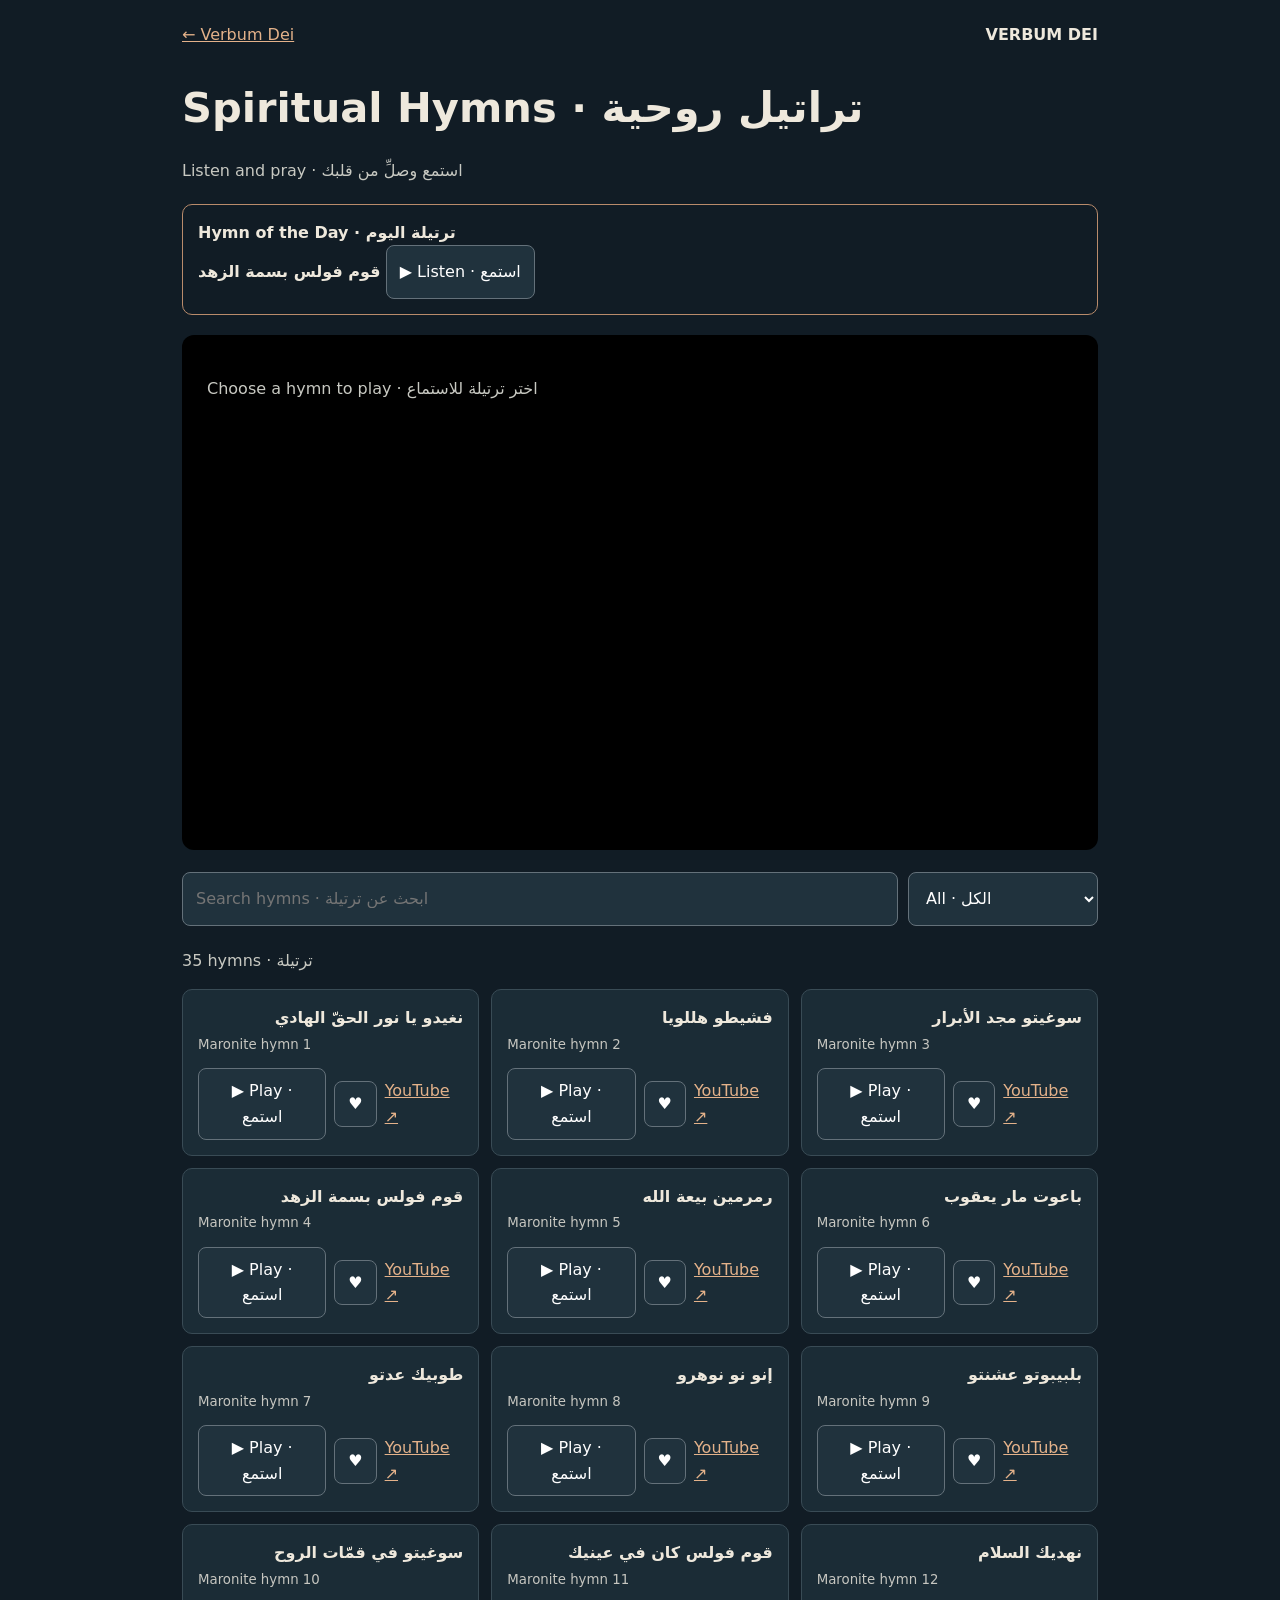
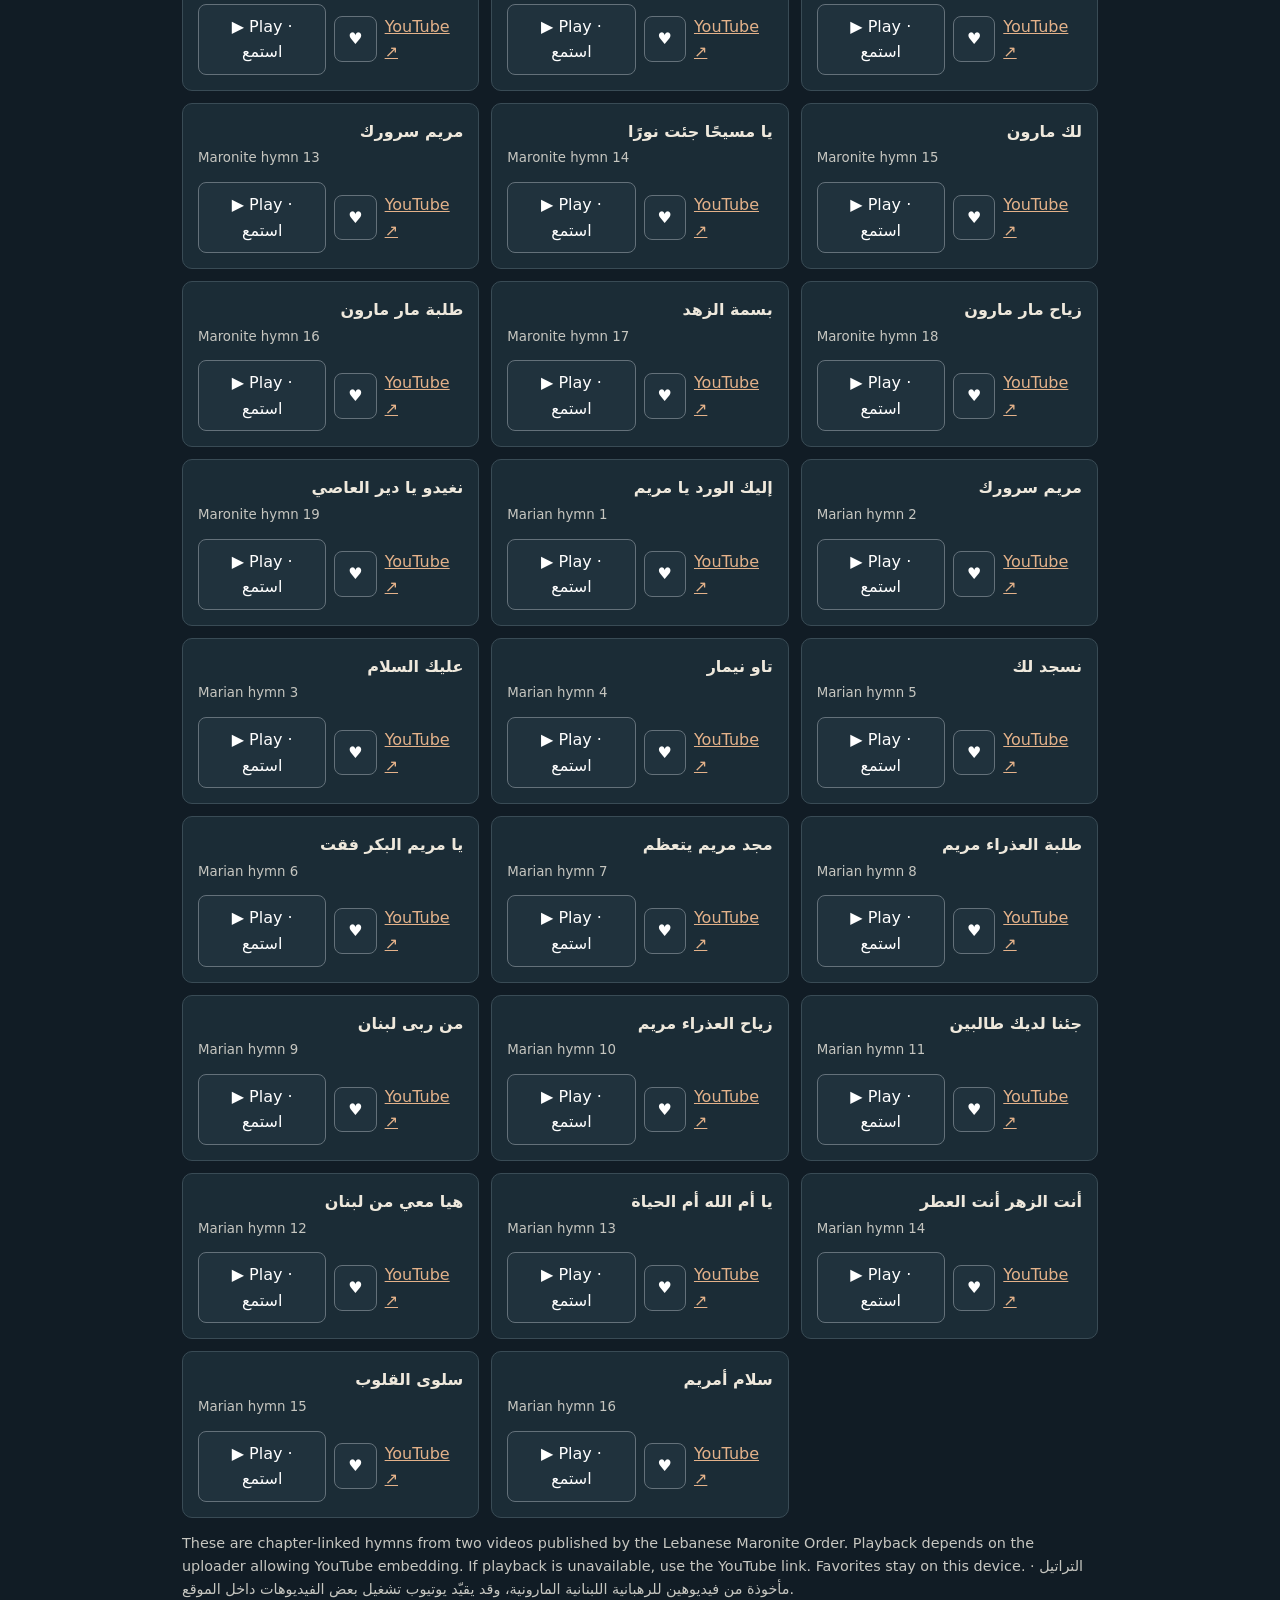
==== hymns.html @ fbdca7ef "Add accessible bilingual YouTube hymn library with chapter playback, search, favorites and daily hym" ====
<!doctype html><html lang="en"><head><meta charset="utf-8"><meta name="viewport" content="width=device-width,initial-scale=1"><title>Spiritual Hymns · تراتيل روحية — Verbum Dei</title><style>
:root{color-scheme:dark}*{box-sizing:border-box}body{margin:0;background:#111c25;color:#eee8dc;font:16px system-ui,Arial,sans-serif;line-height:1.6}main{max-width:960px;margin:auto;padding:22px}a{color:#e4b28a}h1{font-size:clamp(1.7rem,4vw,2.6rem);margin-bottom:5px}p{color:#c8c9c2}.top{display:flex;justify-content:space-between;gap:12px;flex-wrap:wrap;align-items:center}.controls{display:flex;gap:10px;flex-wrap:wrap;margin:22px 0}input,select,button{background:#20323d;color:#fff;border:1px solid #64717a;border-radius:8px;padding:13px;font:inherit}input{flex:1;min-width:210px}button{cursor:pointer}button:focus-visible,a:focus-visible{outline:3px solid #e4b28a}#list{display:grid;grid-template-columns:repeat(auto-fit,minmax(260px,1fr));gap:12px}.item{background:#1b2c36;border:1px solid #394b55;padding:15px;border-radius:10px}.item strong{display:block}.item small{color:#c6c6c0}.actions{display:flex;gap:8px;margin-top:12px;align-items:center}.actions button{padding:9px 13px}.player{position:relative;aspect-ratio:16/9;background:#000;border-radius:12px;overflow:hidden;margin:16px 0}.player iframe{width:100%;height:100%;border:0}.muted{font-size:.9rem;color:#c6c6c0}.daily{border:1px solid #b98b6b;padding:15px;border-radius:10px;margin:20px 0}.fav[aria-pressed=true]{color:#ffd49c;border-color:#ffd49c}#now{font-weight:bold}
</style></head><body><main><div class="top"><a href="./">← Verbum Dei</a><strong>VERBUM DEI</strong></div><h1>Spiritual Hymns · تراتيل روحية</h1><p>Listen and pray · استمع وصلِّ من قلبك</p><section class="daily"><strong>Hymn of the Day · ترتيلة اليوم</strong><div id="daily"></div></section><div class="player" id="player"><p style="padding:25px">Choose a hymn to play · اختر ترتيلة للاستماع</p></div><div id="now" aria-live="polite"></div><div class="controls"><input id="search" aria-label="Search hymns" placeholder="Search hymns · ابحث عن ترتيلة"><select id="category" aria-label="Category"><option value="all">All · الكل</option><option value="maronite">Maronite · مارونية</option><option value="marian">Mary · العذراء</option><option value="favorites">Favorites · المفضّلة</option></select></div><p id="count" aria-live="polite"></p><div id="list"></div><p class="muted">These are chapter-linked hymns from two videos published by the Lebanese Maronite Order. Playback depends on the uploader allowing YouTube embedding. If playback is unavailable, use the YouTube link. Favorites stay on this device. · التراتيل مأخوذة من فيديوهين للرهبانية اللبنانية المارونية، وقد يقيّد يوتيوب تشغيل بعض الفيديوهات داخل الموقع.</p></main><script>
"use strict";
const hymns=[{"id":"m0","ar":"نغيدو يا نور الحقّ الهادي","en":"Maronite hymn 1","cat":"maronite","video":"EzjDvMjQswc","start":0},{"id":"m1","ar":"فشيطو هللويا","en":"Maronite hymn 2","cat":"maronite","video":"EzjDvMjQswc","start":98},{"id":"m2","ar":"سوغيتو مجد الأبرار","en":"Maronite hymn 3","cat":"maronite","video":"EzjDvMjQswc","start":249},{"id":"m3","ar":"قوم فولس بسمة الزهد","en":"Maronite hymn 4","cat":"maronite","video":"EzjDvMjQswc","start":410},{"id":"m4","ar":"رمرمين بيعة الله","en":"Maronite hymn 5","cat":"maronite","video":"EzjDvMjQswc","start":527},{"id":"m5","ar":"باعوت مار يعقوب","en":"Maronite hymn 6","cat":"maronite","video":"EzjDvMjQswc","start":604},{"id":"m6","ar":"طوبيك عدتو","en":"Maronite hymn 7","cat":"maronite","video":"EzjDvMjQswc","start":770},{"id":"m7","ar":"إنو نو نوهرو","en":"Maronite hymn 8","cat":"maronite","video":"EzjDvMjQswc","start":896},{"id":"m8","ar":"بلبيبوتو عشنتو","en":"Maronite hymn 9","cat":"maronite","video":"EzjDvMjQswc","start":1018},{"id":"m9","ar":"سوغيتو في قمّات الروح","en":"Maronite hymn 10","cat":"maronite","video":"EzjDvMjQswc","start":1131},{"id":"m10","ar":"قوم فولس كان في عينيك","en":"Maronite hymn 11","cat":"maronite","video":"EzjDvMjQswc","start":1284},{"id":"m11","ar":"نهديك السلام","en":"Maronite hymn 12","cat":"maronite","video":"EzjDvMjQswc","start":1396},{"id":"m12","ar":"مريم سرورك","en":"Maronite hymn 13","cat":"maronite","video":"EzjDvMjQswc","start":1604},{"id":"m13","ar":"يا مسيحًا جئت نورًا","en":"Maronite hymn 14","cat":"maronite","video":"EzjDvMjQswc","start":1846},{"id":"m14","ar":"لك مارون","en":"Maronite hymn 15","cat":"maronite","video":"EzjDvMjQswc","start":2024},{"id":"m15","ar":"طلبة مار مارون","en":"Maronite hymn 16","cat":"maronite","video":"EzjDvMjQswc","start":2292},{"id":"m16","ar":"بسمة الزهد","en":"Maronite hymn 17","cat":"maronite","video":"EzjDvMjQswc","start":2587},{"id":"m17","ar":"زياح مار مارون","en":"Maronite hymn 18","cat":"maronite","video":"EzjDvMjQswc","start":2680},{"id":"m18","ar":"نغيدو يا دير العاصي","en":"Maronite hymn 19","cat":"maronite","video":"EzjDvMjQswc","start":2948},{"id":"a0","ar":"إليك الورد يا مريم","en":"Marian hymn 1","cat":"marian","video":"bHW9u524EyU","start":0},{"id":"a1","ar":"مريم سرورك","en":"Marian hymn 2","cat":"marian","video":"bHW9u524EyU","start":282},{"id":"a2","ar":"عليك السلام","en":"Marian hymn 3","cat":"marian","video":"bHW9u524EyU","start":632},{"id":"a3","ar":"تاو نيمار","en":"Marian hymn 4","cat":"marian","video":"bHW9u524EyU","start":888},{"id":"a4","ar":"نسجد لك","en":"Marian hymn 5","cat":"marian","video":"bHW9u524EyU","start":987},{"id":"a5","ar":"يا مريم البكر فقت","en":"Marian hymn 6","cat":"marian","video":"bHW9u524EyU","start":1133},{"id":"a6","ar":"مجد مريم يتعظم","en":"Marian hymn 7","cat":"marian","video":"bHW9u524EyU","start":1527},{"id":"a7","ar":"طلبة العذراء مريم","en":"Marian hymn 8","cat":"marian","video":"bHW9u524EyU","start":1762},{"id":"a8","ar":"من ربى لبنان","en":"Marian hymn 9","cat":"marian","video":"bHW9u524EyU","start":1997},{"id":"a9","ar":"زياح العذراء مريم","en":"Marian hymn 10","cat":"marian","video":"bHW9u524EyU","start":2100},{"id":"a10","ar":"جئنا لديك طالبين","en":"Marian hymn 11","cat":"marian","video":"bHW9u524EyU","start":2366},{"id":"a11","ar":"هيا معي من لبنان","en":"Marian hymn 12","cat":"marian","video":"bHW9u524EyU","start":2670},{"id":"a12","ar":"يا أم الله أم الحياة","en":"Marian hymn 13","cat":"marian","video":"bHW9u524EyU","start":2796},{"id":"a13","ar":"أنت الزهر أنت العطر","en":"Marian hymn 14","cat":"marian","video":"bHW9u524EyU","start":2942},{"id":"a14","ar":"سلوى القلوب","en":"Marian hymn 15","cat":"marian","video":"bHW9u524EyU","start":3054},{"id":"a15","ar":"سلام أمريم","en":"Marian hymn 16","cat":"marian","video":"bHW9u524EyU","start":3176}];
const $=s=>document.querySelector(s);
let favorites=[];try{favorites=JSON.parse(localStorage.getItem("verbum-hymn-favorites")||"[]");if(!Array.isArray(favorites))favorites=[]}catch{}
const esc=s=>String(s).replace(/[&<>"']/g,c=>({"&":"&amp;","<":"&lt;",">":"&gt;",'"':"&quot;","'":"&#39;"}[c]));
const link=h=>"https://www.youtube.com/watch?v="+h.video+"&t="+h.start+"s";
function play(id){const h=hymns.find(x=>x.id===id);if(!h)return;$("#player").replaceChildren();const f=document.createElement("iframe");f.title=h.ar;f.loading="lazy";f.referrerPolicy="strict-origin-when-cross-origin";f.allow="accelerometer;autoplay;clipboard-write;encrypted-media;gyroscope;picture-in-picture;web-share";f.allowFullscreen=true;f.src="https://www.youtube-nocookie.com/embed/"+h.video+"?start="+h.start;$("#player").append(f);$("#now").textContent=h.ar+" · "+h.en;$("#player").scrollIntoView({behavior:"smooth",block:"center"})}
function toggle(id){favorites=favorites.includes(id)?favorites.filter(x=>x!==id):[...favorites,id];try{localStorage.setItem("verbum-hymn-favorites",JSON.stringify(favorites))}catch{}render()}
function render(){const q=$("#search").value.trim().toLocaleLowerCase();const cat=$("#category").value;const filtered=hymns.filter(h=>(cat==="all"||cat==="favorites"&&favorites.includes(h.id)||h.cat===cat)&&(h.ar+" "+h.en).toLocaleLowerCase().includes(q));$("#count").textContent=filtered.length+" hymns · ترتيلة";$("#list").innerHTML=filtered.map(h=>'<article class="item"><strong lang="ar" dir="rtl">'+esc(h.ar)+'</strong><small>'+esc(h.en)+'</small><div class="actions"><button data-play="'+h.id+'">▶ Play · استمع</button><button class="fav" data-fav="'+h.id+'" aria-pressed="'+favorites.includes(h.id)+'" aria-label="Favorite">♥</button><a target="_blank" rel="noopener noreferrer" href="'+link(h)+'">YouTube ↗</a></div></article>').join("")||"<p>No matching hymns · لا توجد نتائج</p>"}
const day=new Intl.DateTimeFormat("en-CA",{timeZone:"Asia/Beirut",year:"numeric",month:"2-digit",day:"2-digit"}).format(new Date());const daily=hymns[Math.floor(Date.parse(day+"T00:00:00Z")/86400000)%hymns.length];$("#daily").innerHTML='<strong lang="ar">'+esc(daily.ar)+'</strong> <button data-play="'+daily.id+'">▶ Listen · استمع</button>';
document.addEventListener("click",e=>{const p=e.target.closest("[data-play]");if(p)play(p.dataset.play);const f=e.target.closest("[data-fav]");if(f)toggle(f.dataset.fav)});$("#search").addEventListener("input",render);$("#category").addEventListener("change",render);render();
</script></body></html>
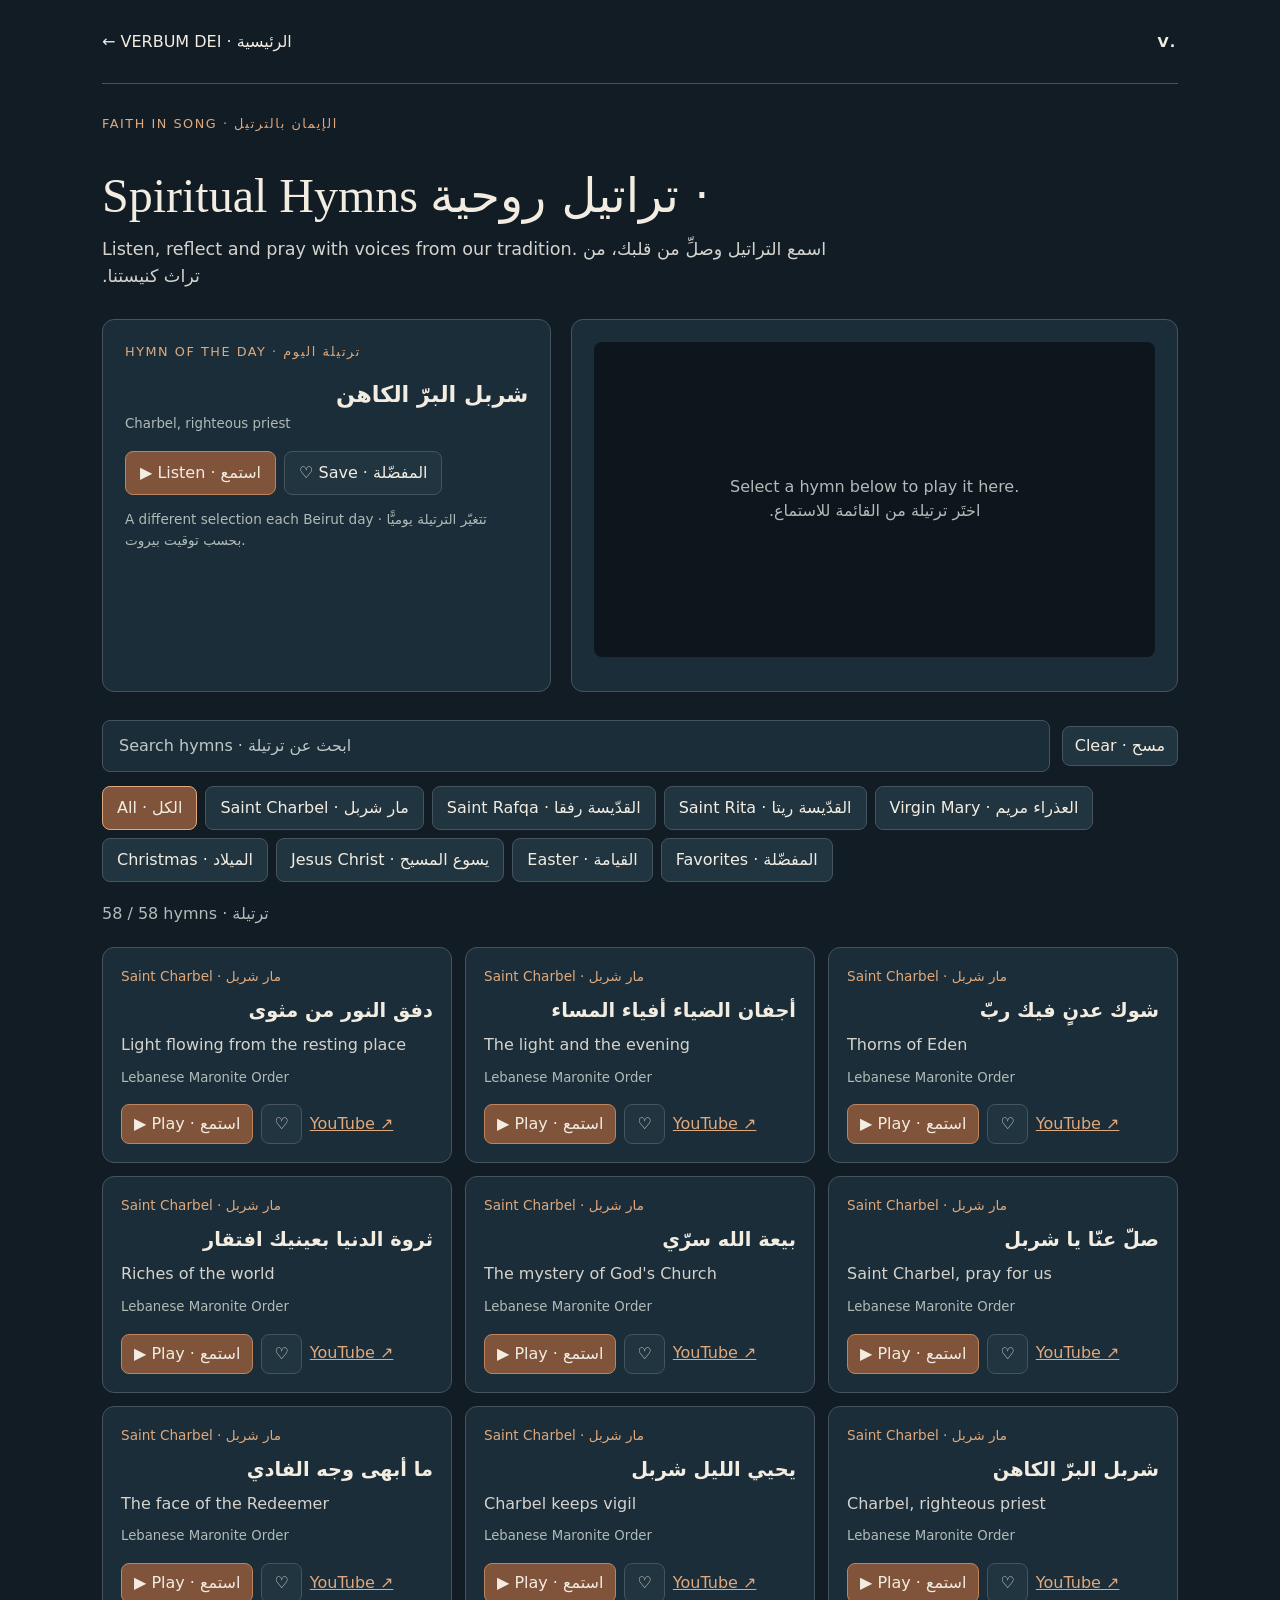
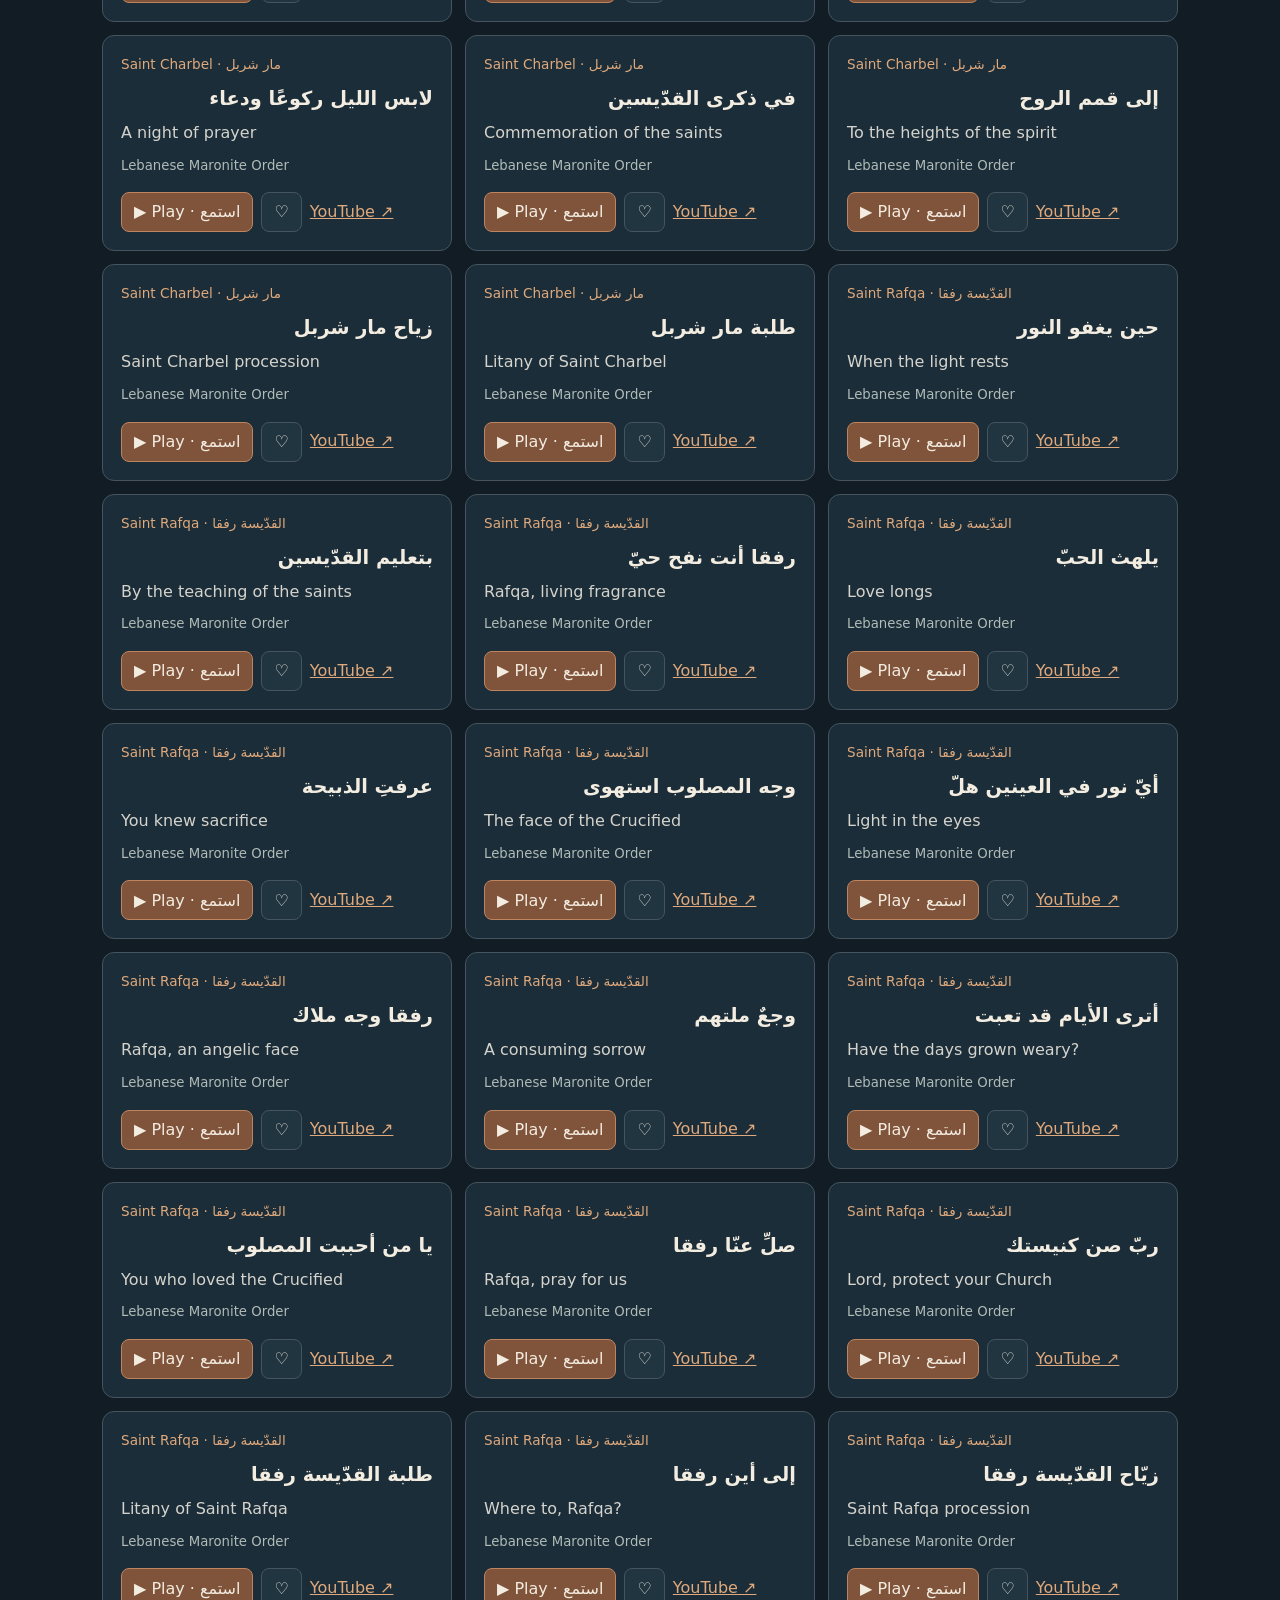
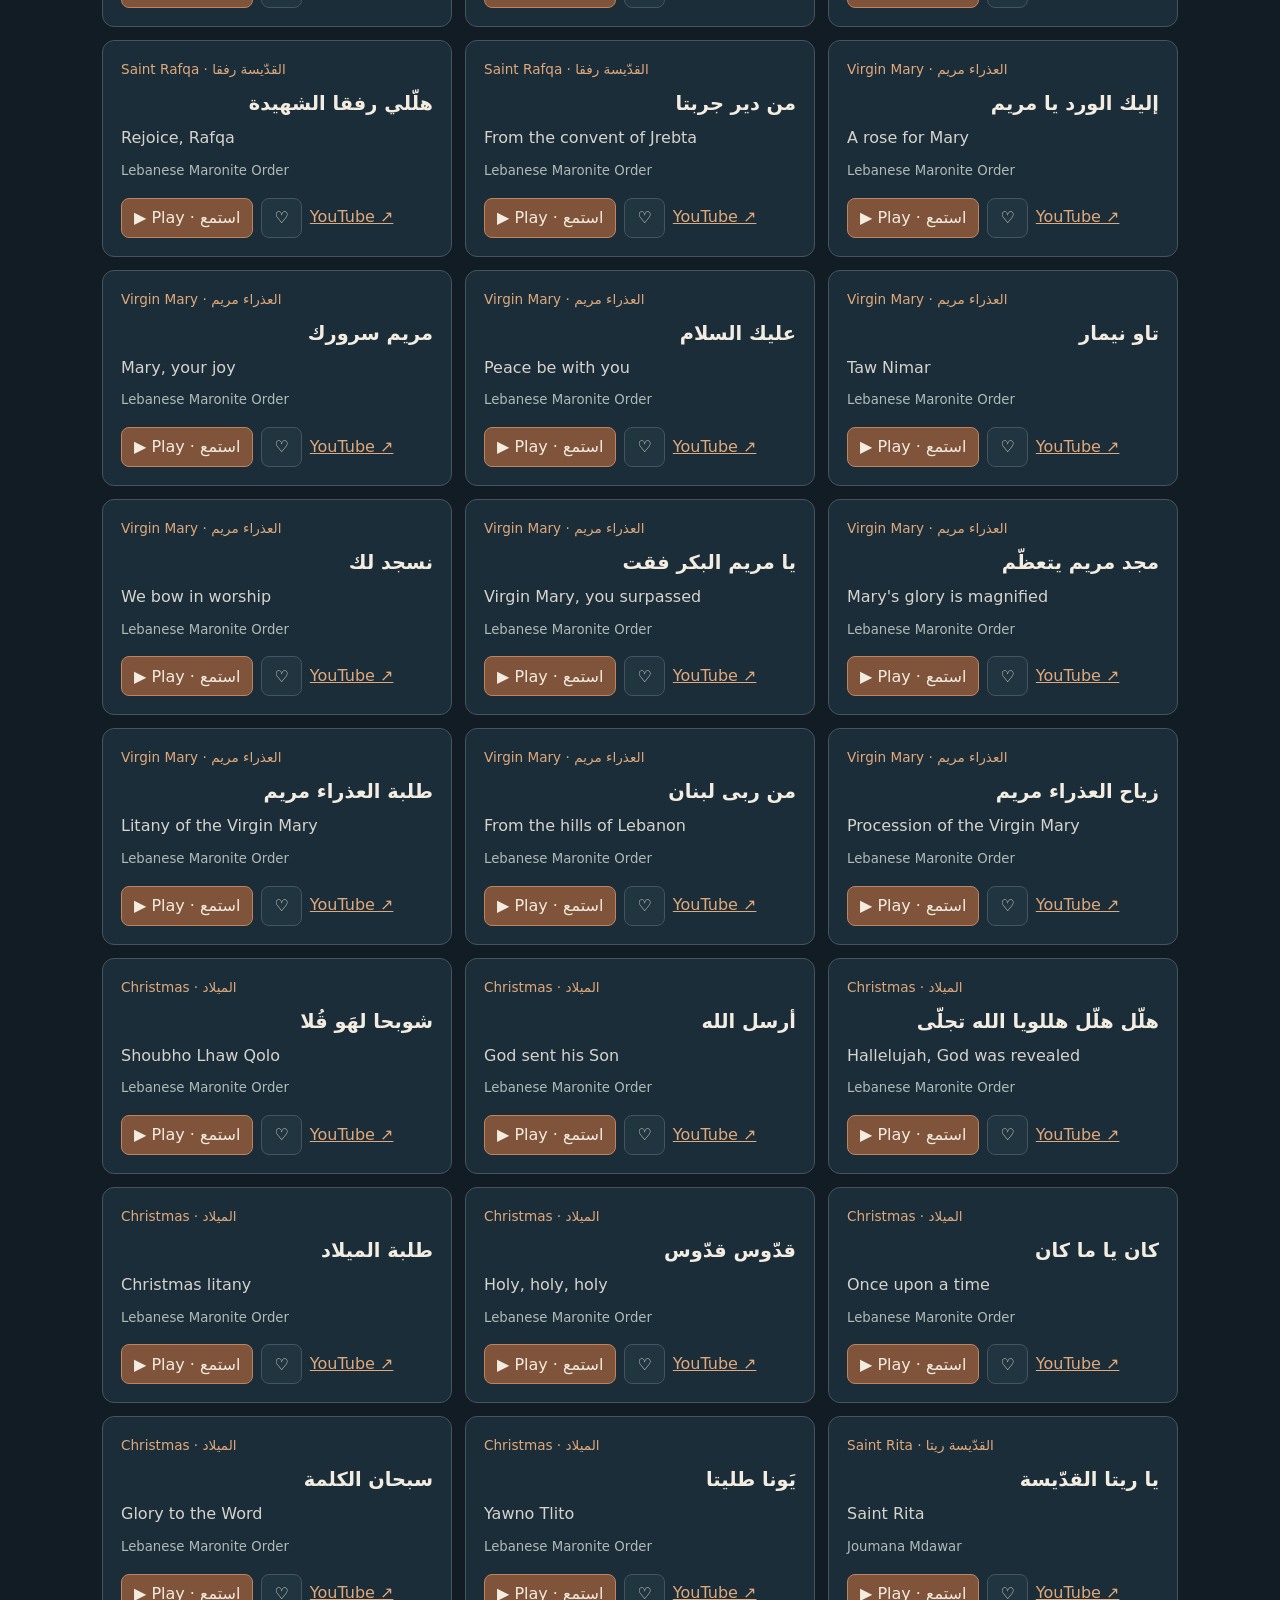
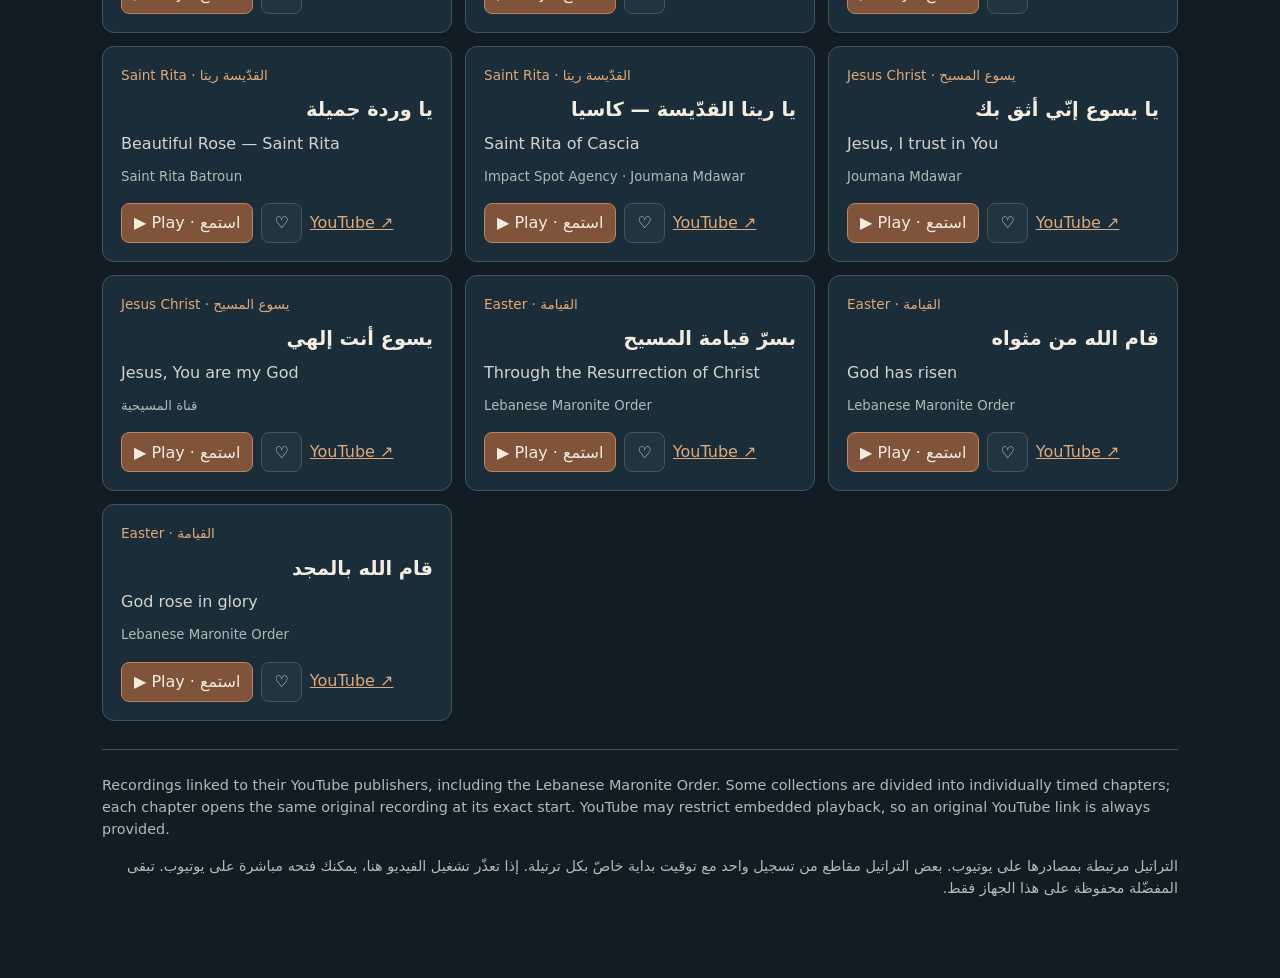
==== commit 9fd65d3b: "Curate seven-category bilingual spiritual hymns with verified chapter metadata and accessible YouTub" ====
--- a/hymns.html
+++ b/hymns.html
@@ -1,15 +1,101 @@
-<!doctype html><html lang="en"><head><meta charset="utf-8"><meta name="viewport" content="width=device-width,initial-scale=1"><title>Spiritual Hymns · تراتيل روحية — Verbum Dei</title><style>
-:root{color-scheme:dark}*{box-sizing:border-box}body{margin:0;background:#111c25;color:#eee8dc;font:16px system-ui,Arial,sans-serif;line-height:1.6}main{max-width:960px;margin:auto;padding:22px}a{color:#e4b28a}h1{font-size:clamp(1.7rem,4vw,2.6rem);margin-bottom:5px}p{color:#c8c9c2}.top{display:flex;justify-content:space-between;gap:12px;flex-wrap:wrap;align-items:center}.controls{display:flex;gap:10px;flex-wrap:wrap;margin:22px 0}input,select,button{background:#20323d;color:#fff;border:1px solid #64717a;border-radius:8px;padding:13px;font:inherit}input{flex:1;min-width:210px}button{cursor:pointer}button:focus-visible,a:focus-visible{outline:3px solid #e4b28a}#list{display:grid;grid-template-columns:repeat(auto-fit,minmax(260px,1fr));gap:12px}.item{background:#1b2c36;border:1px solid #394b55;padding:15px;border-radius:10px}.item strong{display:block}.item small{color:#c6c6c0}.actions{display:flex;gap:8px;margin-top:12px;align-items:center}.actions button{padding:9px 13px}.player{position:relative;aspect-ratio:16/9;background:#000;border-radius:12px;overflow:hidden;margin:16px 0}.player iframe{width:100%;height:100%;border:0}.muted{font-size:.9rem;color:#c6c6c0}.daily{border:1px solid #b98b6b;padding:15px;border-radius:10px;margin:20px 0}.fav[aria-pressed=true]{color:#ffd49c;border-color:#ffd49c}#now{font-weight:bold}
-</style></head><body><main><div class="top"><a href="./">← Verbum Dei</a><strong>VERBUM DEI</strong></div><h1>Spiritual Hymns · تراتيل روحية</h1><p>Listen and pray · استمع وصلِّ من قلبك</p><section class="daily"><strong>Hymn of the Day · ترتيلة اليوم</strong><div id="daily"></div></section><div class="player" id="player"><p style="padding:25px">Choose a hymn to play · اختر ترتيلة للاستماع</p></div><div id="now" aria-live="polite"></div><div class="controls"><input id="search" aria-label="Search hymns" placeholder="Search hymns · ابحث عن ترتيلة"><select id="category" aria-label="Category"><option value="all">All · الكل</option><option value="maronite">Maronite · مارونية</option><option value="marian">Mary · العذراء</option><option value="favorites">Favorites · المفضّلة</option></select></div><p id="count" aria-live="polite"></p><div id="list"></div><p class="muted">These are chapter-linked hymns from two videos published by the Lebanese Maronite Order. Playback depends on the uploader allowing YouTube embedding. If playback is unavailable, use the YouTube link. Favorites stay on this device. · التراتيل مأخوذة من فيديوهين للرهبانية اللبنانية المارونية، وقد يقيّد يوتيوب تشغيل بعض الفيديوهات داخل الموقع.</p></main><script>
+<!doctype html>
+<html lang="en"><head><meta charset="utf-8"><meta name="viewport" content="width=device-width, initial-scale=1">
+<meta name="theme-color" content="#111c25"><meta name="description" content="Spiritual hymns for prayer: Saint Charbel, Saint Rafqa, Saint Rita, Mary, Christmas, Jesus and Easter.">
+<title>Spiritual Hymns · تراتيل روحية — Verbum Dei</title>
+<style>
+:root{color-scheme:dark;--bg:#111c25;--panel:#1b2d38;--panel2:#213540;--ink:#f3ece1;--soft:#d5d3cd;--muted:#b1bbb7;--gold:#dfa97d;--line:#45545e}
+*{box-sizing:border-box}
+body{margin:0;background:var(--bg);color:var(--ink);font:16px/1.55 "DM Sans",system-ui,-apple-system,Arial,sans-serif}
+main{width:min(1120px,100%);margin:0 auto;padding:20px 22px 64px}
+a{color:var(--gold)}button,input,select{font:inherit}button,a{touch-action:manipulation}button{cursor:pointer}button:focus-visible,a:focus-visible,input:focus-visible,select:focus-visible{outline:3px solid var(--gold);outline-offset:3px}
+header{display:flex;justify-content:space-between;align-items:center;gap:12px;padding:10px 0 28px;border-bottom:1px solid var(--line)}
+header a{color:var(--ink);text-decoration:none}header strong{font-size:.9rem;letter-spacing:.2em}
+h1{font:500 clamp(2rem,5vw,3rem)/1.2 Georgia,serif;margin:33px 0 12px}h2{font:500 1.6rem/1.3 Georgia,serif;margin:0 0 14px}
+.lede{font-size:1.1rem;color:var(--soft);max-width:750px;margin:0 0 18px}
+.eyebrow{color:var(--gold);letter-spacing:.12em;font-size:.8rem;text-transform:uppercase;margin:0}
+.content{display:grid;grid-template-columns:1fr 1.35fr;gap:20px;margin:28px 0}
+.highlight,.playerbox{border:1px solid var(--line);background:var(--panel);border-radius:12px;padding:22px;min-width:0}
+.highlight strong{font-size:1.4rem;display:block;margin:15px 0 3px}
+.highlight small{color:var(--muted);display:block}.player{width:100%;aspect-ratio:16/9;background:#0d161c;border-radius:8px;overflow:hidden;display:flex;align-items:center;justify-content:center;text-align:center;color:var(--muted);padding:12px}
+.player iframe{width:100%;height:100%;border:0}.playing{font-weight:600;margin:12px 0 4px}.linkline{font-size:.94rem;margin:8px 0 0}.linkline a{display:inline-block;padding:6px 0}
+.actions{display:flex;align-items:center;flex-wrap:wrap;gap:8px;margin-top:16px}
+.btn{background:var(--panel2);color:var(--ink);border:1px solid var(--line);border-radius:8px;min-height:44px;padding:9px 14px;line-height:1.35}.btn:hover{border-color:var(--gold)}.btn.primary{background:#80543b;border-color:#be845e}.btn.small{min-height:40px;padding:7px 12px}
+.filters{display:flex;flex-wrap:wrap;gap:8px;margin:10px 0 20px}.filters .btn[aria-pressed=true]{background:#80543b;border-color:var(--gold)}
+.searchrow{display:flex;flex-wrap:wrap;gap:12px;align-items:center;margin:26px 0 14px}
+.searchrow input{flex:1;min-width:230px;min-height:52px;background:var(--panel);color:var(--ink);border:1px solid var(--line);border-radius:8px;padding:12px 16px}
+.searchrow input::placeholder{color:#bfc8c8}.count{color:var(--muted);margin:5px 0 20px}
+.cards{display:grid;grid-template-columns:repeat(auto-fill,minmax(290px,1fr));gap:13px}
+.card{border:1px solid var(--line);background:var(--panel);border-radius:12px;padding:18px;display:flex;flex-direction:column;min-width:0}
+.card .category{font-size:.85rem;color:var(--gold);margin-bottom:9px}
+.card h3{font:600 1.21rem/1.5 system-ui,sans-serif;margin:0 0 4px;min-height:1.7em}
+.card .translation{color:var(--soft);margin:0}.credit{color:var(--muted);font-size:.83rem;margin:10px 0 0}
+.card .actions{margin-top:auto;padding-top:16px}.star[aria-pressed=true]{color:#ffd5aa;border-color:var(--gold)}
+.empty{grid-column:1/-1;padding:26px;background:var(--panel);border-radius:10px}
+footer{border-top:1px solid var(--line);padding-top:24px;color:var(--muted);font-size:.9rem;margin-top:28px}
+.arabic,[lang=ar]{font-family:system-ui,Tahoma,Arial,sans-serif}
+@media(max-width:720px){main{padding:14px 16px 48px}.content{grid-template-columns:1fr}.highlight,.playerbox{padding:17px}.filters .btn{flex:1 1 130px}.cards{grid-template-columns:1fr}}
+@media(prefers-reduced-motion:reduce){*{scroll-behavior:auto!important}}
+</style></head>
+<body><main>
+<header><a href="./" aria-label="Return to Verbum Dei home">← VERBUM DEI · الرئيسية</a><strong>V.</strong></header>
+<p class="eyebrow" style="margin-top:30px">Faith in song · الإيمان بالترتيل</p>
+<h1>Spiritual Hymns <span lang="ar" dir="rtl">· تراتيل روحية</span></h1>
+<p class="lede">Listen, reflect and pray with voices from our tradition. <span lang="ar" dir="rtl">اسمع التراتيل وصلِّ من قلبك، من تراث كنيستنا.</span></p>
+<div class="content">
+<section class="highlight" aria-label="Hymn of the Day"><p class="eyebrow">Hymn of the Day · ترتيلة اليوم</p><strong id="dailyName" lang="ar" dir="rtl"></strong><small id="dailyEnglish"></small><div class="actions"><button class="btn primary" id="dailyPlay">▶ Listen · استمع</button><button class="btn" id="dailyFav" aria-pressed="false" aria-label="Save daily hymn as favorite">♡ Save · المفضّلة</button></div><p style="color:var(--muted);font-size:.85rem">A different selection each Beirut day · تتغيّر الترتيلة يوميًّا بحسب توقيت بيروت.</p></section>
+<section class="playerbox" aria-label="YouTube hymn player"><div id="player" class="player"><span>Select a hymn below to play it here.<br><span lang="ar" dir="rtl">اختَر ترتيلة من القائمة للاستماع.</span></span></div><p id="nowTitle" class="playing" aria-live="polite"></p><p id="ytLink" class="linkline"></p></section>
+</div>
+<div class="searchrow"><input type="search" id="search" aria-label="Search hymn titles in Arabic or English" placeholder="Search hymns · ابحث عن ترتيلة" autocomplete="off"><button class="btn small" id="clear">Clear · مسح</button></div>
+<div id="filters" class="filters" role="group" aria-label="Filter hymns by category"></div>
+<p id="count" class="count" role="status" aria-live="polite"></p>
+<div class="cards" id="list"></div>
+<footer>Recordings linked to their YouTube publishers, including the Lebanese Maronite Order. Some collections are divided into individually timed chapters; each chapter opens the same original recording at its exact start. YouTube may restrict embedded playback, so an original YouTube link is always provided.
+<p lang="ar" dir="rtl">التراتيل مرتبطة بمصادرها على يوتيوب. بعض التراتيل مقاطع من تسجيل واحد مع توقيت بداية خاصّ بكل ترتيلة. إذا تعذّر تشغيل الفيديو هنا، يمكنك فتحه مباشرة على يوتيوب. تبقى المفضّلة محفوظة على هذا الجهاز فقط.</p>
+</footer></main>
+<script>
 "use strict";
-const hymns=[{"id":"m0","ar":"نغيدو يا نور الحقّ الهادي","en":"Maronite hymn 1","cat":"maronite","video":"EzjDvMjQswc","start":0},{"id":"m1","ar":"فشيطو هللويا","en":"Maronite hymn 2","cat":"maronite","video":"EzjDvMjQswc","start":98},{"id":"m2","ar":"سوغيتو مجد الأبرار","en":"Maronite hymn 3","cat":"maronite","video":"EzjDvMjQswc","start":249},{"id":"m3","ar":"قوم فولس بسمة الزهد","en":"Maronite hymn 4","cat":"maronite","video":"EzjDvMjQswc","start":410},{"id":"m4","ar":"رمرمين بيعة الله","en":"Maronite hymn 5","cat":"maronite","video":"EzjDvMjQswc","start":527},{"id":"m5","ar":"باعوت مار يعقوب","en":"Maronite hymn 6","cat":"maronite","video":"EzjDvMjQswc","start":604},{"id":"m6","ar":"طوبيك عدتو","en":"Maronite hymn 7","cat":"maronite","video":"EzjDvMjQswc","start":770},{"id":"m7","ar":"إنو نو نوهرو","en":"Maronite hymn 8","cat":"maronite","video":"EzjDvMjQswc","start":896},{"id":"m8","ar":"بلبيبوتو عشنتو","en":"Maronite hymn 9","cat":"maronite","video":"EzjDvMjQswc","start":1018},{"id":"m9","ar":"سوغيتو في قمّات الروح","en":"Maronite hymn 10","cat":"maronite","video":"EzjDvMjQswc","start":1131},{"id":"m10","ar":"قوم فولس كان في عينيك","en":"Maronite hymn 11","cat":"maronite","video":"EzjDvMjQswc","start":1284},{"id":"m11","ar":"نهديك السلام","en":"Maronite hymn 12","cat":"maronite","video":"EzjDvMjQswc","start":1396},{"id":"m12","ar":"مريم سرورك","en":"Maronite hymn 13","cat":"maronite","video":"EzjDvMjQswc","start":1604},{"id":"m13","ar":"يا مسيحًا جئت نورًا","en":"Maronite hymn 14","cat":"maronite","video":"EzjDvMjQswc","start":1846},{"id":"m14","ar":"لك مارون","en":"Maronite hymn 15","cat":"maronite","video":"EzjDvMjQswc","start":2024},{"id":"m15","ar":"طلبة مار مارون","en":"Maronite hymn 16","cat":"maronite","video":"EzjDvMjQswc","start":2292},{"id":"m16","ar":"بسمة الزهد","en":"Maronite hymn 17","cat":"maronite","video":"EzjDvMjQswc","start":2587},{"id":"m17","ar":"زياح مار مارون","en":"Maronite hymn 18","cat":"maronite","video":"EzjDvMjQswc","start":2680},{"id":"m18","ar":"نغيدو يا دير العاصي","en":"Maronite hymn 19","cat":"maronite","video":"EzjDvMjQswc","start":2948},{"id":"a0","ar":"إليك الورد يا مريم","en":"Marian hymn 1","cat":"marian","video":"bHW9u524EyU","start":0},{"id":"a1","ar":"مريم سرورك","en":"Marian hymn 2","cat":"marian","video":"bHW9u524EyU","start":282},{"id":"a2","ar":"عليك السلام","en":"Marian hymn 3","cat":"marian","video":"bHW9u524EyU","start":632},{"id":"a3","ar":"تاو نيمار","en":"Marian hymn 4","cat":"marian","video":"bHW9u524EyU","start":888},{"id":"a4","ar":"نسجد لك","en":"Marian hymn 5","cat":"marian","video":"bHW9u524EyU","start":987},{"id":"a5","ar":"يا مريم البكر فقت","en":"Marian hymn 6","cat":"marian","video":"bHW9u524EyU","start":1133},{"id":"a6","ar":"مجد مريم يتعظم","en":"Marian hymn 7","cat":"marian","video":"bHW9u524EyU","start":1527},{"id":"a7","ar":"طلبة العذراء مريم","en":"Marian hymn 8","cat":"marian","video":"bHW9u524EyU","start":1762},{"id":"a8","ar":"من ربى لبنان","en":"Marian hymn 9","cat":"marian","video":"bHW9u524EyU","start":1997},{"id":"a9","ar":"زياح العذراء مريم","en":"Marian hymn 10","cat":"marian","video":"bHW9u524EyU","start":2100},{"id":"a10","ar":"جئنا لديك طالبين","en":"Marian hymn 11","cat":"marian","video":"bHW9u524EyU","start":2366},{"id":"a11","ar":"هيا معي من لبنان","en":"Marian hymn 12","cat":"marian","video":"bHW9u524EyU","start":2670},{"id":"a12","ar":"يا أم الله أم الحياة","en":"Marian hymn 13","cat":"marian","video":"bHW9u524EyU","start":2796},{"id":"a13","ar":"أنت الزهر أنت العطر","en":"Marian hymn 14","cat":"marian","video":"bHW9u524EyU","start":2942},{"id":"a14","ar":"سلوى القلوب","en":"Marian hymn 15","cat":"marian","video":"bHW9u524EyU","start":3054},{"id":"a15","ar":"سلام أمريم","en":"Marian hymn 16","cat":"marian","video":"bHW9u524EyU","start":3176}];
+const hymns=[{"id":"h1","cat":"charbel","ar":"دفق النور من مثوى","en":"Light flowing from the resting place","video":"vWUvwNutTTw","artist":"Lebanese Maronite Order","start":0,"end":173},{"id":"h2","cat":"charbel","ar":"أجفان الضياء أفياء المساء","en":"The light and the evening","video":"vWUvwNutTTw","artist":"Lebanese Maronite Order","start":173,"end":282},{"id":"h3","cat":"charbel","ar":"شوك عدنٍ فيك ربّ","en":"Thorns of Eden","video":"vWUvwNutTTw","artist":"Lebanese Maronite Order","start":282,"end":445},{"id":"h4","cat":"charbel","ar":"ثروة الدنيا بعينيك افتقار","en":"Riches of the world","video":"vWUvwNutTTw","artist":"Lebanese Maronite Order","start":445,"end":566},{"id":"h5","cat":"charbel","ar":"بيعة الله سرّي","en":"The mystery of God's Church","video":"vWUvwNutTTw","artist":"Lebanese Maronite Order","start":566,"end":646},{"id":"h6","cat":"charbel","ar":"صلّ عنّا يا شربل","en":"Saint Charbel, pray for us","video":"vWUvwNutTTw","artist":"Lebanese Maronite Order","start":646,"end":824},{"id":"h7","cat":"charbel","ar":"ما أبهى وجه الفادي","en":"The face of the Redeemer","video":"vWUvwNutTTw","artist":"Lebanese Maronite Order","start":824,"end":986},{"id":"h8","cat":"charbel","ar":"يحيي الليل شربل","en":"Charbel keeps vigil","video":"vWUvwNutTTw","artist":"Lebanese Maronite Order","start":986,"end":1107},{"id":"h9","cat":"charbel","ar":"شربل البرّ الكاهن","en":"Charbel, righteous priest","video":"vWUvwNutTTw","artist":"Lebanese Maronite Order","start":1107,"end":1324},{"id":"h10","cat":"charbel","ar":"لابس الليل ركوعًا ودعاء","en":"A night of prayer","video":"vWUvwNutTTw","artist":"Lebanese Maronite Order","start":1324,"end":1429},{"id":"h11","cat":"charbel","ar":"في ذكرى القدّيسين","en":"Commemoration of the saints","video":"vWUvwNutTTw","artist":"Lebanese Maronite Order","start":1429,"end":1635},{"id":"h12","cat":"charbel","ar":"إلى قمم الروح","en":"To the heights of the spirit","video":"vWUvwNutTTw","artist":"Lebanese Maronite Order","start":1635,"end":1897},{"id":"h13","cat":"charbel","ar":"زياح مار شربل","en":"Saint Charbel procession","video":"vWUvwNutTTw","artist":"Lebanese Maronite Order","start":1897,"end":2168},{"id":"h14","cat":"charbel","ar":"طلبة مار شربل","en":"Litany of Saint Charbel","video":"vWUvwNutTTw","artist":"Lebanese Maronite Order","start":2168},{"id":"h15","cat":"rafqa","ar":"حين يغفو النور","en":"When the light rests","video":"PfjKf7nsKwo","artist":"Lebanese Maronite Order","start":0,"end":115},{"id":"h16","cat":"rafqa","ar":"بتعليم القدّيسين","en":"By the teaching of the saints","video":"PfjKf7nsKwo","artist":"Lebanese Maronite Order","start":115,"end":223},{"id":"h17","cat":"rafqa","ar":"رفقا أنت نفح حيّ","en":"Rafqa, living fragrance","video":"PfjKf7nsKwo","artist":"Lebanese Maronite Order","start":223,"end":389},{"id":"h18","cat":"rafqa","ar":"يلهث الحبّ","en":"Love longs","video":"PfjKf7nsKwo","artist":"Lebanese Maronite Order","start":389,"end":520},{"id":"h19","cat":"rafqa","ar":"عرفتِ الذبيحة","en":"You knew sacrifice","video":"PfjKf7nsKwo","artist":"Lebanese Maronite Order","start":520,"end":683},{"id":"h20","cat":"rafqa","ar":"وجه المصلوب استهوى","en":"The face of the Crucified","video":"PfjKf7nsKwo","artist":"Lebanese Maronite Order","start":683,"end":846},{"id":"h21","cat":"rafqa","ar":"أيّ نور في العينين هلّ","en":"Light in the eyes","video":"PfjKf7nsKwo","artist":"Lebanese Maronite Order","start":846,"end":976},{"id":"h22","cat":"rafqa","ar":"رفقا وجه ملاك","en":"Rafqa, an angelic face","video":"PfjKf7nsKwo","artist":"Lebanese Maronite Order","start":976,"end":1260},{"id":"h23","cat":"rafqa","ar":"وجعٌ ملتهم","en":"A consuming sorrow","video":"PfjKf7nsKwo","artist":"Lebanese Maronite Order","start":1260,"end":1367},{"id":"h24","cat":"rafqa","ar":"أترى الأيام قد تعبت","en":"Have the days grown weary?","video":"PfjKf7nsKwo","artist":"Lebanese Maronite Order","start":1367,"end":1582},{"id":"h25","cat":"rafqa","ar":"يا من أحببت المصلوب","en":"You who loved the Crucified","video":"PfjKf7nsKwo","artist":"Lebanese Maronite Order","start":1582,"end":1653},{"id":"h26","cat":"rafqa","ar":"صلِّ عنّا رفقا","en":"Rafqa, pray for us","video":"PfjKf7nsKwo","artist":"Lebanese Maronite Order","start":1653,"end":1829},{"id":"h27","cat":"rafqa","ar":"ربّ صن كنيستك","en":"Lord, protect your Church","video":"PfjKf7nsKwo","artist":"Lebanese Maronite Order","start":1829,"end":2061},{"id":"h28","cat":"rafqa","ar":"طلبة القدّيسة رفقا","en":"Litany of Saint Rafqa","video":"PfjKf7nsKwo","artist":"Lebanese Maronite Order","start":2061,"end":2274},{"id":"h29","cat":"rafqa","ar":"إلى أين رفقا","en":"Where to, Rafqa?","video":"PfjKf7nsKwo","artist":"Lebanese Maronite Order","start":2274,"end":2425},{"id":"h30","cat":"rafqa","ar":"زيّاح القدّيسة رفقا","en":"Saint Rafqa procession","video":"PfjKf7nsKwo","artist":"Lebanese Maronite Order","start":2425,"end":2713},{"id":"h31","cat":"rafqa","ar":"هلّلي رفقا الشهيدة","en":"Rejoice, Rafqa","video":"PfjKf7nsKwo","artist":"Lebanese Maronite Order","start":2713,"end":2850},{"id":"h32","cat":"rafqa","ar":"من دير جربتا","en":"From the convent of Jrebta","video":"PfjKf7nsKwo","artist":"Lebanese Maronite Order","start":2850},{"id":"h33","cat":"mary","ar":"إليك الورد يا مريم","en":"A rose for Mary","video":"bHW9u524EyU","artist":"Lebanese Maronite Order","start":0,"end":282},{"id":"h34","cat":"mary","ar":"مريم سرورك","en":"Mary, your joy","video":"bHW9u524EyU","artist":"Lebanese Maronite Order","start":282,"end":632},{"id":"h35","cat":"mary","ar":"عليك السلام","en":"Peace be with you","video":"bHW9u524EyU","artist":"Lebanese Maronite Order","start":632,"end":888},{"id":"h36","cat":"mary","ar":"تاو نيمار","en":"Taw Nimar","video":"bHW9u524EyU","artist":"Lebanese Maronite Order","start":888,"end":987},{"id":"h37","cat":"mary","ar":"نسجد لك","en":"We bow in worship","video":"bHW9u524EyU","artist":"Lebanese Maronite Order","start":987,"end":1133},{"id":"h38","cat":"mary","ar":"يا مريم البكر فقت","en":"Virgin Mary, you surpassed","video":"bHW9u524EyU","artist":"Lebanese Maronite Order","start":1133,"end":1527},{"id":"h39","cat":"mary","ar":"مجد مريم يتعظّم","en":"Mary's glory is magnified","video":"bHW9u524EyU","artist":"Lebanese Maronite Order","start":1527,"end":1762},{"id":"h40","cat":"mary","ar":"طلبة العذراء مريم","en":"Litany of the Virgin Mary","video":"bHW9u524EyU","artist":"Lebanese Maronite Order","start":1762,"end":1997},{"id":"h41","cat":"mary","ar":"من ربى لبنان","en":"From the hills of Lebanon","video":"bHW9u524EyU","artist":"Lebanese Maronite Order","start":1997,"end":2100},{"id":"h42","cat":"mary","ar":"زياح العذراء مريم","en":"Procession of the Virgin Mary","video":"bHW9u524EyU","artist":"Lebanese Maronite Order","start":2100},{"id":"h43","cat":"christmas","ar":"شوبحا لهَو قُلا","en":"Shoubho Lhaw Qolo","video":"31zl6yxTddc","artist":"Lebanese Maronite Order","start":0,"end":162},{"id":"h44","cat":"christmas","ar":"أرسل الله","en":"God sent his Son","video":"31zl6yxTddc","artist":"Lebanese Maronite Order","start":162,"end":408},{"id":"h45","cat":"christmas","ar":"هلّل هلّل هللويا الله تجلّى","en":"Hallelujah, God was revealed","video":"31zl6yxTddc","artist":"Lebanese Maronite Order","start":408,"end":657},{"id":"h46","cat":"christmas","ar":"طلبة الميلاد","en":"Christmas litany","video":"31zl6yxTddc","artist":"Lebanese Maronite Order","start":657,"end":916},{"id":"h47","cat":"christmas","ar":"قدّوس قدّوس","en":"Holy, holy, holy","video":"31zl6yxTddc","artist":"Lebanese Maronite Order","start":916,"end":1150},{"id":"h48","cat":"christmas","ar":"كان يا ما كان","en":"Once upon a time","video":"31zl6yxTddc","artist":"Lebanese Maronite Order","start":1150,"end":1326},{"id":"h49","cat":"christmas","ar":"سبحان الكلمة","en":"Glory to the Word","video":"31zl6yxTddc","artist":"Lebanese Maronite Order","start":1326,"end":1563},{"id":"h50","cat":"christmas","ar":"يَونا طليتا","en":"Yawno Tlito","video":"31zl6yxTddc","artist":"Lebanese Maronite Order","start":1563},{"id":"h51","cat":"rita","ar":"يا ريتا القدّيسة","en":"Saint Rita","video":"Ezog_eMSdN4","artist":"Joumana Mdawar","start":0},{"id":"h52","cat":"rita","ar":"يا وردة جميلة","en":"Beautiful Rose — Saint Rita","video":"qutrSD5MGaY","artist":"Saint Rita Batroun","start":0},{"id":"h53","cat":"rita","ar":"يا ريتا القدّيسة — كاسيا","en":"Saint Rita of Cascia","video":"CDnQEfJzsjk","artist":"Impact Spot Agency · Joumana Mdawar","start":0},{"id":"h54","cat":"jesus","ar":"يا يسوع إنّي أثق بك","en":"Jesus, I trust in You","video":"52l-hQBuIm0","artist":"Joumana Mdawar","start":0},{"id":"h55","cat":"jesus","ar":"يسوع أنت إلهي","en":"Jesus, You are my God","video":"ee1G5Kdp3pE","artist":"قناة المسيحية","start":0},{"id":"h56","cat":"easter","ar":"بسرّ قيامة المسيح","en":"Through the Resurrection of Christ","video":"3mWB1u4rQgc","artist":"Lebanese Maronite Order","start":0},{"id":"h57","cat":"easter","ar":"قام الله من مثواه","en":"God has risen","video":"PJGrAQORriA","artist":"Lebanese Maronite Order","start":0},{"id":"h58","cat":"easter","ar":"قام الله بالمجد","en":"God rose in glory","video":"Hss3wOTjrIY","artist":"Lebanese Maronite Order","start":0}];
+const categories={"charbel":{"ar":"مار شربل","en":"Saint Charbel"},"rafqa":{"ar":"القدّيسة رفقا","en":"Saint Rafqa"},"rita":{"ar":"القدّيسة ريتا","en":"Saint Rita"},"mary":{"ar":"العذراء مريم","en":"Virgin Mary"},"christmas":{"ar":"الميلاد","en":"Christmas"},"jesus":{"ar":"يسوع المسيح","en":"Jesus Christ"},"easter":{"ar":"القيامة","en":"Easter"}};
 const $=s=>document.querySelector(s);
-let favorites=[];try{favorites=JSON.parse(localStorage.getItem("verbum-hymn-favorites")||"[]");if(!Array.isArray(favorites))favorites=[]}catch{}
-const esc=s=>String(s).replace(/[&<>"']/g,c=>({"&":"&amp;","<":"&lt;",">":"&gt;",'"':"&quot;","'":"&#39;"}[c]));
-const link=h=>"https://www.youtube.com/watch?v="+h.video+"&t="+h.start+"s";
-function play(id){const h=hymns.find(x=>x.id===id);if(!h)return;$("#player").replaceChildren();const f=document.createElement("iframe");f.title=h.ar;f.loading="lazy";f.referrerPolicy="strict-origin-when-cross-origin";f.allow="accelerometer;autoplay;clipboard-write;encrypted-media;gyroscope;picture-in-picture;web-share";f.allowFullscreen=true;f.src="https://www.youtube-nocookie.com/embed/"+h.video+"?start="+h.start;$("#player").append(f);$("#now").textContent=h.ar+" · "+h.en;$("#player").scrollIntoView({behavior:"smooth",block:"center"})}
-function toggle(id){favorites=favorites.includes(id)?favorites.filter(x=>x!==id):[...favorites,id];try{localStorage.setItem("verbum-hymn-favorites",JSON.stringify(favorites))}catch{}render()}
-function render(){const q=$("#search").value.trim().toLocaleLowerCase();const cat=$("#category").value;const filtered=hymns.filter(h=>(cat==="all"||cat==="favorites"&&favorites.includes(h.id)||h.cat===cat)&&(h.ar+" "+h.en).toLocaleLowerCase().includes(q));$("#count").textContent=filtered.length+" hymns · ترتيلة";$("#list").innerHTML=filtered.map(h=>'<article class="item"><strong lang="ar" dir="rtl">'+esc(h.ar)+'</strong><small>'+esc(h.en)+'</small><div class="actions"><button data-play="'+h.id+'">▶ Play · استمع</button><button class="fav" data-fav="'+h.id+'" aria-pressed="'+favorites.includes(h.id)+'" aria-label="Favorite">♥</button><a target="_blank" rel="noopener noreferrer" href="'+link(h)+'">YouTube ↗</a></div></article>').join("")||"<p>No matching hymns · لا توجد نتائج</p>"}
-const day=new Intl.DateTimeFormat("en-CA",{timeZone:"Asia/Beirut",year:"numeric",month:"2-digit",day:"2-digit"}).format(new Date());const daily=hymns[Math.floor(Date.parse(day+"T00:00:00Z")/86400000)%hymns.length];$("#daily").innerHTML='<strong lang="ar">'+esc(daily.ar)+'</strong> <button data-play="'+daily.id+'">▶ Listen · استمع</button>';
-document.addEventListener("click",e=>{const p=e.target.closest("[data-play]");if(p)play(p.dataset.play);const f=e.target.closest("[data-fav]");if(f)toggle(f.dataset.fav)});$("#search").addEventListener("input",render);$("#category").addEventListener("change",render);render();
+const safe=s=>String(s).replace(/[&<>"']/g,c=>({"&":"&amp;","<":"&lt;",">":"&gt;",'"':"&quot;","'":"&#39;"}[c]));
+const normalize=s=>String(s).normalize("NFKD").replace(/[\u064B-\u065F\u0670]/g,"").replace(/[أإآٱ]/g,"ا").replace(/ى/g,"ي").replace(/ة/g,"ه").toLowerCase();
+const allowed=new Set(hymns.map(h=>h.id));
+let favorites=[];
+try{const loaded=JSON.parse(localStorage.getItem("verbum-hymn-favorites")||"[]");if(Array.isArray(loaded))favorites=loaded.filter(id=>allowed.has(id))}catch{}
+let selectedCat="all";
+function stored(){try{localStorage.setItem("verbum-hymn-favorites",JSON.stringify(favorites))}catch{}}
+function fav(id){if(!allowed.has(id))return;favorites=favorites.includes(id)?favorites.filter(x=>x!==id):[...favorites,id];stored();render()}
+function url(h){return "https://www.youtube.com/watch?v="+h.video+"&t="+h.start+"s"}
+function play(id){const h=hymns.find(x=>x.id===id);if(!h)return;
+  const frame=document.createElement("iframe");
+  frame.src="https://www.youtube-nocookie.com/embed/"+h.video+"?playsinline=1&rel=0&autoplay=1&start="+h.start+(h.end?"&end="+h.end:"");
+  frame.title="YouTube — "+h.en+" / "+h.ar;
+  frame.allow="accelerometer;autoplay;encrypted-media;gyroscope;picture-in-picture;web-share";
+  frame.referrerPolicy="strict-origin-when-cross-origin";
+  frame.allowFullscreen=true;
+  $("#player").replaceChildren(frame);
+  $("#nowTitle").textContent=h.ar+" · "+h.en;
+  const a=document.createElement("a");a.href=url(h);a.target="_blank";a.rel="noopener noreferrer";a.textContent="Open on YouTube · افتح على يوتيوب ↗";
+  $("#ytLink").replaceChildren(a);
+  $("#player").scrollIntoView({behavior:window.matchMedia("(prefers-reduced-motion: reduce)").matches?"auto":"smooth",block:"center"});
+}
+function render(){
+  $("#filters").innerHTML=[{key:"all",en:"All",ar:"الكل"},...Object.entries(categories).map(([key,c])=>({key,...c})),{key:"favorites",en:"Favorites",ar:"المفضّلة"}].map(c=>'<button class="btn" type="button" data-cat="'+c.key+'" aria-pressed="'+(selectedCat===c.key)+'">'+safe(c.en)+' · <span lang="ar" dir="rtl">'+safe(c.ar)+'</span></button>').join("");
+  const term=normalize($("#search").value.trim());
+  const filtered=hymns.filter(h=>(selectedCat==="all"||selectedCat==="favorites"&&favorites.includes(h.id)||h.cat===selectedCat)&&normalize(h.ar+" "+h.en+" "+categories[h.cat].en+" "+categories[h.cat].ar+" "+h.artist).includes(term));
+  $("#count").textContent=filtered.length+" / "+hymns.length+" hymns · ترتيلة";
+  $("#list").innerHTML=filtered.map(h=>'<article class="card"><div class="category">'+safe(categories[h.cat].en)+' · <span lang="ar" dir="rtl">'+safe(categories[h.cat].ar)+'</span></div><h3 lang="ar" dir="rtl">'+safe(h.ar)+'</h3><p class="translation">'+safe(h.en)+'</p><p class="credit">'+safe(h.artist)+'</p><div class="actions"><button class="btn primary small" type="button" data-play="'+h.id+'">▶ Play · استمع</button><button class="btn small star" type="button" data-fav="'+h.id+'" aria-pressed="'+favorites.includes(h.id)+'" aria-label="Toggle favorite for '+safe(h.en)+'">♡</button><a href="'+url(h)+'" target="_blank" rel="noopener noreferrer">YouTube ↗</a></div></article>').join("")||'<p class="empty">No matching hymns · <span lang="ar" dir="rtl">لا توجد تراتيل مطابقة.</span></p>';
+  $("#dailyFav").setAttribute("aria-pressed",String(favorites.includes(daily.id)));
+  $("#dailyFav").textContent=favorites.includes(daily.id)?"♥ Saved · محفوظة":"♡ Save · المفضّلة";
+}
+const localDate=new Intl.DateTimeFormat("en-CA",{timeZone:"Asia/Beirut",year:"numeric",month:"2-digit",day:"2-digit"}).format(new Date());
+const dayNumber=Number(localDate.replace(/\D/g,""));
+const daily=hymns[dayNumber%hymns.length];
+$("#dailyName").textContent=daily.ar;$("#dailyEnglish").textContent=daily.en;
+$("#dailyPlay").addEventListener("click",()=>play(daily.id));
+$("#dailyFav").addEventListener("click",()=>fav(daily.id));
+$("#clear").addEventListener("click",()=>{$("#search").value="";selectedCat="all";render();$("#search").focus()});
+$("#search").addEventListener("input",render);
+document.addEventListener("click",e=>{const filter=e.target.closest("[data-cat]");if(filter){selectedCat=filter.dataset.cat;render();return}const p=e.target.closest("[data-play]");if(p){play(p.dataset.play);return}const f=e.target.closest("[data-fav]");if(f)fav(f.dataset.fav)});
+render();
 </script></body></html>
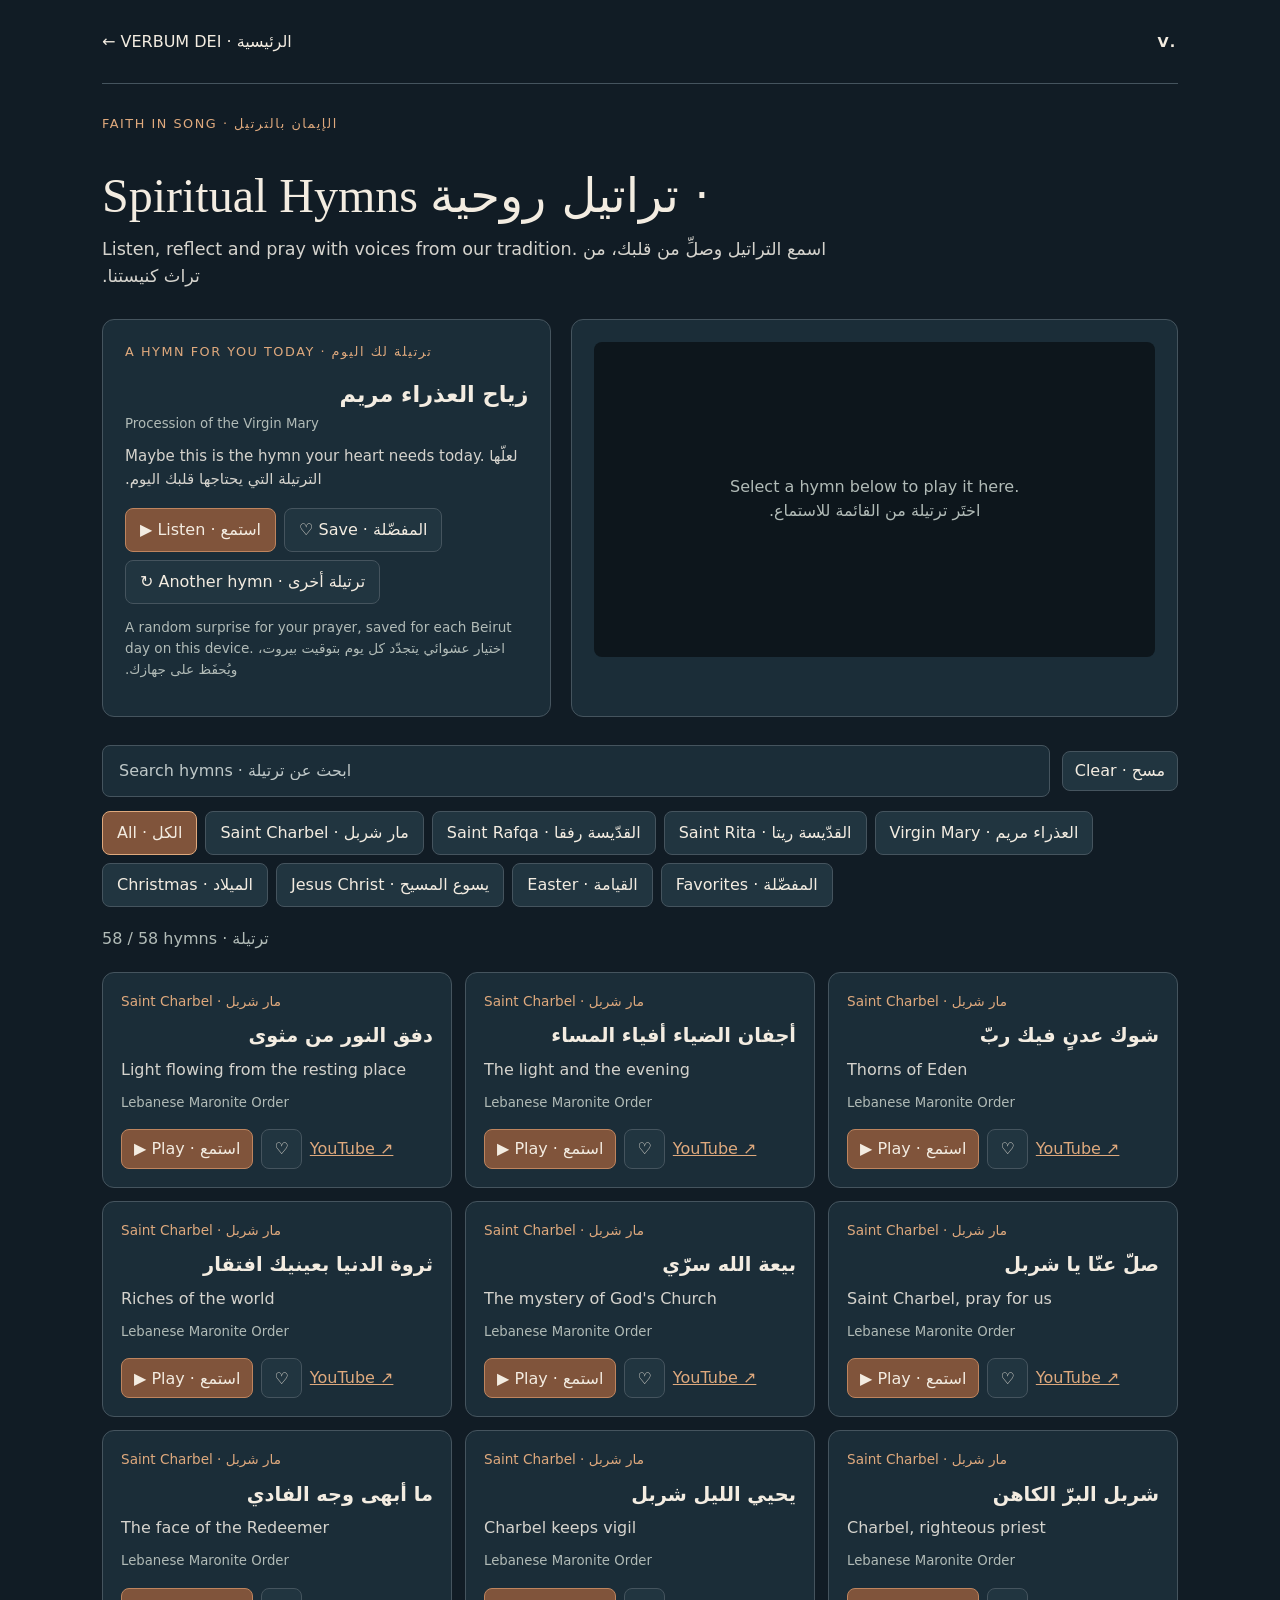
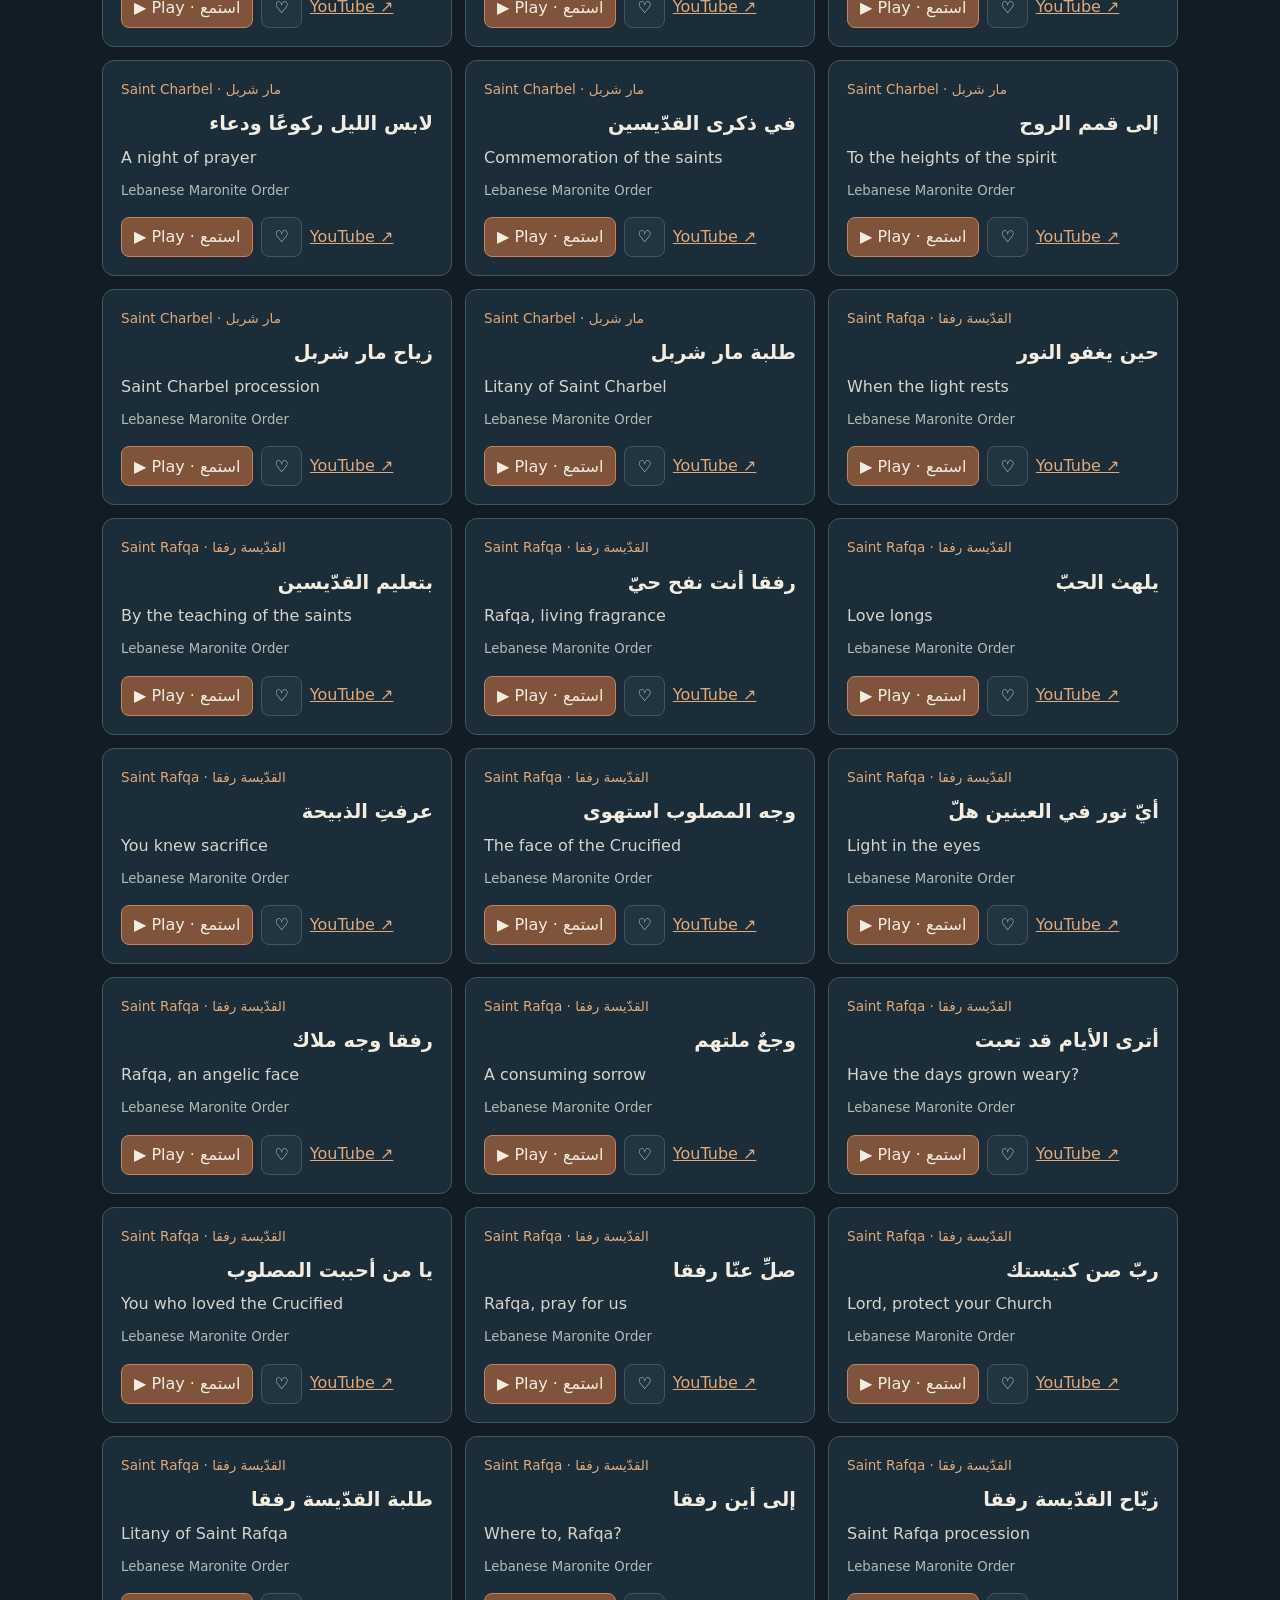
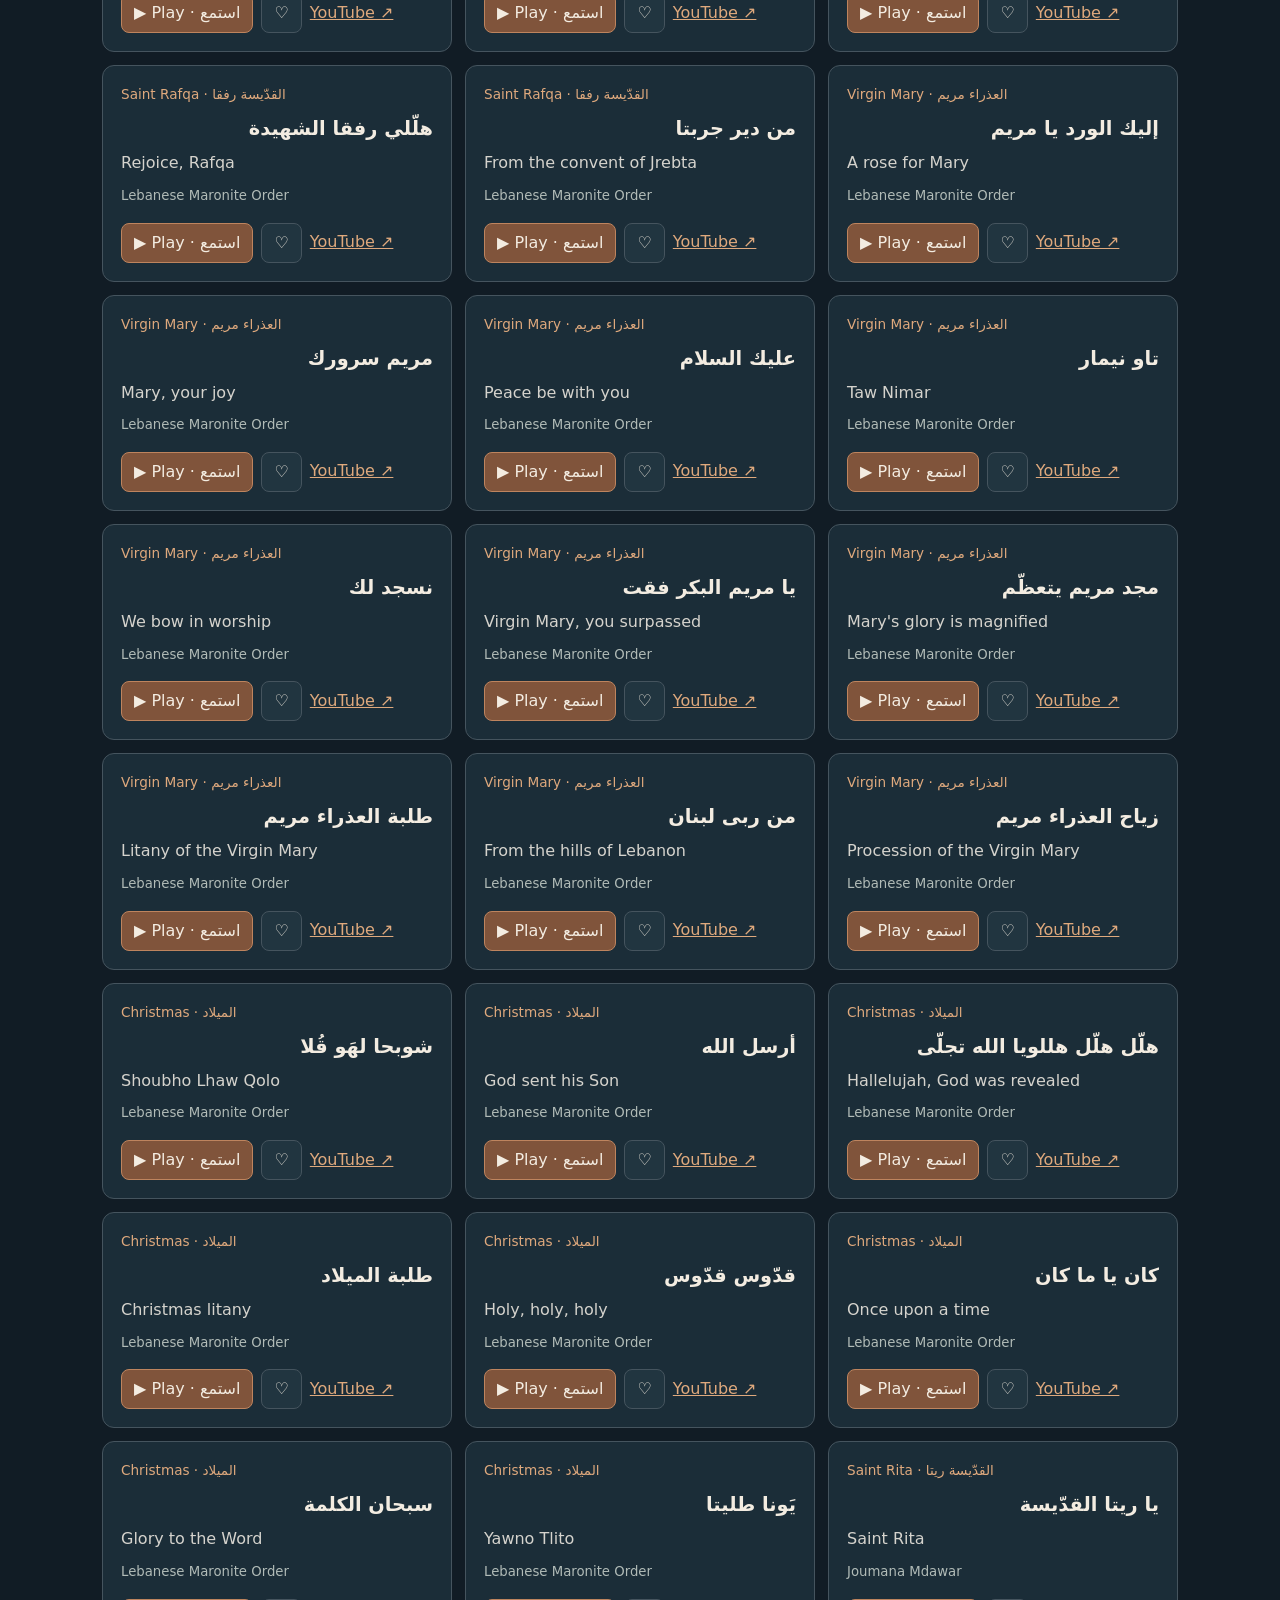
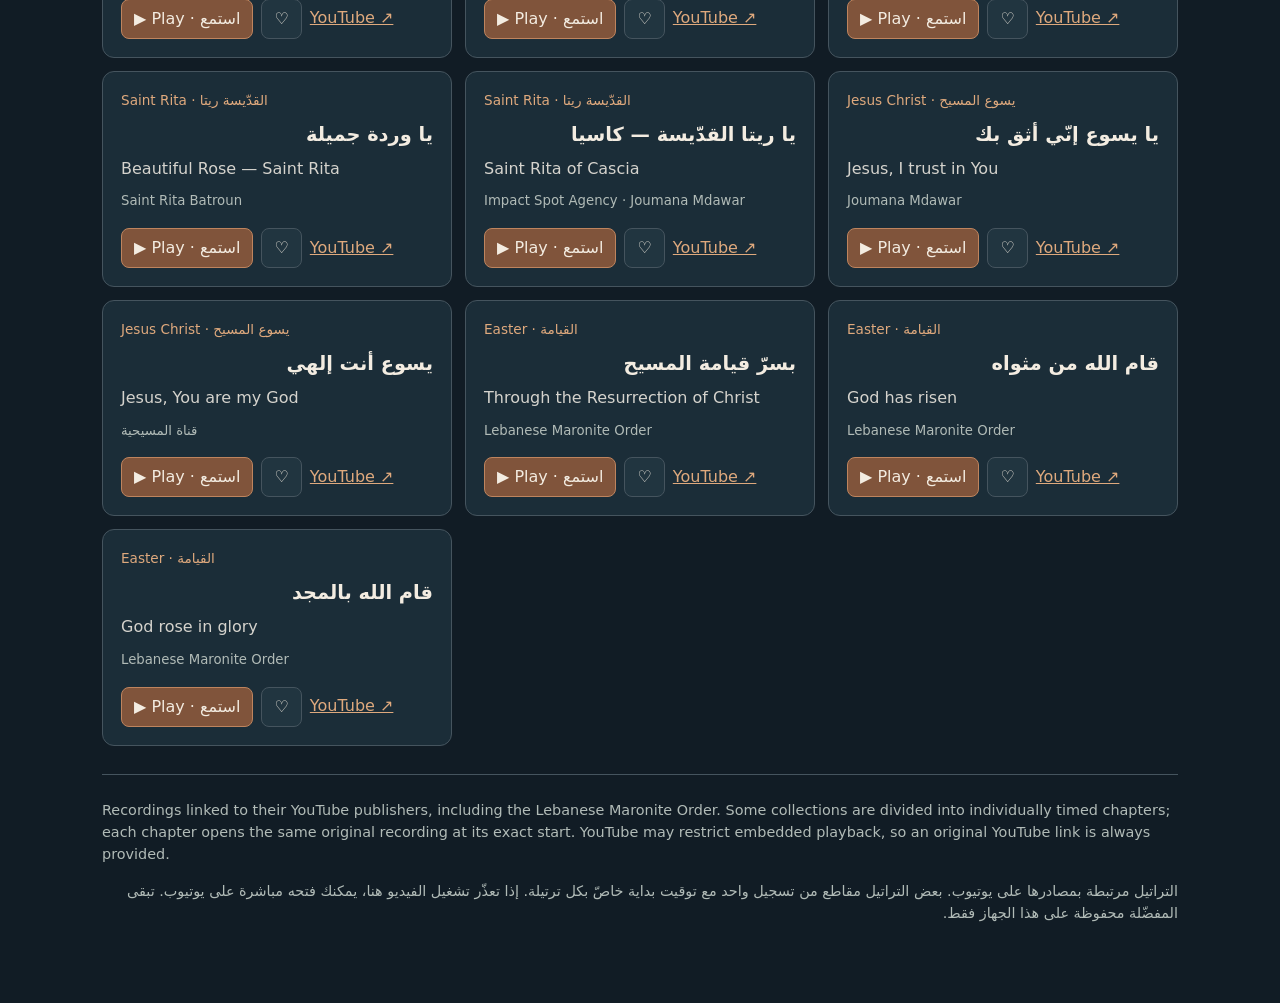
==== commit 2da96fab: "Personalize Hymn for You Today with per-visitor daily random choice and choose-another control" ====
--- a/hymns.html
+++ b/hymns.html
@@ -42,7 +42,7 @@
 <h1>Spiritual Hymns <span lang="ar" dir="rtl">· تراتيل روحية</span></h1>
 <p class="lede">Listen, reflect and pray with voices from our tradition. <span lang="ar" dir="rtl">اسمع التراتيل وصلِّ من قلبك، من تراث كنيستنا.</span></p>
 <div class="content">
-<section class="highlight" aria-label="Hymn of the Day"><p class="eyebrow">Hymn of the Day · ترتيلة اليوم</p><strong id="dailyName" lang="ar" dir="rtl"></strong><small id="dailyEnglish"></small><div class="actions"><button class="btn primary" id="dailyPlay">▶ Listen · استمع</button><button class="btn" id="dailyFav" aria-pressed="false" aria-label="Save daily hymn as favorite">♡ Save · المفضّلة</button></div><p style="color:var(--muted);font-size:.85rem">A different selection each Beirut day · تتغيّر الترتيلة يوميًّا بحسب توقيت بيروت.</p></section>
+<section class="highlight" id="today" aria-label="A hymn chosen at random for you today"><p class="eyebrow">A hymn for you today · ترتيلة لك اليوم</p><strong id="dailyName" lang="ar" dir="rtl"></strong><small id="dailyEnglish"></small><p style="color:var(--soft);font-size:.94rem;margin:10px 0 0">Maybe this is the hymn your heart needs today. <span lang="ar" dir="rtl">لعلّها الترتيلة التي يحتاجها قلبك اليوم.</span></p><div class="actions"><button class="btn primary" id="dailyPlay" type="button">▶ Listen · استمع</button><button class="btn" id="dailyFav" type="button" aria-pressed="false" aria-label="Save daily hymn as favorite">♡ Save · المفضّلة</button><button class="btn" id="dailyAgain" type="button">↻ Another hymn · ترتيلة أخرى</button></div><p style="color:var(--muted);font-size:.85rem">A random surprise for your prayer, saved for each Beirut day on this device. <span lang="ar" dir="rtl">اختيار عشوائي يتجدّد كل يوم بتوقيت بيروت، ويُحفَظ على جهازك.</span></p></section>
 <section class="playerbox" aria-label="YouTube hymn player"><div id="player" class="player"><span>Select a hymn below to play it here.<br><span lang="ar" dir="rtl">اختَر ترتيلة من القائمة للاستماع.</span></span></div><p id="nowTitle" class="playing" aria-live="polite"></p><p id="ytLink" class="linkline"></p></section>
 </div>
 <div class="searchrow"><input type="search" id="search" aria-label="Search hymn titles in Arabic or English" placeholder="Search hymns · ابحث عن ترتيلة" autocomplete="off"><button class="btn small" id="clear">Clear · مسح</button></div>
@@ -88,12 +88,43 @@
   $("#dailyFav").setAttribute("aria-pressed",String(favorites.includes(daily.id)));
   $("#dailyFav").textContent=favorites.includes(daily.id)?"♥ Saved · محفوظة":"♡ Save · المفضّلة";
 }
-const localDate=new Intl.DateTimeFormat("en-CA",{timeZone:"Asia/Beirut",year:"numeric",month:"2-digit",day:"2-digit"}).format(new Date());
-const dayNumber=Number(localDate.replace(/\D/g,""));
-const daily=hymns[dayNumber%hymns.length];
-$("#dailyName").textContent=daily.ar;$("#dailyEnglish").textContent=daily.en;
+const beirutParts=new Intl.DateTimeFormat("en-GB",{timeZone:"Asia/Beirut",year:"numeric",month:"2-digit",day:"2-digit"}).formatToParts(new Date());
+const part=type=>beirutParts.find(p=>p.type===type)?.value||"";
+const localDate=part("year")+"-"+part("month")+"-"+part("day");
+const dailyKey="verbum-hymn-of-day-v2";
+function randomIndex(length){
+  if(typeof crypto!=="undefined"&&typeof crypto.getRandomValues==="function"){
+    const buf=new Uint32Array(1);crypto.getRandomValues(buf);return buf[0]%length;
+  }
+  return Math.floor(Math.random()*length);
+}
+function randomHymn(excludedId){
+  // Give each of the seven categories an equal chance, regardless of collection size.
+  const availableCats=Object.keys(categories).filter(cat=>hymns.some(h=>h.cat===cat&&h.id!==excludedId));
+  const category=availableCats[randomIndex(availableCats.length)];
+  const choices=hymns.filter(h=>h.cat===category&&h.id!==excludedId);
+  return choices[randomIndex(choices.length)];
+}
+let daily=null;
+try{
+  const saved=JSON.parse(localStorage.getItem(dailyKey)||"null");
+  if(saved?.date===localDate)daily=hymns.find(h=>h.id===saved.id)||null;
+}catch{}
+function saveDaily(){try{localStorage.setItem(dailyKey,JSON.stringify({date:localDate,id:daily.id}))}catch{}}
+function showDaily(){
+  $("#dailyName").textContent=daily.ar;
+  $("#dailyEnglish").textContent=daily.en;
+  render();
+}
+if(!daily){daily=randomHymn();saveDaily()}
+showDaily();
 $("#dailyPlay").addEventListener("click",()=>play(daily.id));
 $("#dailyFav").addEventListener("click",()=>fav(daily.id));
+$("#dailyAgain").addEventListener("click",()=>{
+  daily=randomHymn(daily.id);
+  saveDaily();
+  showDaily();
+});
 $("#clear").addEventListener("click",()=>{$("#search").value="";selectedCat="all";render();$("#search").focus()});
 $("#search").addEventListener("input",render);
 document.addEventListener("click",e=>{const filter=e.target.closest("[data-cat]");if(filter){selectedCat=filter.dataset.cat;render();return}const p=e.target.closest("[data-play]");if(p){play(p.dataset.play);return}const f=e.target.closest("[data-fav]");if(f)fav(f.dataset.fav)});
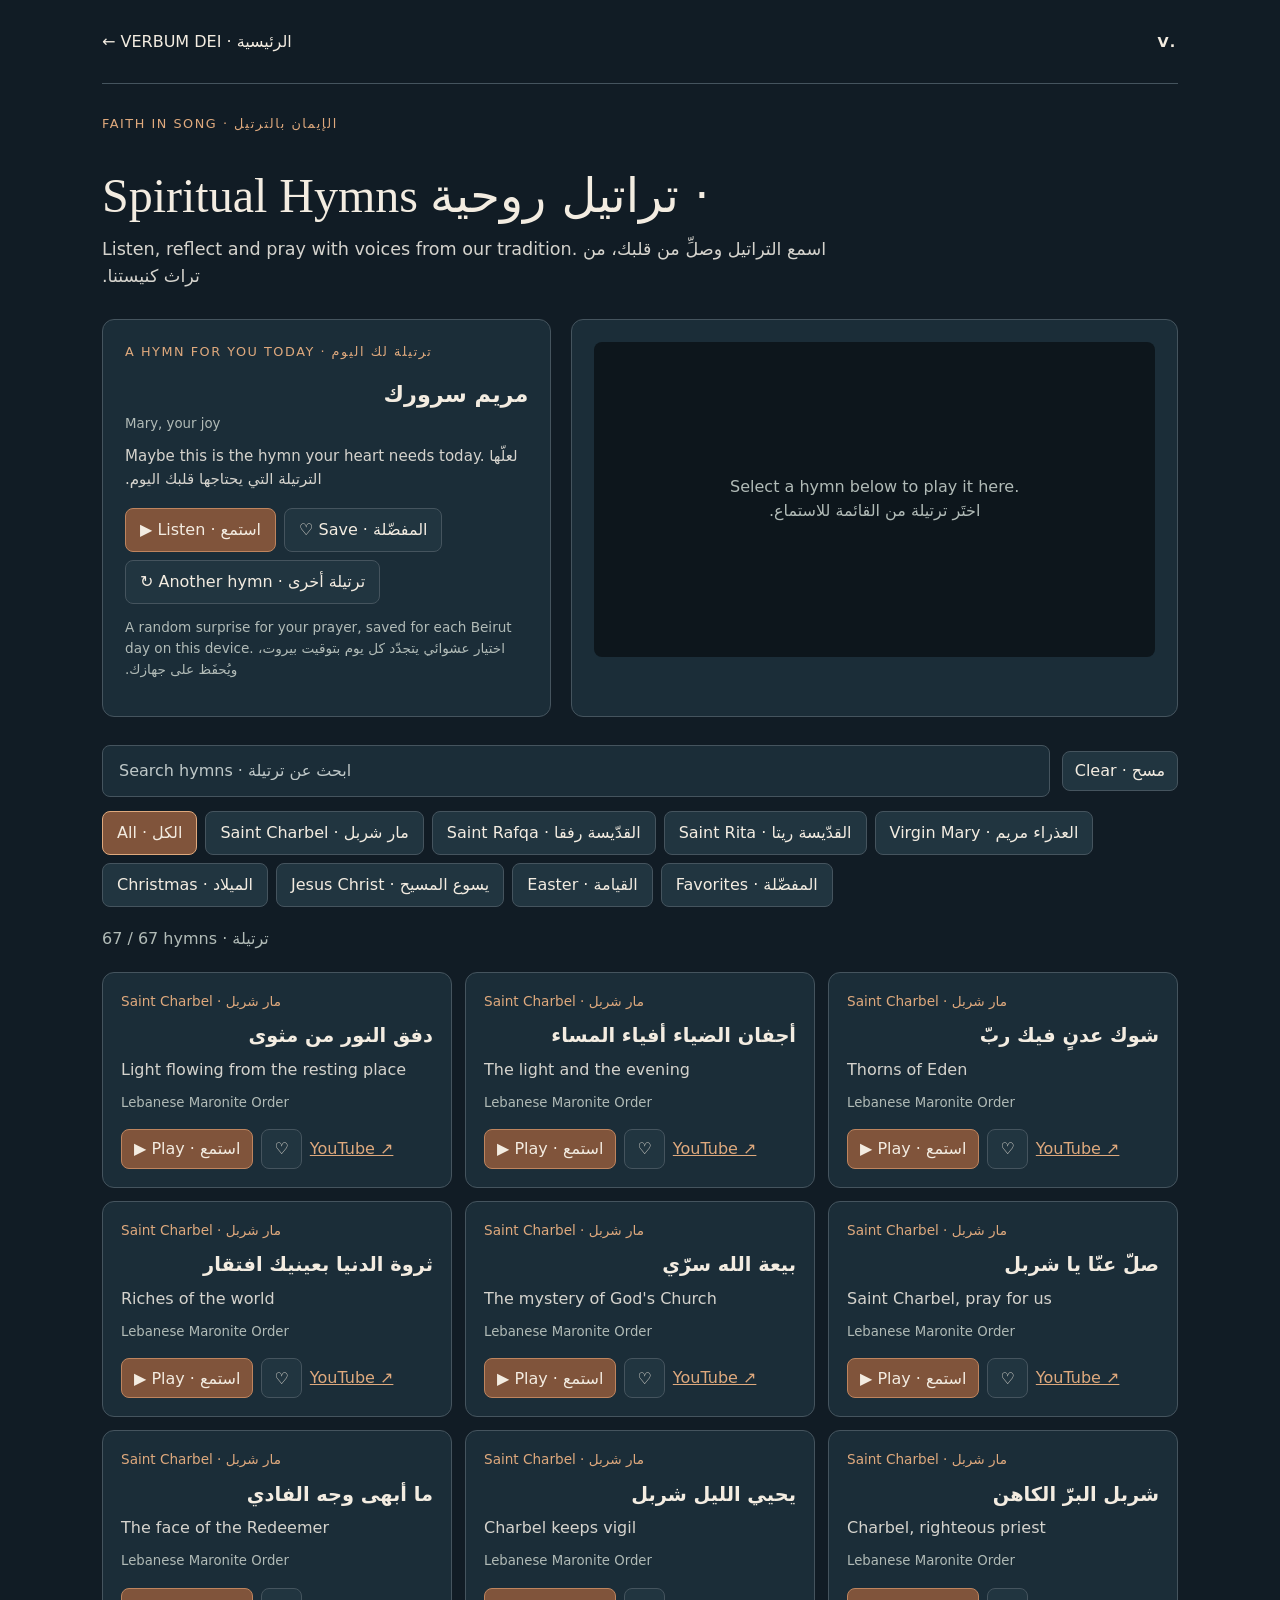
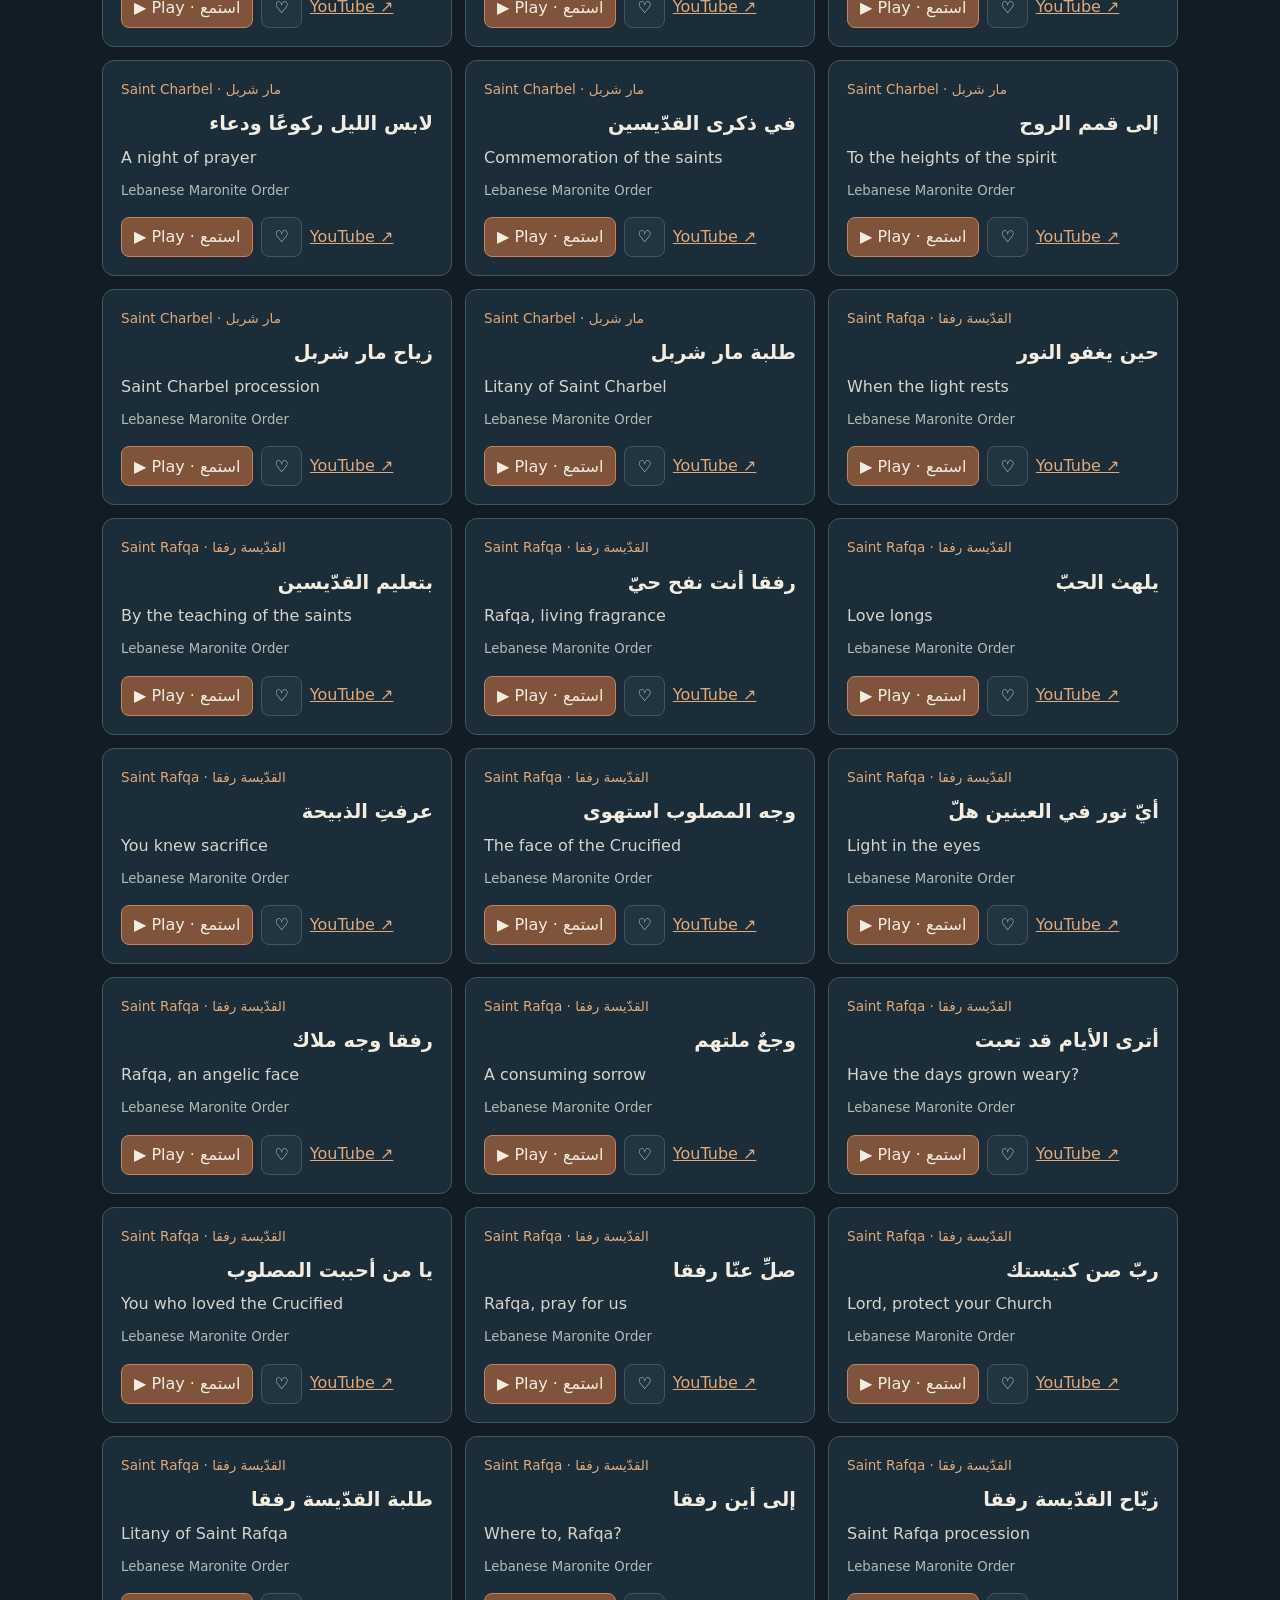
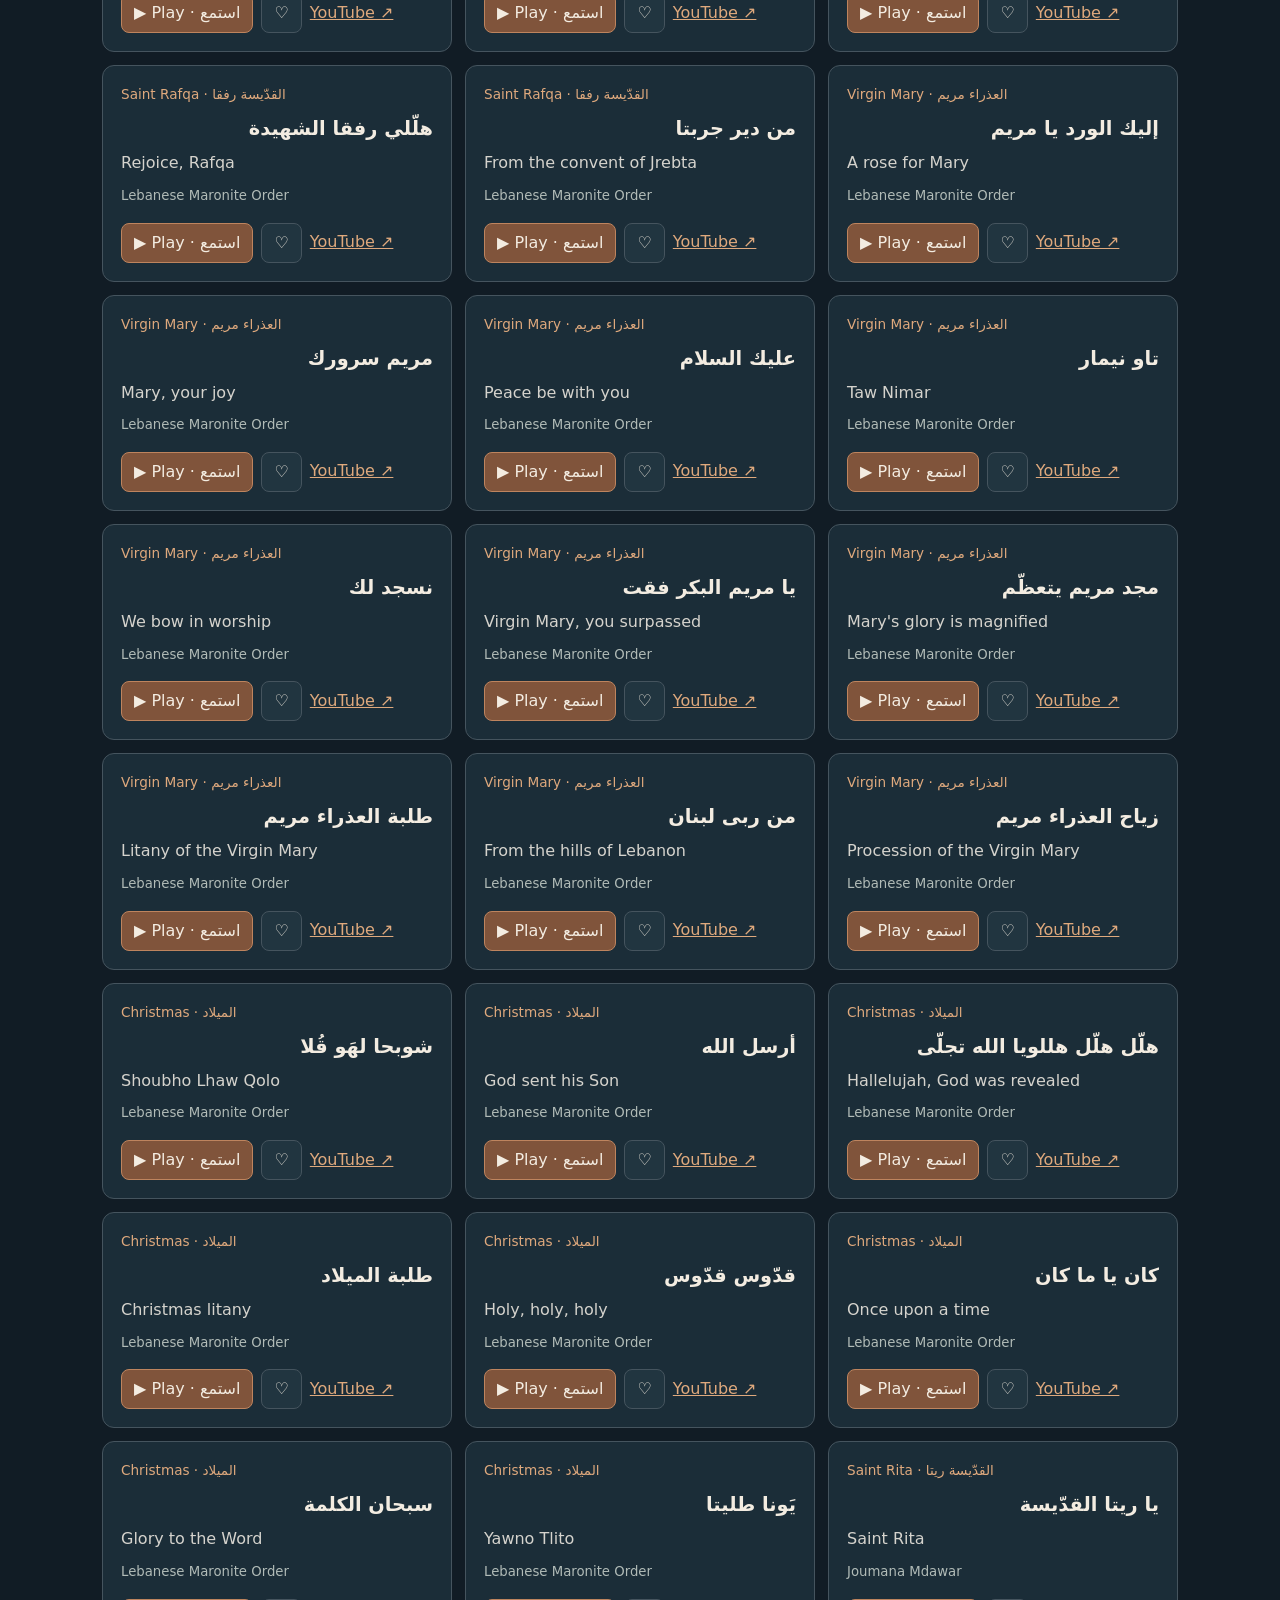
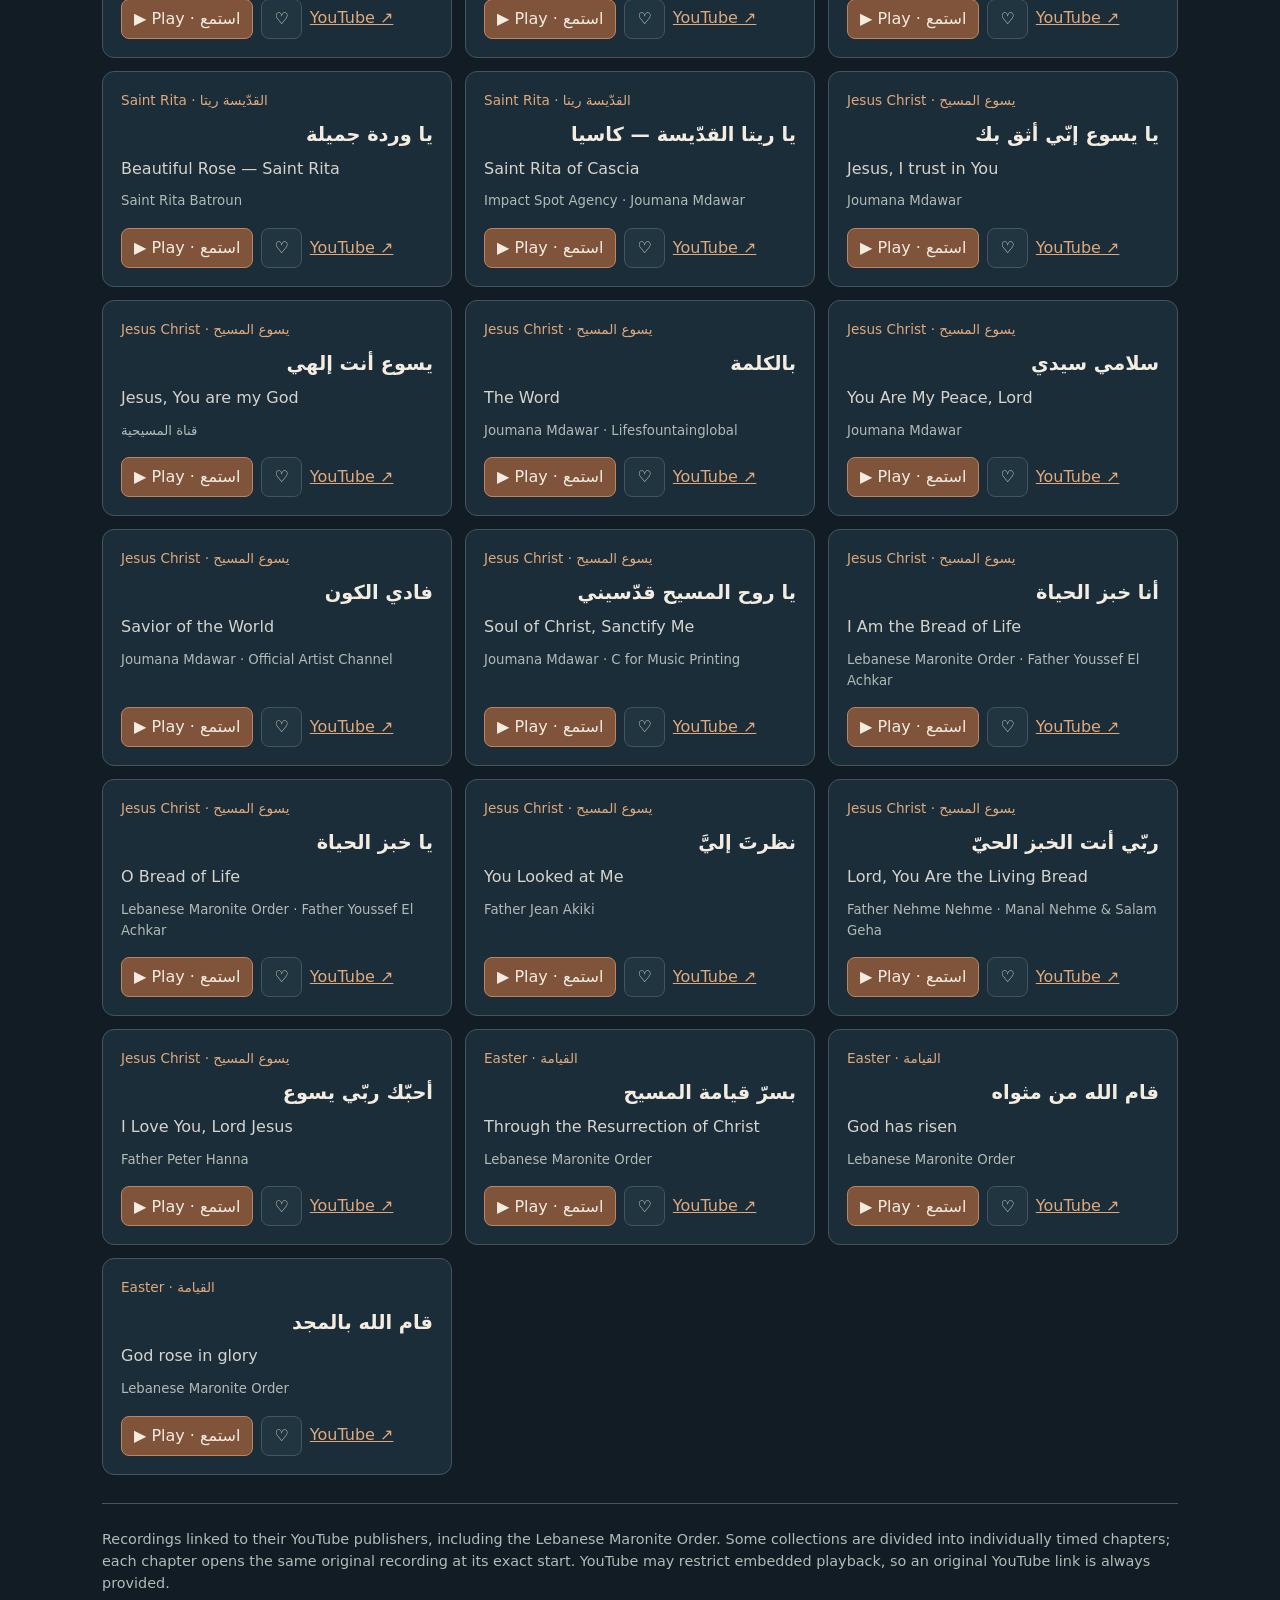
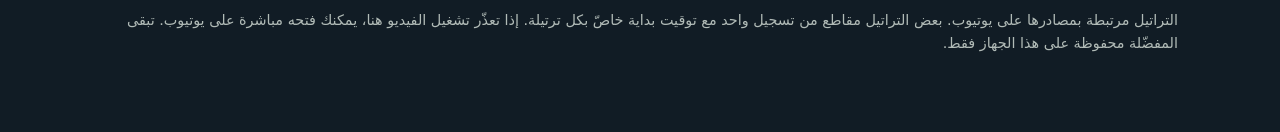
==== commit 29442bb8: "Add nine sourced hymns to Jesus Christ collection, bringing it to eleven" ====
--- a/hymns.html
+++ b/hymns.html
@@ -54,7 +54,7 @@
 </footer></main>
 <script>
 "use strict";
-const hymns=[{"id":"h1","cat":"charbel","ar":"دفق النور من مثوى","en":"Light flowing from the resting place","video":"vWUvwNutTTw","artist":"Lebanese Maronite Order","start":0,"end":173},{"id":"h2","cat":"charbel","ar":"أجفان الضياء أفياء المساء","en":"The light and the evening","video":"vWUvwNutTTw","artist":"Lebanese Maronite Order","start":173,"end":282},{"id":"h3","cat":"charbel","ar":"شوك عدنٍ فيك ربّ","en":"Thorns of Eden","video":"vWUvwNutTTw","artist":"Lebanese Maronite Order","start":282,"end":445},{"id":"h4","cat":"charbel","ar":"ثروة الدنيا بعينيك افتقار","en":"Riches of the world","video":"vWUvwNutTTw","artist":"Lebanese Maronite Order","start":445,"end":566},{"id":"h5","cat":"charbel","ar":"بيعة الله سرّي","en":"The mystery of God's Church","video":"vWUvwNutTTw","artist":"Lebanese Maronite Order","start":566,"end":646},{"id":"h6","cat":"charbel","ar":"صلّ عنّا يا شربل","en":"Saint Charbel, pray for us","video":"vWUvwNutTTw","artist":"Lebanese Maronite Order","start":646,"end":824},{"id":"h7","cat":"charbel","ar":"ما أبهى وجه الفادي","en":"The face of the Redeemer","video":"vWUvwNutTTw","artist":"Lebanese Maronite Order","start":824,"end":986},{"id":"h8","cat":"charbel","ar":"يحيي الليل شربل","en":"Charbel keeps vigil","video":"vWUvwNutTTw","artist":"Lebanese Maronite Order","start":986,"end":1107},{"id":"h9","cat":"charbel","ar":"شربل البرّ الكاهن","en":"Charbel, righteous priest","video":"vWUvwNutTTw","artist":"Lebanese Maronite Order","start":1107,"end":1324},{"id":"h10","cat":"charbel","ar":"لابس الليل ركوعًا ودعاء","en":"A night of prayer","video":"vWUvwNutTTw","artist":"Lebanese Maronite Order","start":1324,"end":1429},{"id":"h11","cat":"charbel","ar":"في ذكرى القدّيسين","en":"Commemoration of the saints","video":"vWUvwNutTTw","artist":"Lebanese Maronite Order","start":1429,"end":1635},{"id":"h12","cat":"charbel","ar":"إلى قمم الروح","en":"To the heights of the spirit","video":"vWUvwNutTTw","artist":"Lebanese Maronite Order","start":1635,"end":1897},{"id":"h13","cat":"charbel","ar":"زياح مار شربل","en":"Saint Charbel procession","video":"vWUvwNutTTw","artist":"Lebanese Maronite Order","start":1897,"end":2168},{"id":"h14","cat":"charbel","ar":"طلبة مار شربل","en":"Litany of Saint Charbel","video":"vWUvwNutTTw","artist":"Lebanese Maronite Order","start":2168},{"id":"h15","cat":"rafqa","ar":"حين يغفو النور","en":"When the light rests","video":"PfjKf7nsKwo","artist":"Lebanese Maronite Order","start":0,"end":115},{"id":"h16","cat":"rafqa","ar":"بتعليم القدّيسين","en":"By the teaching of the saints","video":"PfjKf7nsKwo","artist":"Lebanese Maronite Order","start":115,"end":223},{"id":"h17","cat":"rafqa","ar":"رفقا أنت نفح حيّ","en":"Rafqa, living fragrance","video":"PfjKf7nsKwo","artist":"Lebanese Maronite Order","start":223,"end":389},{"id":"h18","cat":"rafqa","ar":"يلهث الحبّ","en":"Love longs","video":"PfjKf7nsKwo","artist":"Lebanese Maronite Order","start":389,"end":520},{"id":"h19","cat":"rafqa","ar":"عرفتِ الذبيحة","en":"You knew sacrifice","video":"PfjKf7nsKwo","artist":"Lebanese Maronite Order","start":520,"end":683},{"id":"h20","cat":"rafqa","ar":"وجه المصلوب استهوى","en":"The face of the Crucified","video":"PfjKf7nsKwo","artist":"Lebanese Maronite Order","start":683,"end":846},{"id":"h21","cat":"rafqa","ar":"أيّ نور في العينين هلّ","en":"Light in the eyes","video":"PfjKf7nsKwo","artist":"Lebanese Maronite Order","start":846,"end":976},{"id":"h22","cat":"rafqa","ar":"رفقا وجه ملاك","en":"Rafqa, an angelic face","video":"PfjKf7nsKwo","artist":"Lebanese Maronite Order","start":976,"end":1260},{"id":"h23","cat":"rafqa","ar":"وجعٌ ملتهم","en":"A consuming sorrow","video":"PfjKf7nsKwo","artist":"Lebanese Maronite Order","start":1260,"end":1367},{"id":"h24","cat":"rafqa","ar":"أترى الأيام قد تعبت","en":"Have the days grown weary?","video":"PfjKf7nsKwo","artist":"Lebanese Maronite Order","start":1367,"end":1582},{"id":"h25","cat":"rafqa","ar":"يا من أحببت المصلوب","en":"You who loved the Crucified","video":"PfjKf7nsKwo","artist":"Lebanese Maronite Order","start":1582,"end":1653},{"id":"h26","cat":"rafqa","ar":"صلِّ عنّا رفقا","en":"Rafqa, pray for us","video":"PfjKf7nsKwo","artist":"Lebanese Maronite Order","start":1653,"end":1829},{"id":"h27","cat":"rafqa","ar":"ربّ صن كنيستك","en":"Lord, protect your Church","video":"PfjKf7nsKwo","artist":"Lebanese Maronite Order","start":1829,"end":2061},{"id":"h28","cat":"rafqa","ar":"طلبة القدّيسة رفقا","en":"Litany of Saint Rafqa","video":"PfjKf7nsKwo","artist":"Lebanese Maronite Order","start":2061,"end":2274},{"id":"h29","cat":"rafqa","ar":"إلى أين رفقا","en":"Where to, Rafqa?","video":"PfjKf7nsKwo","artist":"Lebanese Maronite Order","start":2274,"end":2425},{"id":"h30","cat":"rafqa","ar":"زيّاح القدّيسة رفقا","en":"Saint Rafqa procession","video":"PfjKf7nsKwo","artist":"Lebanese Maronite Order","start":2425,"end":2713},{"id":"h31","cat":"rafqa","ar":"هلّلي رفقا الشهيدة","en":"Rejoice, Rafqa","video":"PfjKf7nsKwo","artist":"Lebanese Maronite Order","start":2713,"end":2850},{"id":"h32","cat":"rafqa","ar":"من دير جربتا","en":"From the convent of Jrebta","video":"PfjKf7nsKwo","artist":"Lebanese Maronite Order","start":2850},{"id":"h33","cat":"mary","ar":"إليك الورد يا مريم","en":"A rose for Mary","video":"bHW9u524EyU","artist":"Lebanese Maronite Order","start":0,"end":282},{"id":"h34","cat":"mary","ar":"مريم سرورك","en":"Mary, your joy","video":"bHW9u524EyU","artist":"Lebanese Maronite Order","start":282,"end":632},{"id":"h35","cat":"mary","ar":"عليك السلام","en":"Peace be with you","video":"bHW9u524EyU","artist":"Lebanese Maronite Order","start":632,"end":888},{"id":"h36","cat":"mary","ar":"تاو نيمار","en":"Taw Nimar","video":"bHW9u524EyU","artist":"Lebanese Maronite Order","start":888,"end":987},{"id":"h37","cat":"mary","ar":"نسجد لك","en":"We bow in worship","video":"bHW9u524EyU","artist":"Lebanese Maronite Order","start":987,"end":1133},{"id":"h38","cat":"mary","ar":"يا مريم البكر فقت","en":"Virgin Mary, you surpassed","video":"bHW9u524EyU","artist":"Lebanese Maronite Order","start":1133,"end":1527},{"id":"h39","cat":"mary","ar":"مجد مريم يتعظّم","en":"Mary's glory is magnified","video":"bHW9u524EyU","artist":"Lebanese Maronite Order","start":1527,"end":1762},{"id":"h40","cat":"mary","ar":"طلبة العذراء مريم","en":"Litany of the Virgin Mary","video":"bHW9u524EyU","artist":"Lebanese Maronite Order","start":1762,"end":1997},{"id":"h41","cat":"mary","ar":"من ربى لبنان","en":"From the hills of Lebanon","video":"bHW9u524EyU","artist":"Lebanese Maronite Order","start":1997,"end":2100},{"id":"h42","cat":"mary","ar":"زياح العذراء مريم","en":"Procession of the Virgin Mary","video":"bHW9u524EyU","artist":"Lebanese Maronite Order","start":2100},{"id":"h43","cat":"christmas","ar":"شوبحا لهَو قُلا","en":"Shoubho Lhaw Qolo","video":"31zl6yxTddc","artist":"Lebanese Maronite Order","start":0,"end":162},{"id":"h44","cat":"christmas","ar":"أرسل الله","en":"God sent his Son","video":"31zl6yxTddc","artist":"Lebanese Maronite Order","start":162,"end":408},{"id":"h45","cat":"christmas","ar":"هلّل هلّل هللويا الله تجلّى","en":"Hallelujah, God was revealed","video":"31zl6yxTddc","artist":"Lebanese Maronite Order","start":408,"end":657},{"id":"h46","cat":"christmas","ar":"طلبة الميلاد","en":"Christmas litany","video":"31zl6yxTddc","artist":"Lebanese Maronite Order","start":657,"end":916},{"id":"h47","cat":"christmas","ar":"قدّوس قدّوس","en":"Holy, holy, holy","video":"31zl6yxTddc","artist":"Lebanese Maronite Order","start":916,"end":1150},{"id":"h48","cat":"christmas","ar":"كان يا ما كان","en":"Once upon a time","video":"31zl6yxTddc","artist":"Lebanese Maronite Order","start":1150,"end":1326},{"id":"h49","cat":"christmas","ar":"سبحان الكلمة","en":"Glory to the Word","video":"31zl6yxTddc","artist":"Lebanese Maronite Order","start":1326,"end":1563},{"id":"h50","cat":"christmas","ar":"يَونا طليتا","en":"Yawno Tlito","video":"31zl6yxTddc","artist":"Lebanese Maronite Order","start":1563},{"id":"h51","cat":"rita","ar":"يا ريتا القدّيسة","en":"Saint Rita","video":"Ezog_eMSdN4","artist":"Joumana Mdawar","start":0},{"id":"h52","cat":"rita","ar":"يا وردة جميلة","en":"Beautiful Rose — Saint Rita","video":"qutrSD5MGaY","artist":"Saint Rita Batroun","start":0},{"id":"h53","cat":"rita","ar":"يا ريتا القدّيسة — كاسيا","en":"Saint Rita of Cascia","video":"CDnQEfJzsjk","artist":"Impact Spot Agency · Joumana Mdawar","start":0},{"id":"h54","cat":"jesus","ar":"يا يسوع إنّي أثق بك","en":"Jesus, I trust in You","video":"52l-hQBuIm0","artist":"Joumana Mdawar","start":0},{"id":"h55","cat":"jesus","ar":"يسوع أنت إلهي","en":"Jesus, You are my God","video":"ee1G5Kdp3pE","artist":"قناة المسيحية","start":0},{"id":"h56","cat":"easter","ar":"بسرّ قيامة المسيح","en":"Through the Resurrection of Christ","video":"3mWB1u4rQgc","artist":"Lebanese Maronite Order","start":0},{"id":"h57","cat":"easter","ar":"قام الله من مثواه","en":"God has risen","video":"PJGrAQORriA","artist":"Lebanese Maronite Order","start":0},{"id":"h58","cat":"easter","ar":"قام الله بالمجد","en":"God rose in glory","video":"Hss3wOTjrIY","artist":"Lebanese Maronite Order","start":0}];
+const hymns=[{"id":"h1","cat":"charbel","ar":"دفق النور من مثوى","en":"Light flowing from the resting place","video":"vWUvwNutTTw","artist":"Lebanese Maronite Order","start":0,"end":173},{"id":"h2","cat":"charbel","ar":"أجفان الضياء أفياء المساء","en":"The light and the evening","video":"vWUvwNutTTw","artist":"Lebanese Maronite Order","start":173,"end":282},{"id":"h3","cat":"charbel","ar":"شوك عدنٍ فيك ربّ","en":"Thorns of Eden","video":"vWUvwNutTTw","artist":"Lebanese Maronite Order","start":282,"end":445},{"id":"h4","cat":"charbel","ar":"ثروة الدنيا بعينيك افتقار","en":"Riches of the world","video":"vWUvwNutTTw","artist":"Lebanese Maronite Order","start":445,"end":566},{"id":"h5","cat":"charbel","ar":"بيعة الله سرّي","en":"The mystery of God's Church","video":"vWUvwNutTTw","artist":"Lebanese Maronite Order","start":566,"end":646},{"id":"h6","cat":"charbel","ar":"صلّ عنّا يا شربل","en":"Saint Charbel, pray for us","video":"vWUvwNutTTw","artist":"Lebanese Maronite Order","start":646,"end":824},{"id":"h7","cat":"charbel","ar":"ما أبهى وجه الفادي","en":"The face of the Redeemer","video":"vWUvwNutTTw","artist":"Lebanese Maronite Order","start":824,"end":986},{"id":"h8","cat":"charbel","ar":"يحيي الليل شربل","en":"Charbel keeps vigil","video":"vWUvwNutTTw","artist":"Lebanese Maronite Order","start":986,"end":1107},{"id":"h9","cat":"charbel","ar":"شربل البرّ الكاهن","en":"Charbel, righteous priest","video":"vWUvwNutTTw","artist":"Lebanese Maronite Order","start":1107,"end":1324},{"id":"h10","cat":"charbel","ar":"لابس الليل ركوعًا ودعاء","en":"A night of prayer","video":"vWUvwNutTTw","artist":"Lebanese Maronite Order","start":1324,"end":1429},{"id":"h11","cat":"charbel","ar":"في ذكرى القدّيسين","en":"Commemoration of the saints","video":"vWUvwNutTTw","artist":"Lebanese Maronite Order","start":1429,"end":1635},{"id":"h12","cat":"charbel","ar":"إلى قمم الروح","en":"To the heights of the spirit","video":"vWUvwNutTTw","artist":"Lebanese Maronite Order","start":1635,"end":1897},{"id":"h13","cat":"charbel","ar":"زياح مار شربل","en":"Saint Charbel procession","video":"vWUvwNutTTw","artist":"Lebanese Maronite Order","start":1897,"end":2168},{"id":"h14","cat":"charbel","ar":"طلبة مار شربل","en":"Litany of Saint Charbel","video":"vWUvwNutTTw","artist":"Lebanese Maronite Order","start":2168},{"id":"h15","cat":"rafqa","ar":"حين يغفو النور","en":"When the light rests","video":"PfjKf7nsKwo","artist":"Lebanese Maronite Order","start":0,"end":115},{"id":"h16","cat":"rafqa","ar":"بتعليم القدّيسين","en":"By the teaching of the saints","video":"PfjKf7nsKwo","artist":"Lebanese Maronite Order","start":115,"end":223},{"id":"h17","cat":"rafqa","ar":"رفقا أنت نفح حيّ","en":"Rafqa, living fragrance","video":"PfjKf7nsKwo","artist":"Lebanese Maronite Order","start":223,"end":389},{"id":"h18","cat":"rafqa","ar":"يلهث الحبّ","en":"Love longs","video":"PfjKf7nsKwo","artist":"Lebanese Maronite Order","start":389,"end":520},{"id":"h19","cat":"rafqa","ar":"عرفتِ الذبيحة","en":"You knew sacrifice","video":"PfjKf7nsKwo","artist":"Lebanese Maronite Order","start":520,"end":683},{"id":"h20","cat":"rafqa","ar":"وجه المصلوب استهوى","en":"The face of the Crucified","video":"PfjKf7nsKwo","artist":"Lebanese Maronite Order","start":683,"end":846},{"id":"h21","cat":"rafqa","ar":"أيّ نور في العينين هلّ","en":"Light in the eyes","video":"PfjKf7nsKwo","artist":"Lebanese Maronite Order","start":846,"end":976},{"id":"h22","cat":"rafqa","ar":"رفقا وجه ملاك","en":"Rafqa, an angelic face","video":"PfjKf7nsKwo","artist":"Lebanese Maronite Order","start":976,"end":1260},{"id":"h23","cat":"rafqa","ar":"وجعٌ ملتهم","en":"A consuming sorrow","video":"PfjKf7nsKwo","artist":"Lebanese Maronite Order","start":1260,"end":1367},{"id":"h24","cat":"rafqa","ar":"أترى الأيام قد تعبت","en":"Have the days grown weary?","video":"PfjKf7nsKwo","artist":"Lebanese Maronite Order","start":1367,"end":1582},{"id":"h25","cat":"rafqa","ar":"يا من أحببت المصلوب","en":"You who loved the Crucified","video":"PfjKf7nsKwo","artist":"Lebanese Maronite Order","start":1582,"end":1653},{"id":"h26","cat":"rafqa","ar":"صلِّ عنّا رفقا","en":"Rafqa, pray for us","video":"PfjKf7nsKwo","artist":"Lebanese Maronite Order","start":1653,"end":1829},{"id":"h27","cat":"rafqa","ar":"ربّ صن كنيستك","en":"Lord, protect your Church","video":"PfjKf7nsKwo","artist":"Lebanese Maronite Order","start":1829,"end":2061},{"id":"h28","cat":"rafqa","ar":"طلبة القدّيسة رفقا","en":"Litany of Saint Rafqa","video":"PfjKf7nsKwo","artist":"Lebanese Maronite Order","start":2061,"end":2274},{"id":"h29","cat":"rafqa","ar":"إلى أين رفقا","en":"Where to, Rafqa?","video":"PfjKf7nsKwo","artist":"Lebanese Maronite Order","start":2274,"end":2425},{"id":"h30","cat":"rafqa","ar":"زيّاح القدّيسة رفقا","en":"Saint Rafqa procession","video":"PfjKf7nsKwo","artist":"Lebanese Maronite Order","start":2425,"end":2713},{"id":"h31","cat":"rafqa","ar":"هلّلي رفقا الشهيدة","en":"Rejoice, Rafqa","video":"PfjKf7nsKwo","artist":"Lebanese Maronite Order","start":2713,"end":2850},{"id":"h32","cat":"rafqa","ar":"من دير جربتا","en":"From the convent of Jrebta","video":"PfjKf7nsKwo","artist":"Lebanese Maronite Order","start":2850},{"id":"h33","cat":"mary","ar":"إليك الورد يا مريم","en":"A rose for Mary","video":"bHW9u524EyU","artist":"Lebanese Maronite Order","start":0,"end":282},{"id":"h34","cat":"mary","ar":"مريم سرورك","en":"Mary, your joy","video":"bHW9u524EyU","artist":"Lebanese Maronite Order","start":282,"end":632},{"id":"h35","cat":"mary","ar":"عليك السلام","en":"Peace be with you","video":"bHW9u524EyU","artist":"Lebanese Maronite Order","start":632,"end":888},{"id":"h36","cat":"mary","ar":"تاو نيمار","en":"Taw Nimar","video":"bHW9u524EyU","artist":"Lebanese Maronite Order","start":888,"end":987},{"id":"h37","cat":"mary","ar":"نسجد لك","en":"We bow in worship","video":"bHW9u524EyU","artist":"Lebanese Maronite Order","start":987,"end":1133},{"id":"h38","cat":"mary","ar":"يا مريم البكر فقت","en":"Virgin Mary, you surpassed","video":"bHW9u524EyU","artist":"Lebanese Maronite Order","start":1133,"end":1527},{"id":"h39","cat":"mary","ar":"مجد مريم يتعظّم","en":"Mary's glory is magnified","video":"bHW9u524EyU","artist":"Lebanese Maronite Order","start":1527,"end":1762},{"id":"h40","cat":"mary","ar":"طلبة العذراء مريم","en":"Litany of the Virgin Mary","video":"bHW9u524EyU","artist":"Lebanese Maronite Order","start":1762,"end":1997},{"id":"h41","cat":"mary","ar":"من ربى لبنان","en":"From the hills of Lebanon","video":"bHW9u524EyU","artist":"Lebanese Maronite Order","start":1997,"end":2100},{"id":"h42","cat":"mary","ar":"زياح العذراء مريم","en":"Procession of the Virgin Mary","video":"bHW9u524EyU","artist":"Lebanese Maronite Order","start":2100},{"id":"h43","cat":"christmas","ar":"شوبحا لهَو قُلا","en":"Shoubho Lhaw Qolo","video":"31zl6yxTddc","artist":"Lebanese Maronite Order","start":0,"end":162},{"id":"h44","cat":"christmas","ar":"أرسل الله","en":"God sent his Son","video":"31zl6yxTddc","artist":"Lebanese Maronite Order","start":162,"end":408},{"id":"h45","cat":"christmas","ar":"هلّل هلّل هللويا الله تجلّى","en":"Hallelujah, God was revealed","video":"31zl6yxTddc","artist":"Lebanese Maronite Order","start":408,"end":657},{"id":"h46","cat":"christmas","ar":"طلبة الميلاد","en":"Christmas litany","video":"31zl6yxTddc","artist":"Lebanese Maronite Order","start":657,"end":916},{"id":"h47","cat":"christmas","ar":"قدّوس قدّوس","en":"Holy, holy, holy","video":"31zl6yxTddc","artist":"Lebanese Maronite Order","start":916,"end":1150},{"id":"h48","cat":"christmas","ar":"كان يا ما كان","en":"Once upon a time","video":"31zl6yxTddc","artist":"Lebanese Maronite Order","start":1150,"end":1326},{"id":"h49","cat":"christmas","ar":"سبحان الكلمة","en":"Glory to the Word","video":"31zl6yxTddc","artist":"Lebanese Maronite Order","start":1326,"end":1563},{"id":"h50","cat":"christmas","ar":"يَونا طليتا","en":"Yawno Tlito","video":"31zl6yxTddc","artist":"Lebanese Maronite Order","start":1563},{"id":"h51","cat":"rita","ar":"يا ريتا القدّيسة","en":"Saint Rita","video":"Ezog_eMSdN4","artist":"Joumana Mdawar","start":0},{"id":"h52","cat":"rita","ar":"يا وردة جميلة","en":"Beautiful Rose — Saint Rita","video":"qutrSD5MGaY","artist":"Saint Rita Batroun","start":0},{"id":"h53","cat":"rita","ar":"يا ريتا القدّيسة — كاسيا","en":"Saint Rita of Cascia","video":"CDnQEfJzsjk","artist":"Impact Spot Agency · Joumana Mdawar","start":0},{"id":"h54","cat":"jesus","ar":"يا يسوع إنّي أثق بك","en":"Jesus, I trust in You","video":"52l-hQBuIm0","artist":"Joumana Mdawar","start":0},{"id":"h55","cat":"jesus","ar":"يسوع أنت إلهي","en":"Jesus, You are my God","video":"ee1G5Kdp3pE","artist":"قناة المسيحية","start":0},{"id":"h59","cat":"jesus","ar":"بالكلمة","en":"The Word","video":"amsrTDwOea0","artist":"Joumana Mdawar · Lifesfountainglobal","start":0},{"id":"h60","cat":"jesus","ar":"سلامي سيدي","en":"You Are My Peace, Lord","video":"71bxVwkDbhU","artist":"Joumana Mdawar","start":0},{"id":"h61","cat":"jesus","ar":"فادي الكون","en":"Savior of the World","video":"oUHcLtucLaU","artist":"Joumana Mdawar · Official Artist Channel","start":0},{"id":"h62","cat":"jesus","ar":"يا روح المسيح قدّسيني","en":"Soul of Christ, Sanctify Me","video":"22cE6j_IHfA","artist":"Joumana Mdawar · C for Music Printing","start":0},{"id":"h63","cat":"jesus","ar":"أنا خبز الحياة","en":"I Am the Bread of Life","video":"0wzKV6pWGbQ","artist":"Lebanese Maronite Order · Father Youssef El Achkar","start":0},{"id":"h64","cat":"jesus","ar":"يا خبز الحياة","en":"O Bread of Life","video":"--HorfzbYtQ","artist":"Lebanese Maronite Order · Father Youssef El Achkar","start":0},{"id":"h65","cat":"jesus","ar":"نظرتَ إليَّ","en":"You Looked at Me","video":"WwBeT_kXmBI","artist":"Father Jean Akiki","start":0},{"id":"h66","cat":"jesus","ar":"ربّي أنت الخبز الحيّ","en":"Lord, You Are the Living Bread","video":"IvhQASWS8fQ","artist":"Father Nehme Nehme · Manal Nehme & Salam Geha","start":0},{"id":"h67","cat":"jesus","ar":"أحبّك ربّي يسوع","en":"I Love You, Lord Jesus","video":"5lBJmnM0fXg","artist":"Father Peter Hanna","start":0},{"id":"h56","cat":"easter","ar":"بسرّ قيامة المسيح","en":"Through the Resurrection of Christ","video":"3mWB1u4rQgc","artist":"Lebanese Maronite Order","start":0},{"id":"h57","cat":"easter","ar":"قام الله من مثواه","en":"God has risen","video":"PJGrAQORriA","artist":"Lebanese Maronite Order","start":0},{"id":"h58","cat":"easter","ar":"قام الله بالمجد","en":"God rose in glory","video":"Hss3wOTjrIY","artist":"Lebanese Maronite Order","start":0}];
 const categories={"charbel":{"ar":"مار شربل","en":"Saint Charbel"},"rafqa":{"ar":"القدّيسة رفقا","en":"Saint Rafqa"},"rita":{"ar":"القدّيسة ريتا","en":"Saint Rita"},"mary":{"ar":"العذراء مريم","en":"Virgin Mary"},"christmas":{"ar":"الميلاد","en":"Christmas"},"jesus":{"ar":"يسوع المسيح","en":"Jesus Christ"},"easter":{"ar":"القيامة","en":"Easter"}};
 const $=s=>document.querySelector(s);
 const safe=s=>String(s).replace(/[&<>"']/g,c=>({"&":"&amp;","<":"&lt;",">":"&gt;",'"':"&quot;","'":"&#39;"}[c]));
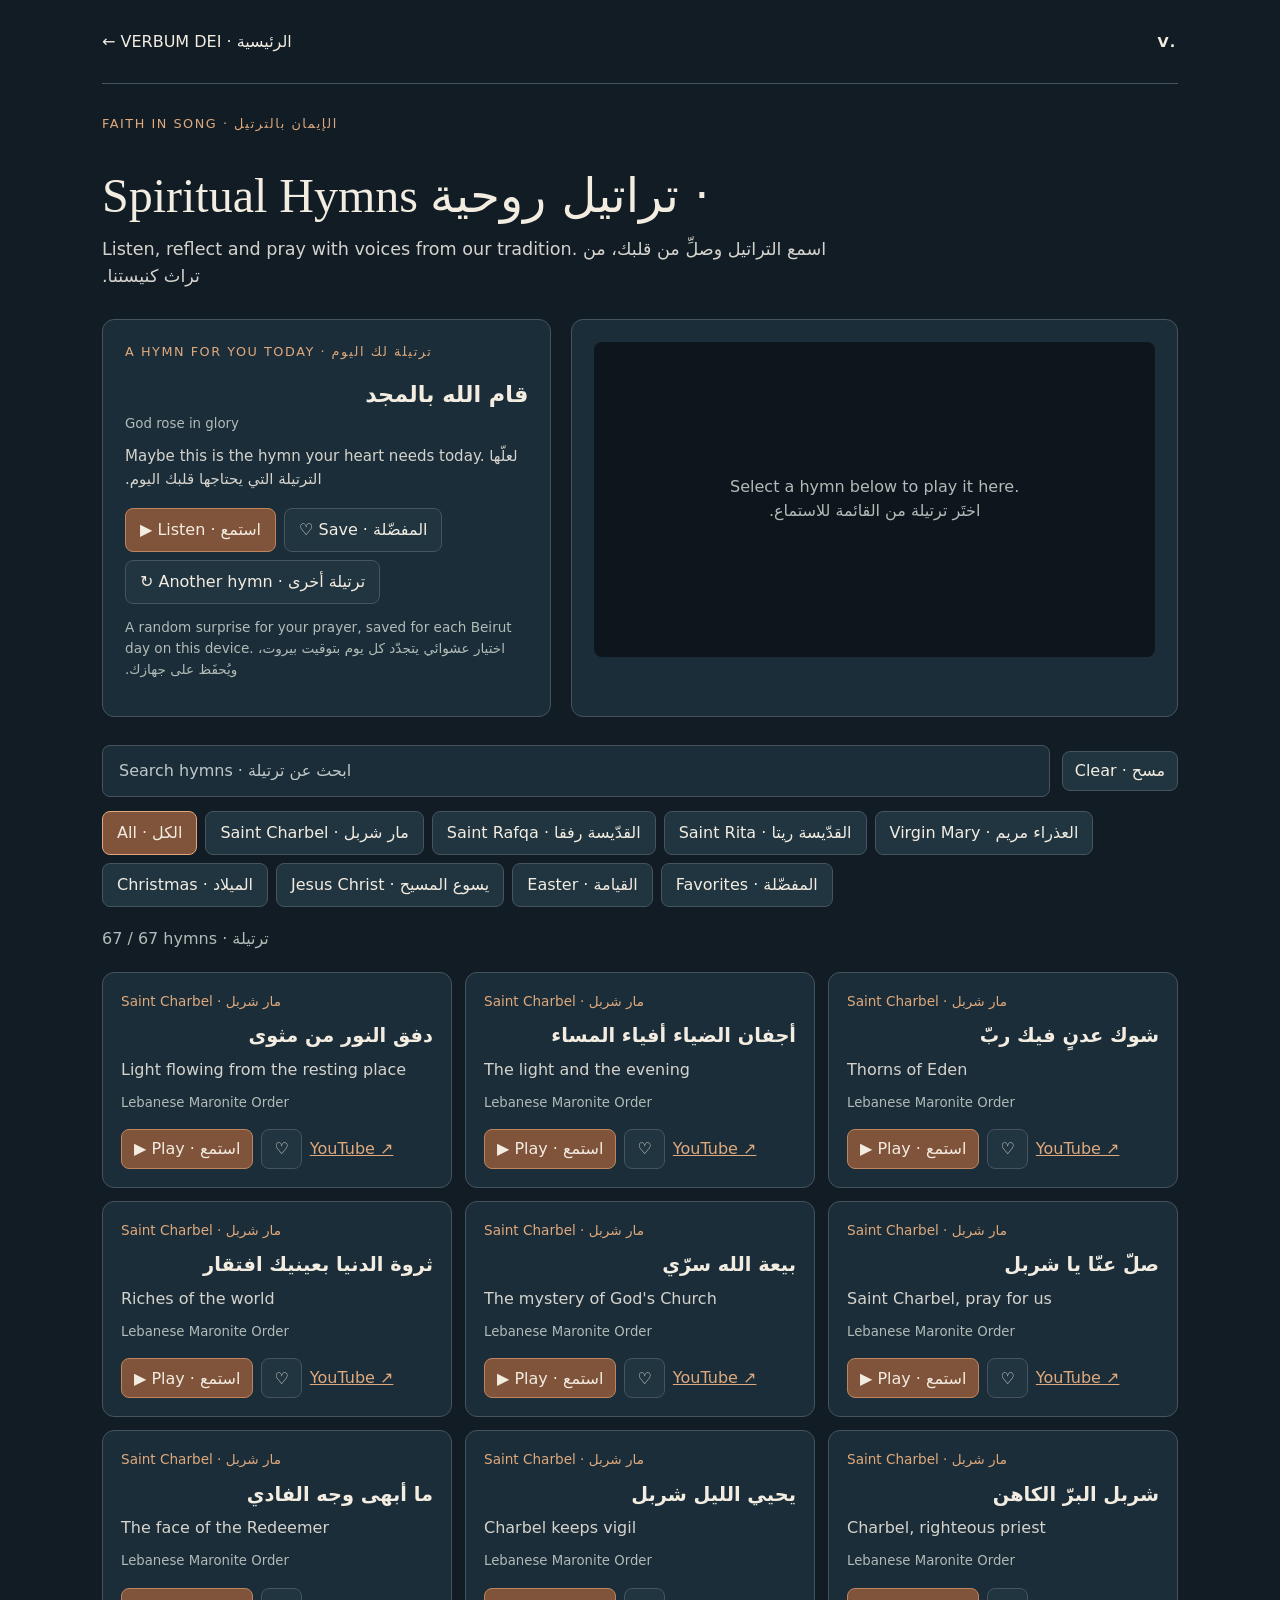
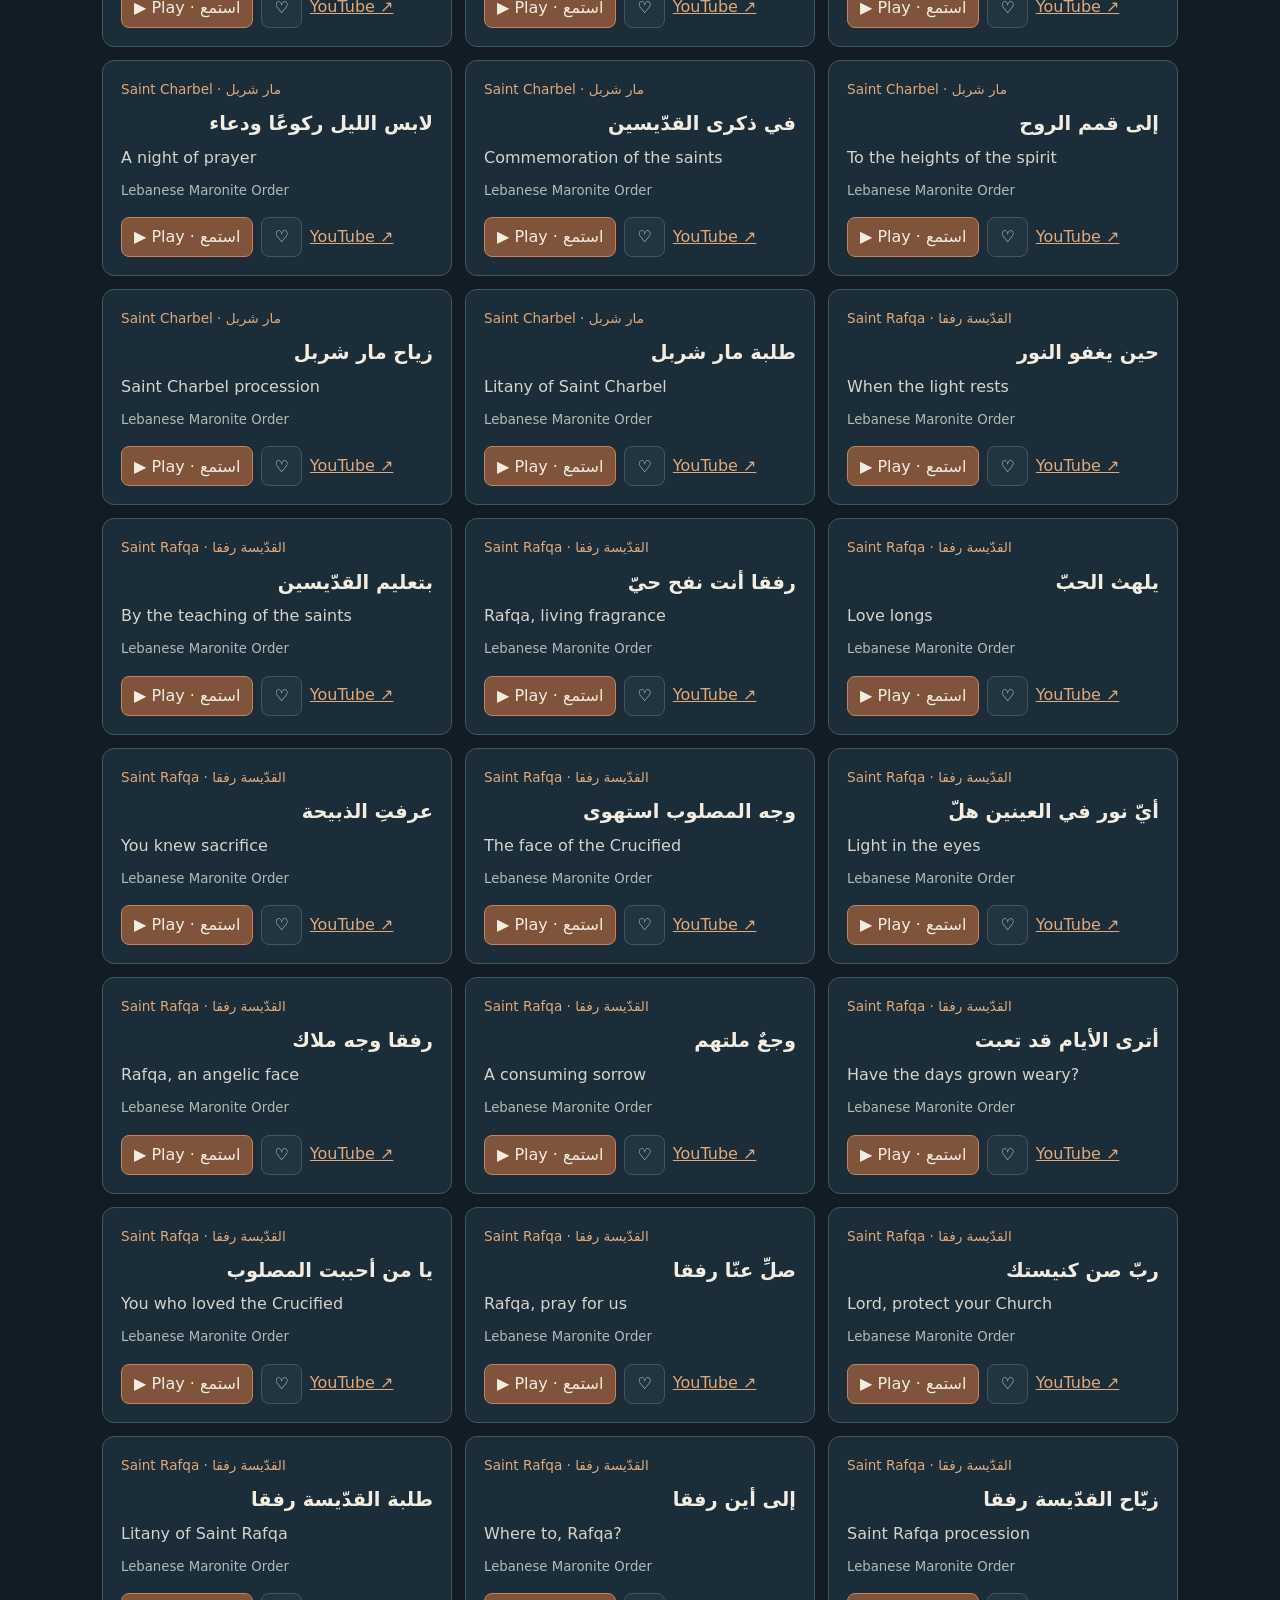
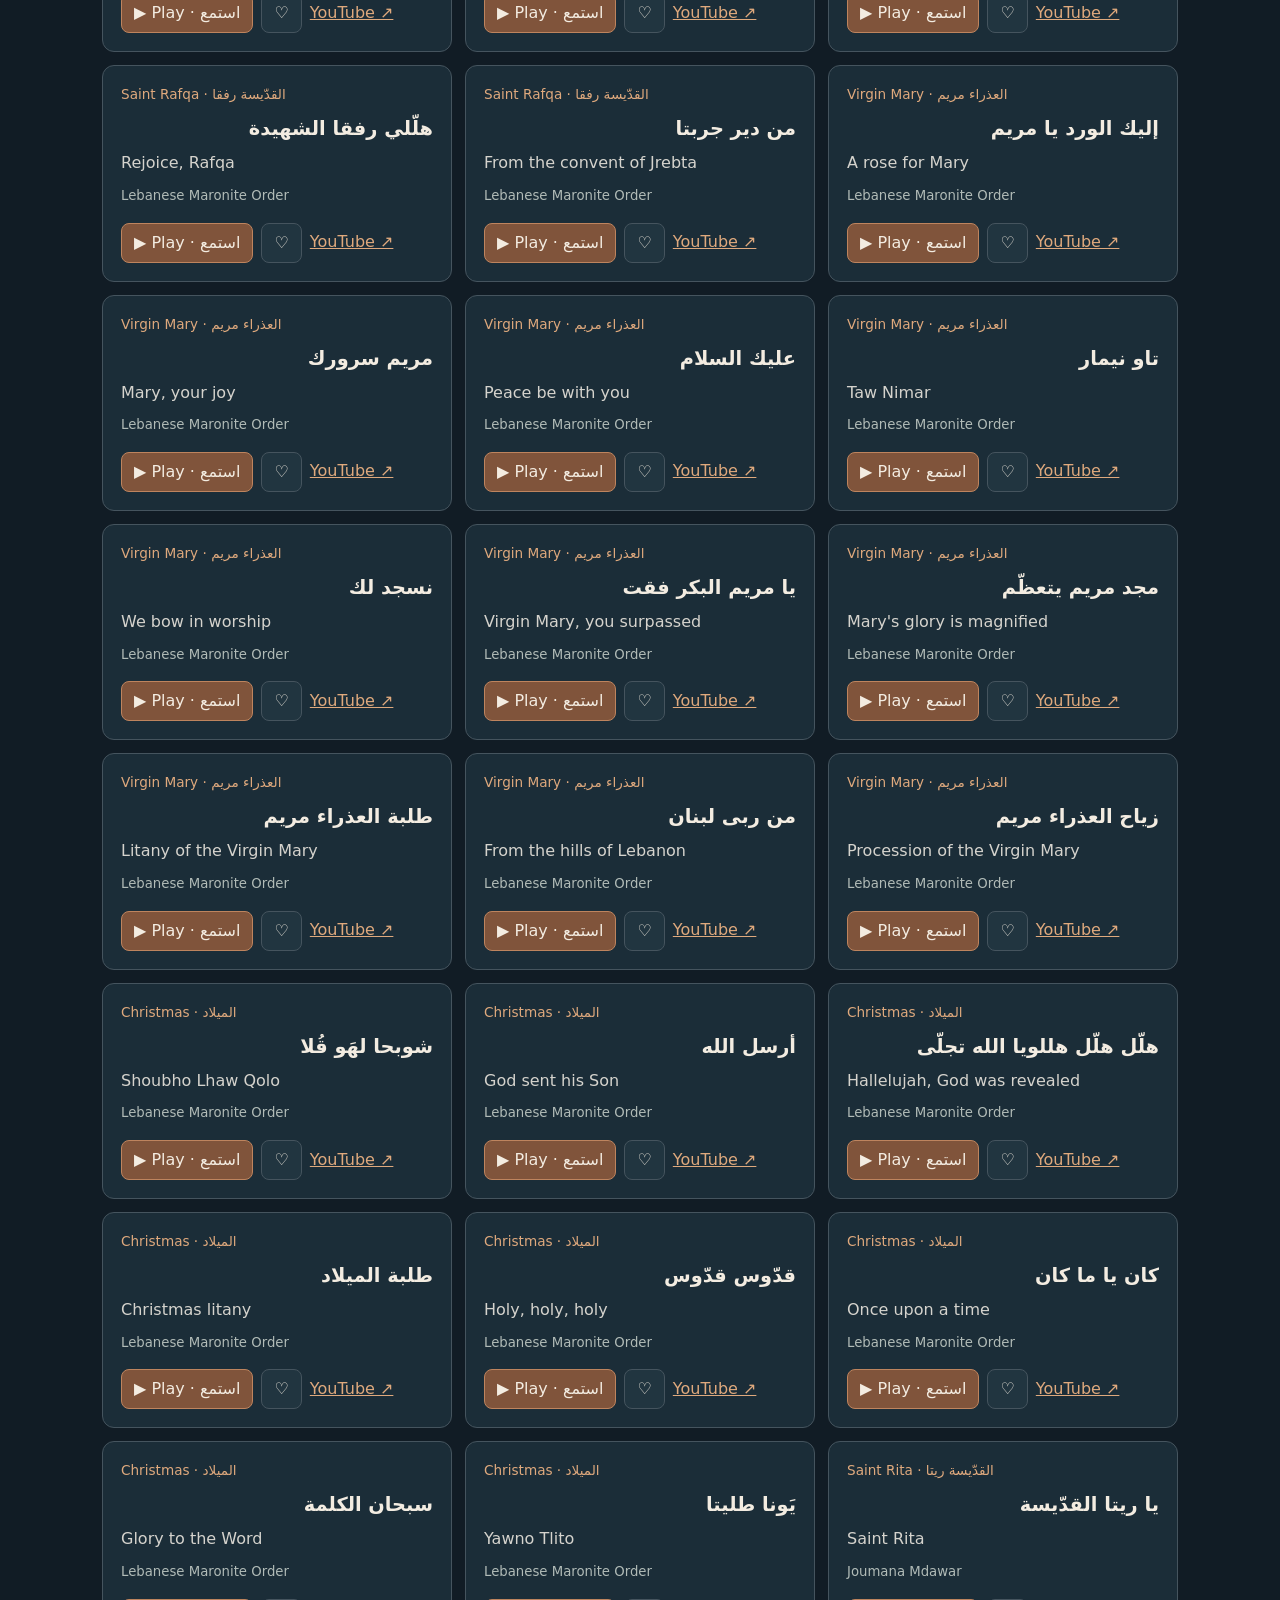
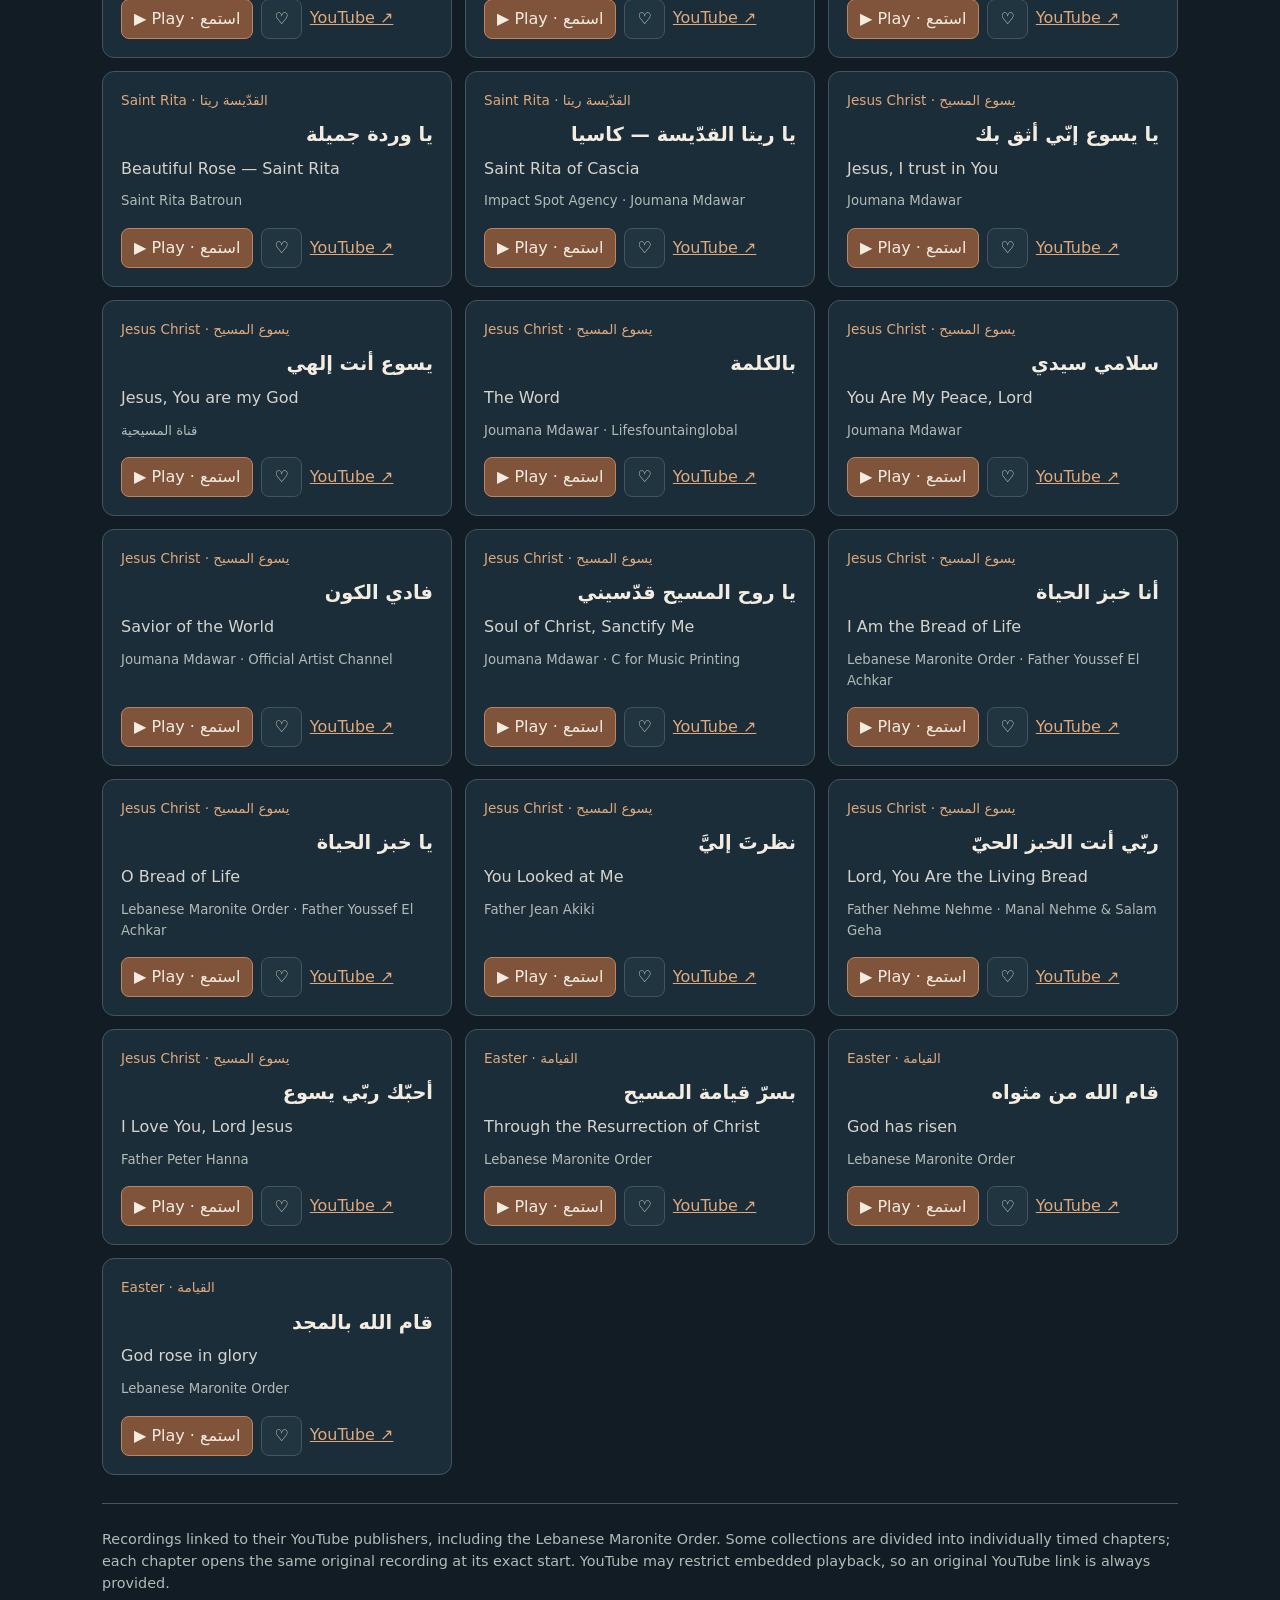
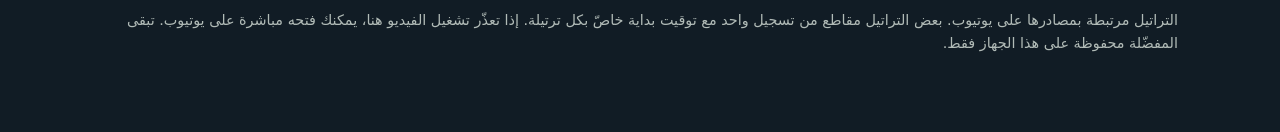
==== commit 93ac6b70: "Make Verbum Dei installable as a free bilingual iPhone and Android PWA" ====
--- a/hymns.html
+++ b/hymns.html
@@ -1,6 +1,13 @@
 <!doctype html>
 <html lang="en"><head><meta charset="utf-8"><meta name="viewport" content="width=device-width, initial-scale=1">
-<meta name="theme-color" content="#111c25"><meta name="description" content="Spiritual hymns for prayer: Saint Charbel, Saint Rafqa, Saint Rita, Mary, Christmas, Jesus and Easter.">
+<meta name="theme-color" content="#111c25">
+  <link rel="manifest" href="./manifest.webmanifest">
+  <link rel="icon" type="image/svg+xml" href="./icons/app-icon.svg">
+  <link rel="apple-touch-icon" sizes="180x180" href="./icons/icon-180.png">
+  <meta name="apple-mobile-web-app-capable" content="yes">
+  <meta name="apple-mobile-web-app-title" content="Verbum Dei">
+  <meta name="apple-mobile-web-app-status-bar-style" content="default">
+<meta name="description" content="Spiritual hymns for prayer: Saint Charbel, Saint Rafqa, Saint Rita, Mary, Christmas, Jesus and Easter.">
 <title>Spiritual Hymns · تراتيل روحية — Verbum Dei</title>
 <style>
 :root{color-scheme:dark;--bg:#111c25;--panel:#1b2d38;--panel2:#213540;--ink:#f3ece1;--soft:#d5d3cd;--muted:#b1bbb7;--gold:#dfa97d;--line:#45545e}
@@ -129,4 +136,4 @@
 $("#search").addEventListener("input",render);
 document.addEventListener("click",e=>{const filter=e.target.closest("[data-cat]");if(filter){selectedCat=filter.dataset.cat;render();return}const p=e.target.closest("[data-play]");if(p){play(p.dataset.play);return}const f=e.target.closest("[data-fav]");if(f)fav(f.dataset.fav)});
 render();
-</script></body></html>+</script><script src="./pwa.js?v=20261120-1" defer></script></body></html>
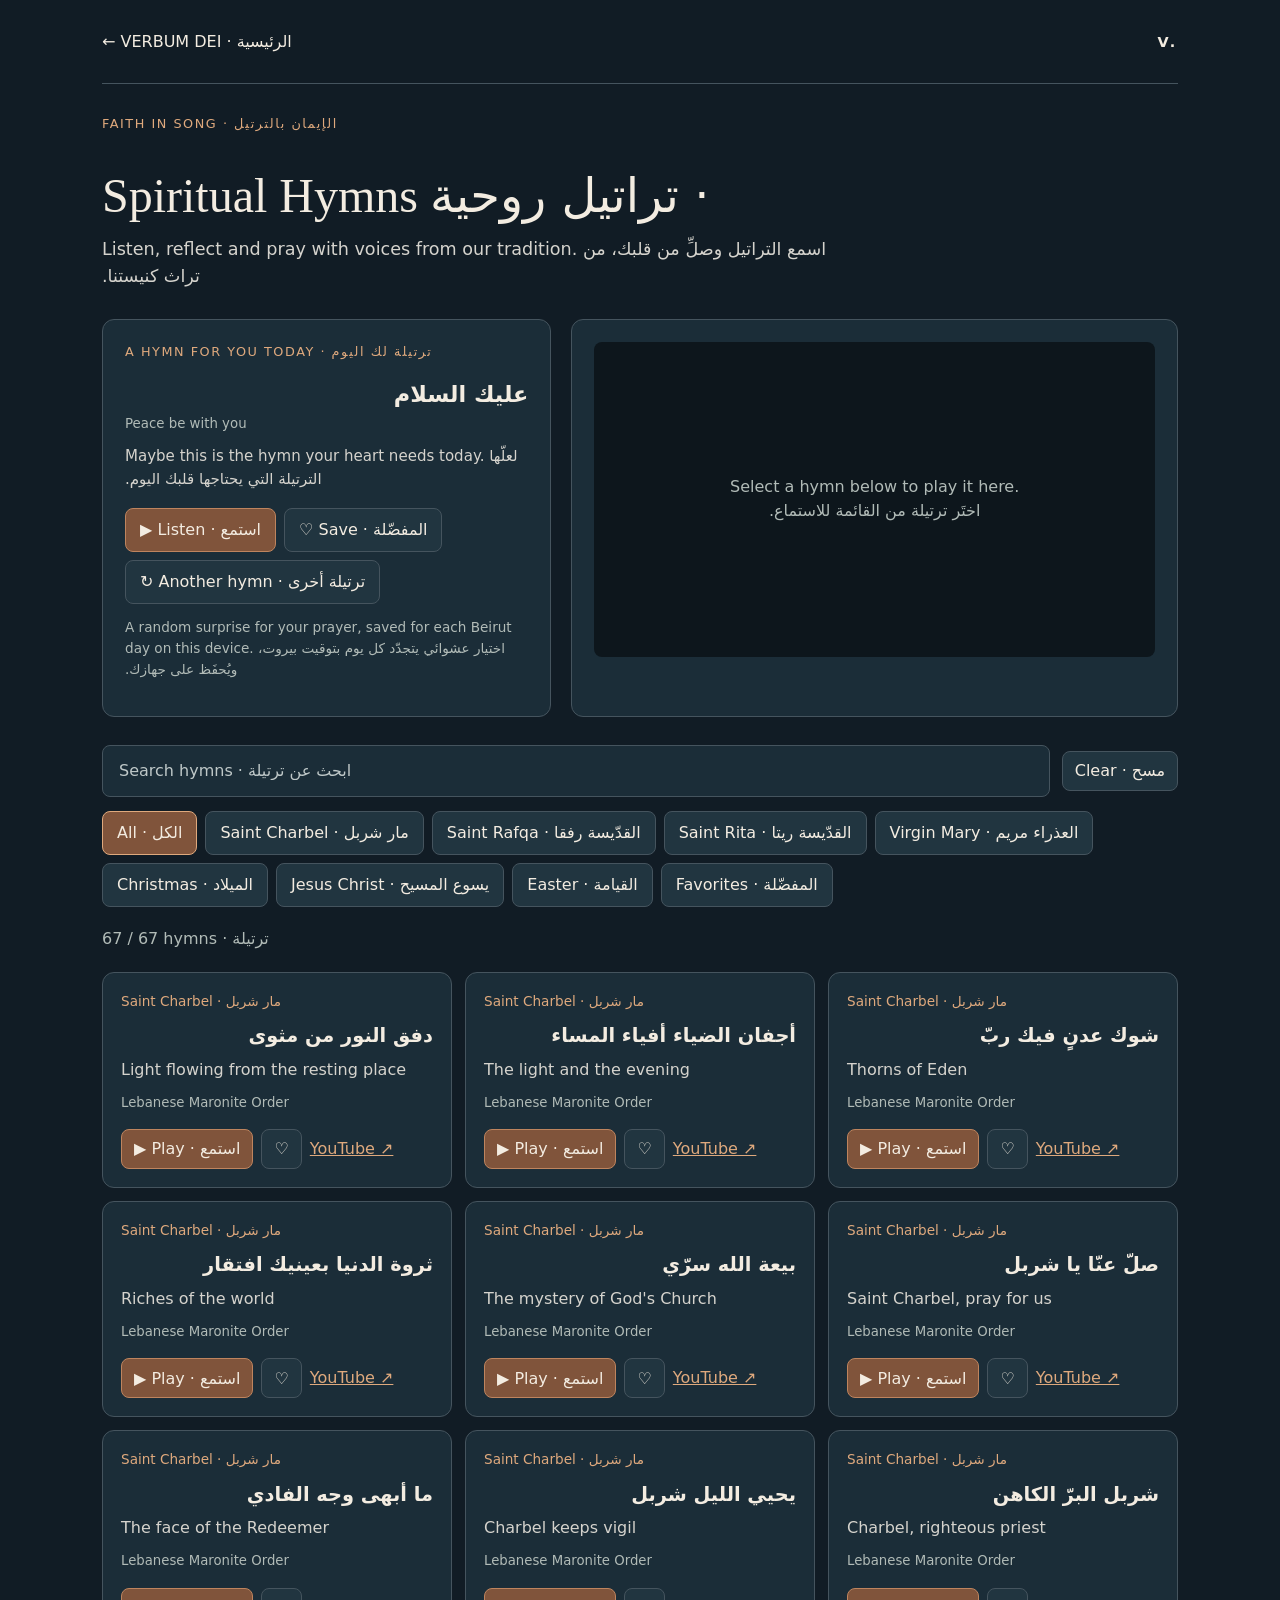
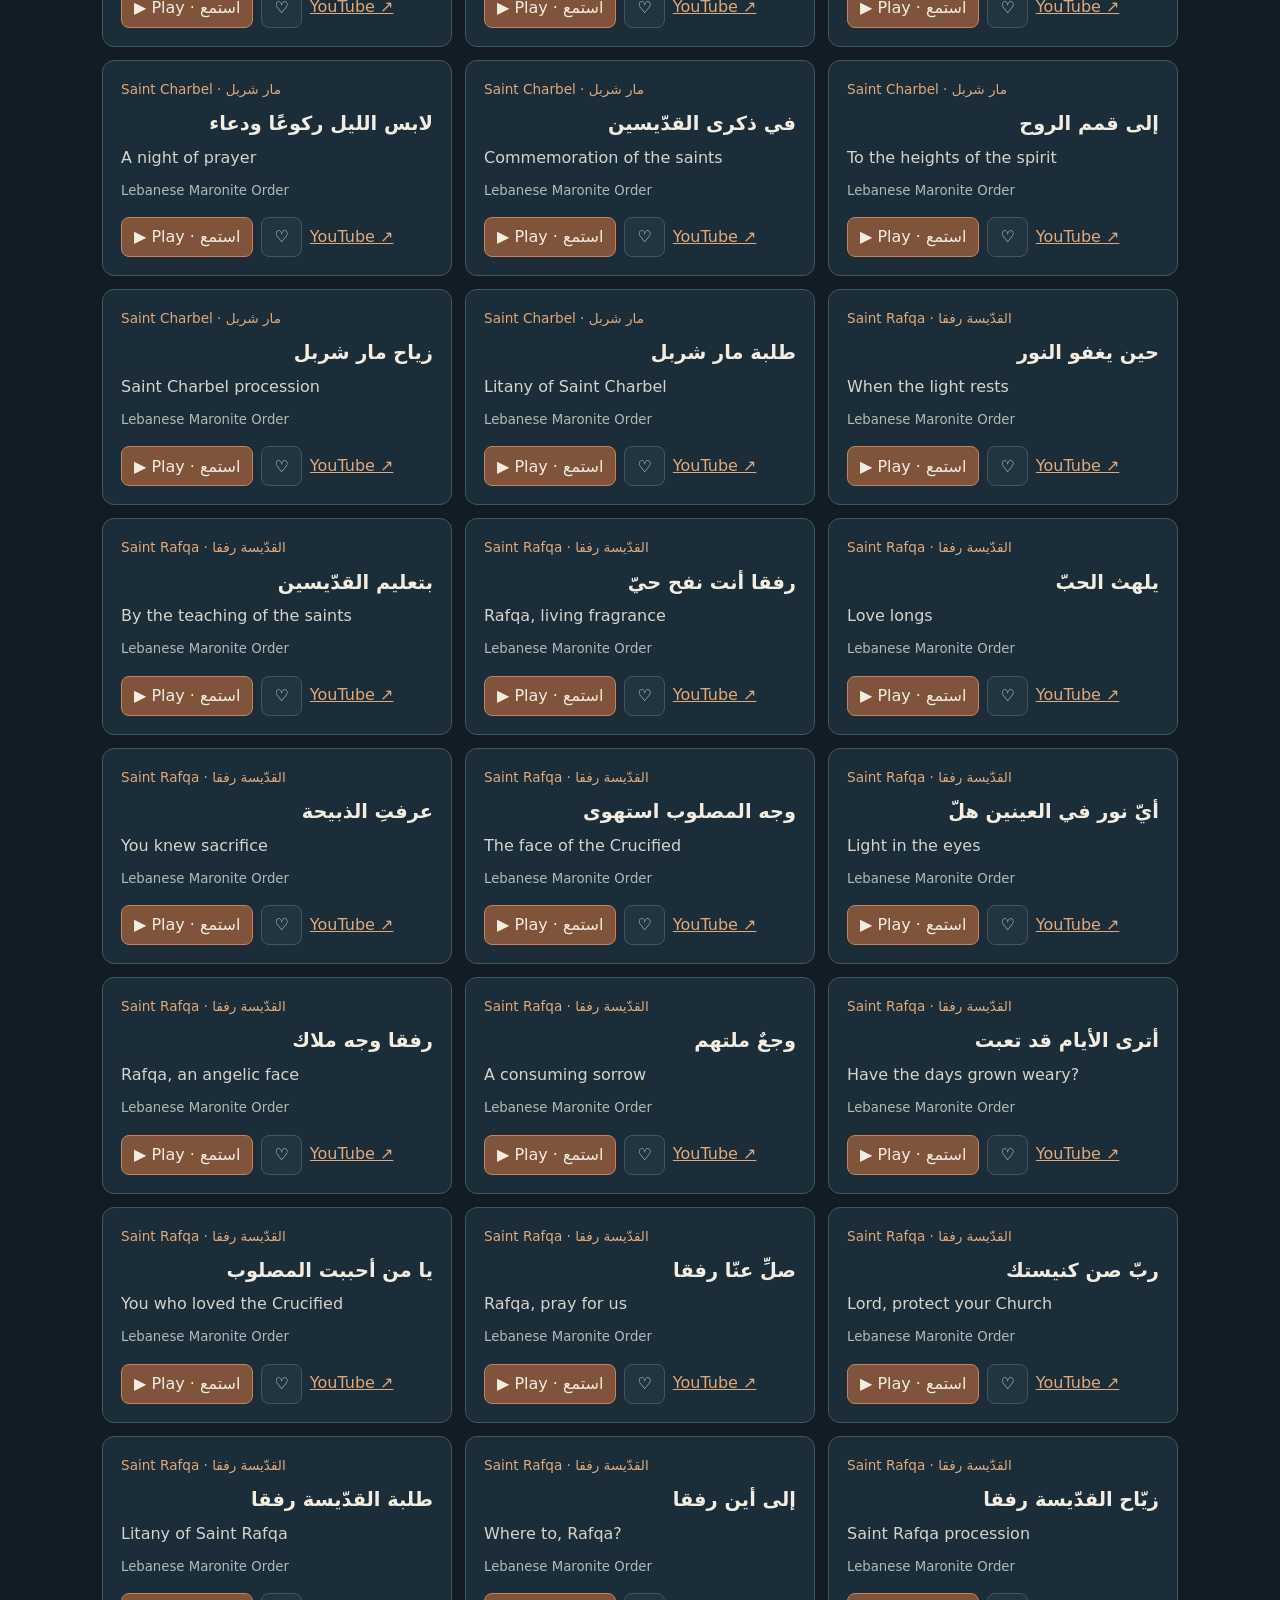
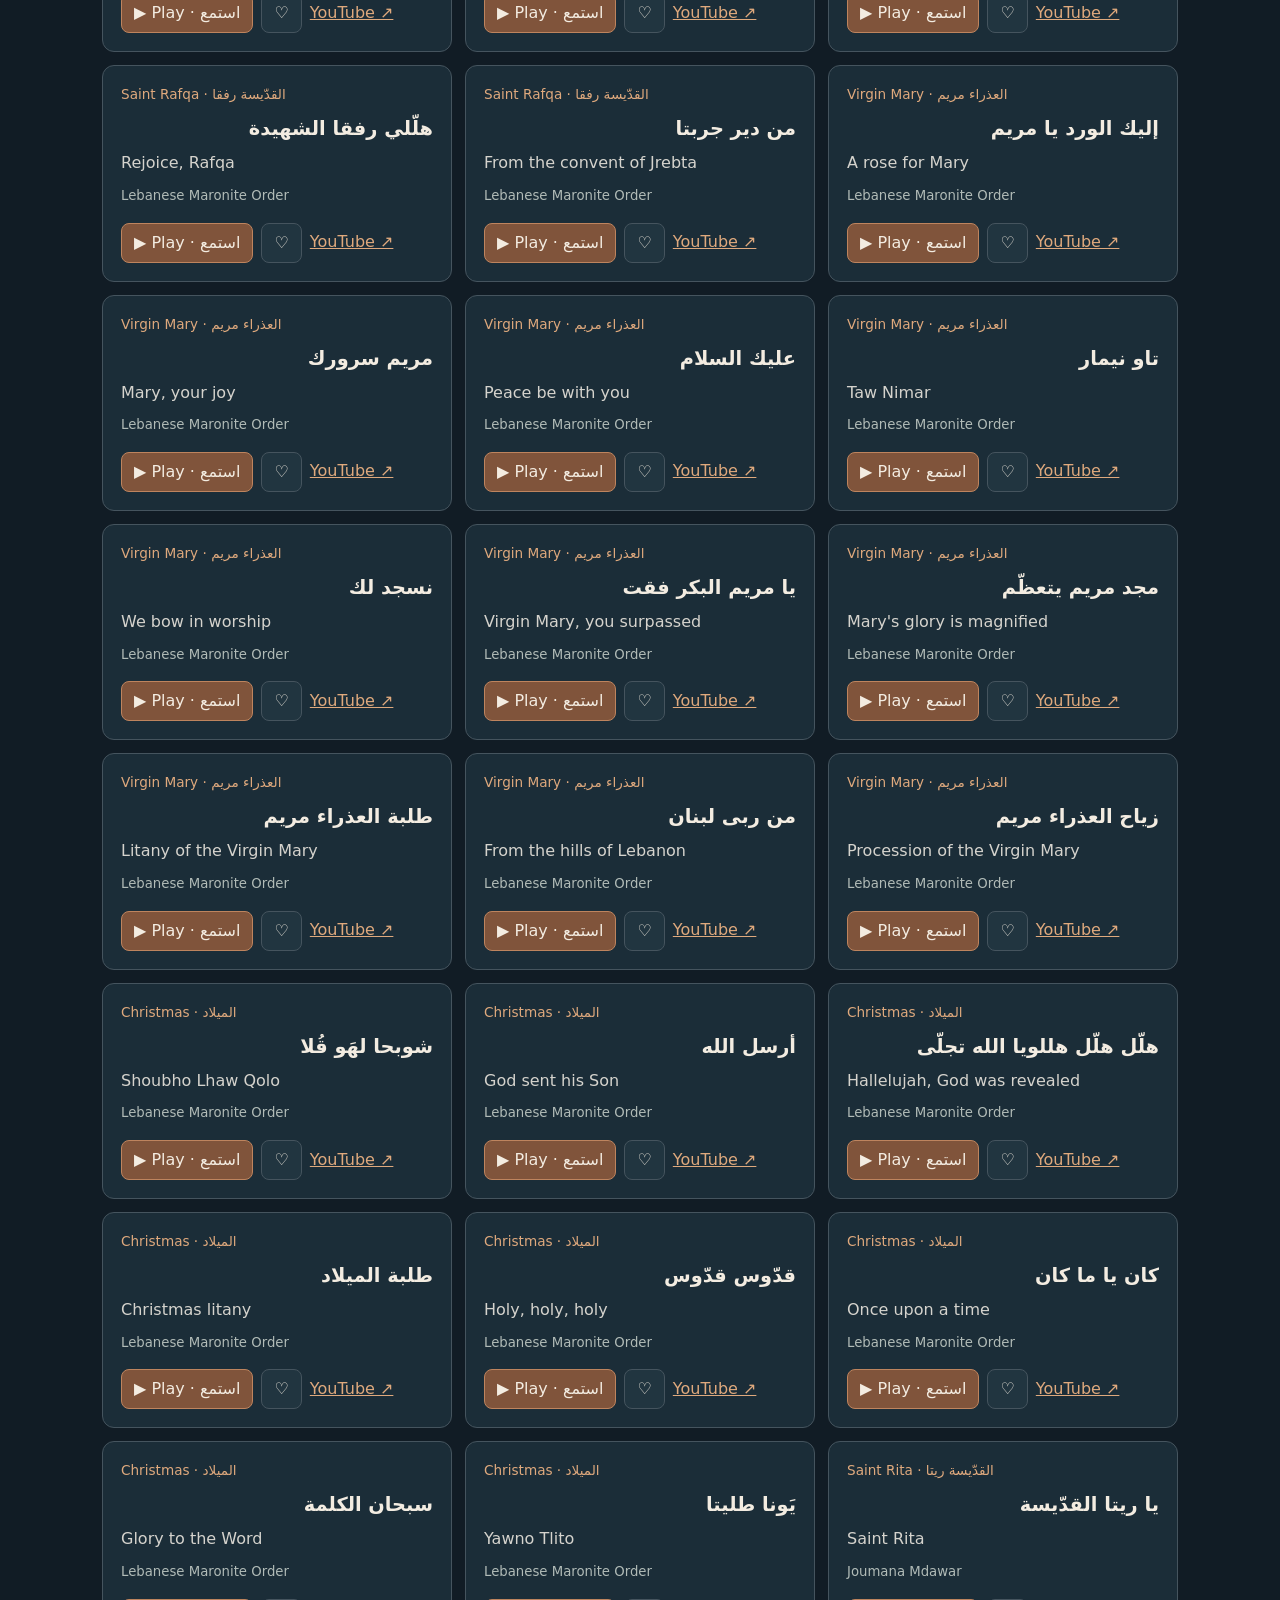
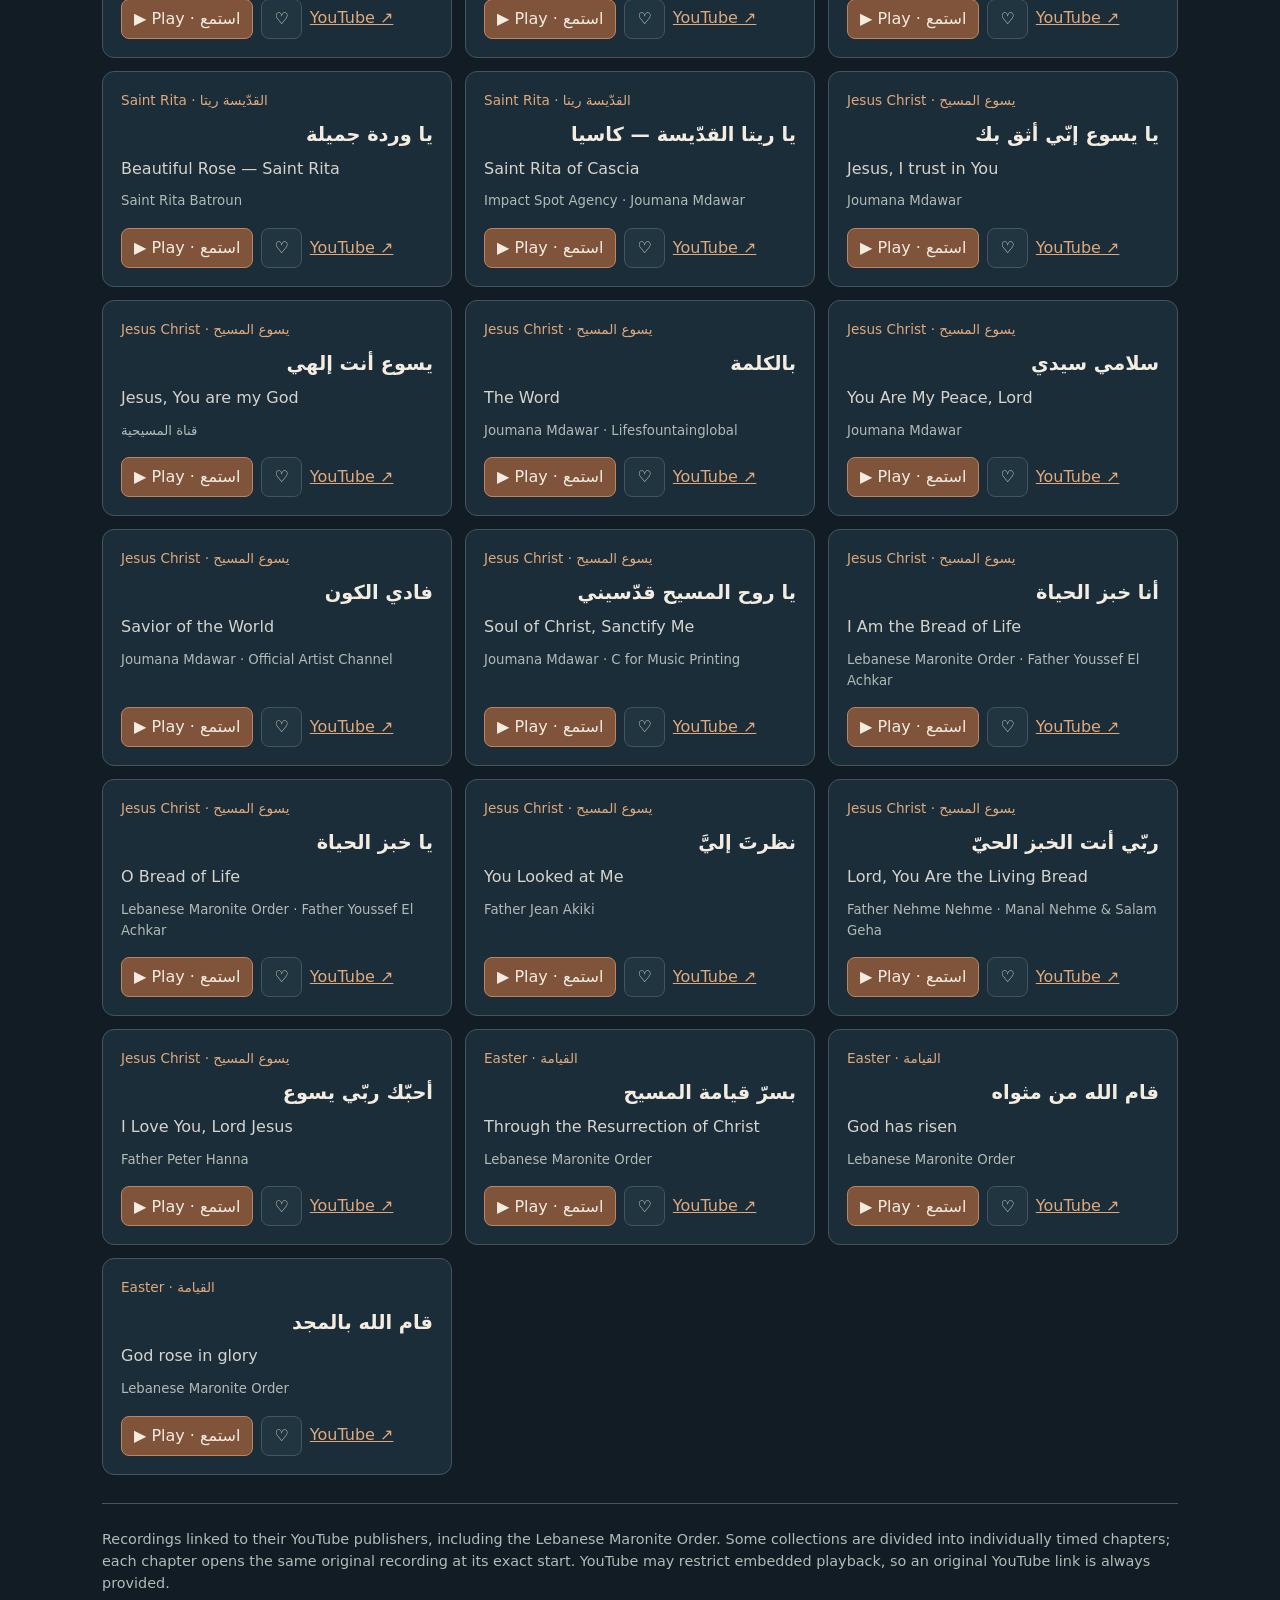
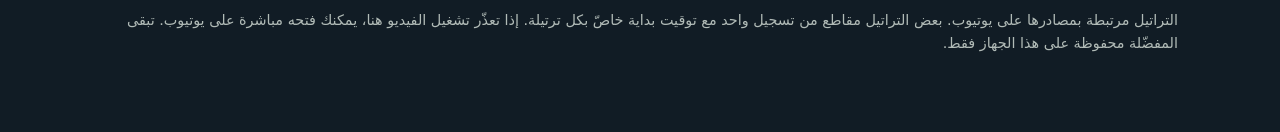
==== commit 2533d46a: "Use approved Word of God cross-and-Bible logo for Android and installable site" ====
--- a/hymns.html
+++ b/hymns.html
@@ -2,8 +2,8 @@
 <html lang="en"><head><meta charset="utf-8"><meta name="viewport" content="width=device-width, initial-scale=1">
 <meta name="theme-color" content="#111c25">
   <link rel="manifest" href="./manifest.webmanifest">
-  <link rel="icon" type="image/svg+xml" href="./icons/app-icon.svg">
-  <link rel="apple-touch-icon" sizes="180x180" href="./icons/icon-180.png">
+  <link rel="icon" type="image/png" sizes="192x192" href="./icons/icon-192.png?v=word-of-god-1">
+  <link rel="apple-touch-icon" sizes="180x180" href="./icons/icon-180.png?v=word-of-god-1">
   <meta name="apple-mobile-web-app-capable" content="yes">
   <meta name="apple-mobile-web-app-title" content="Verbum Dei">
   <meta name="apple-mobile-web-app-status-bar-style" content="default">
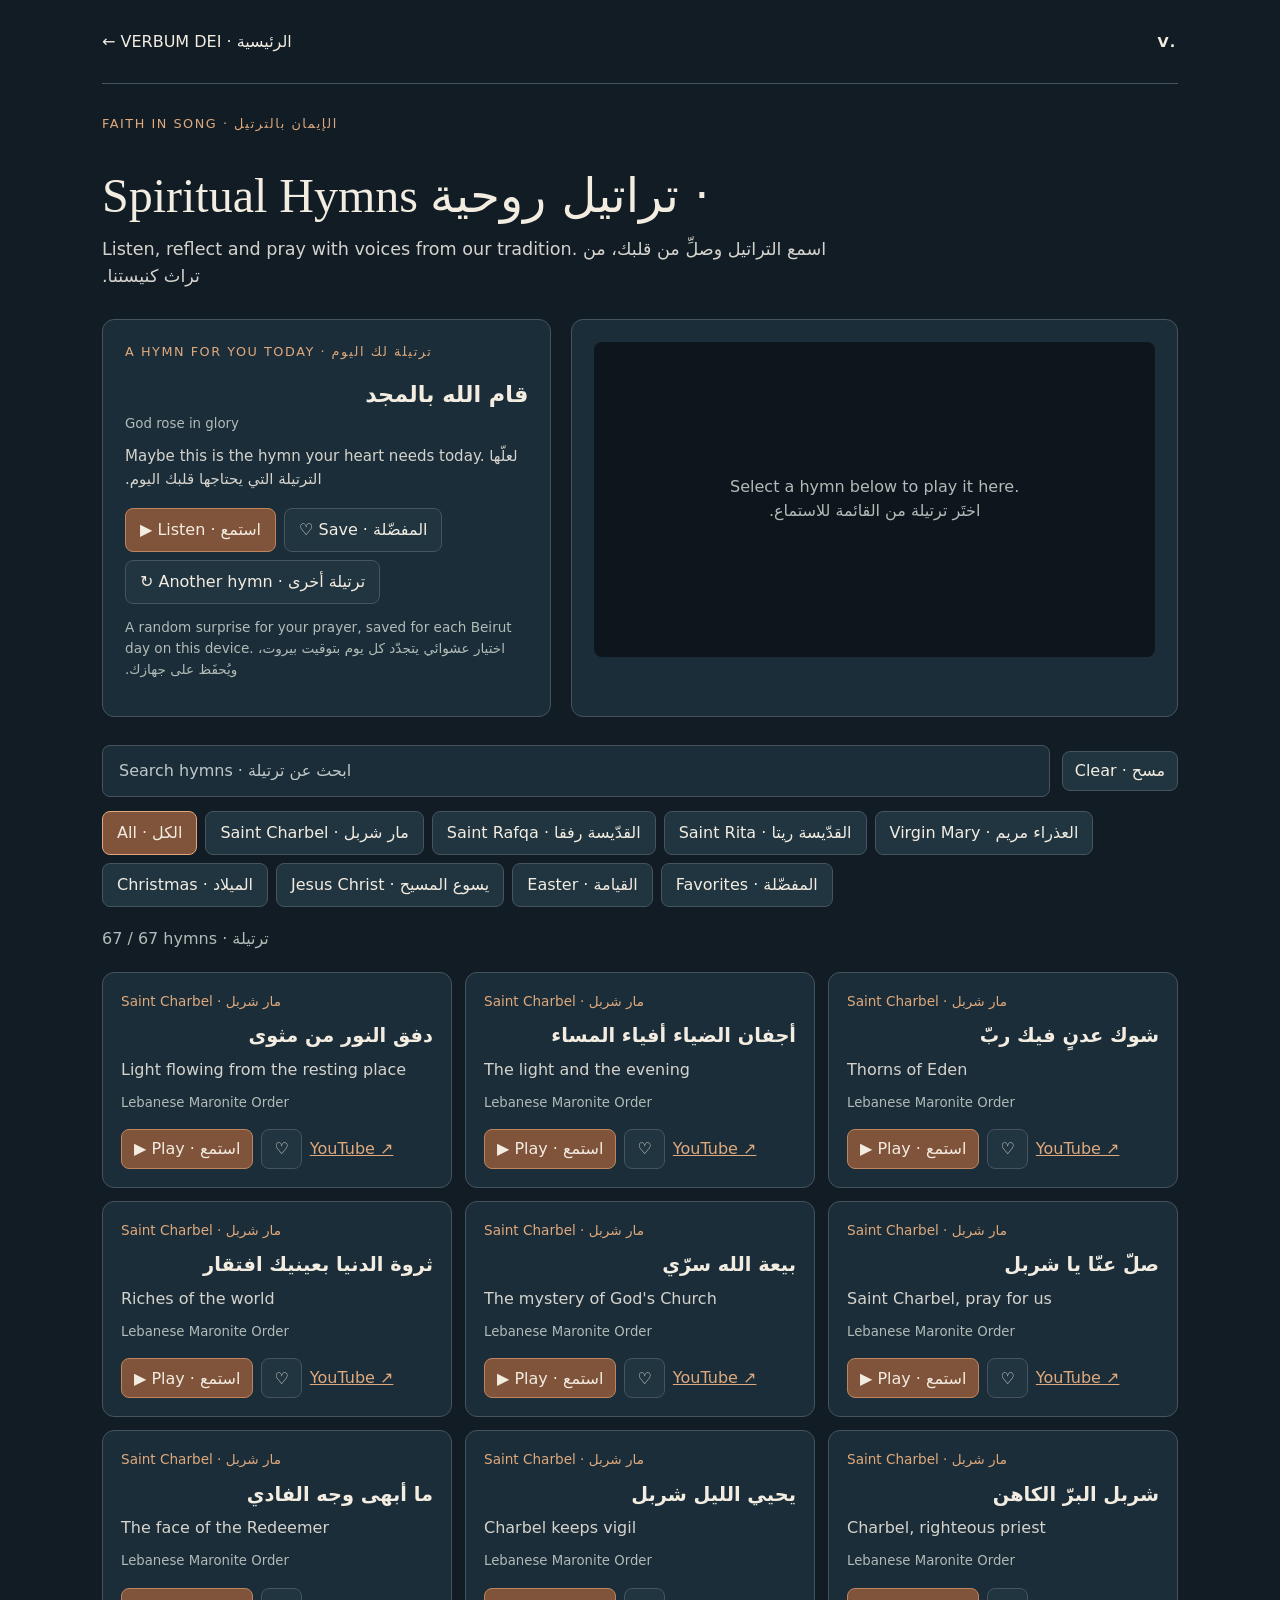
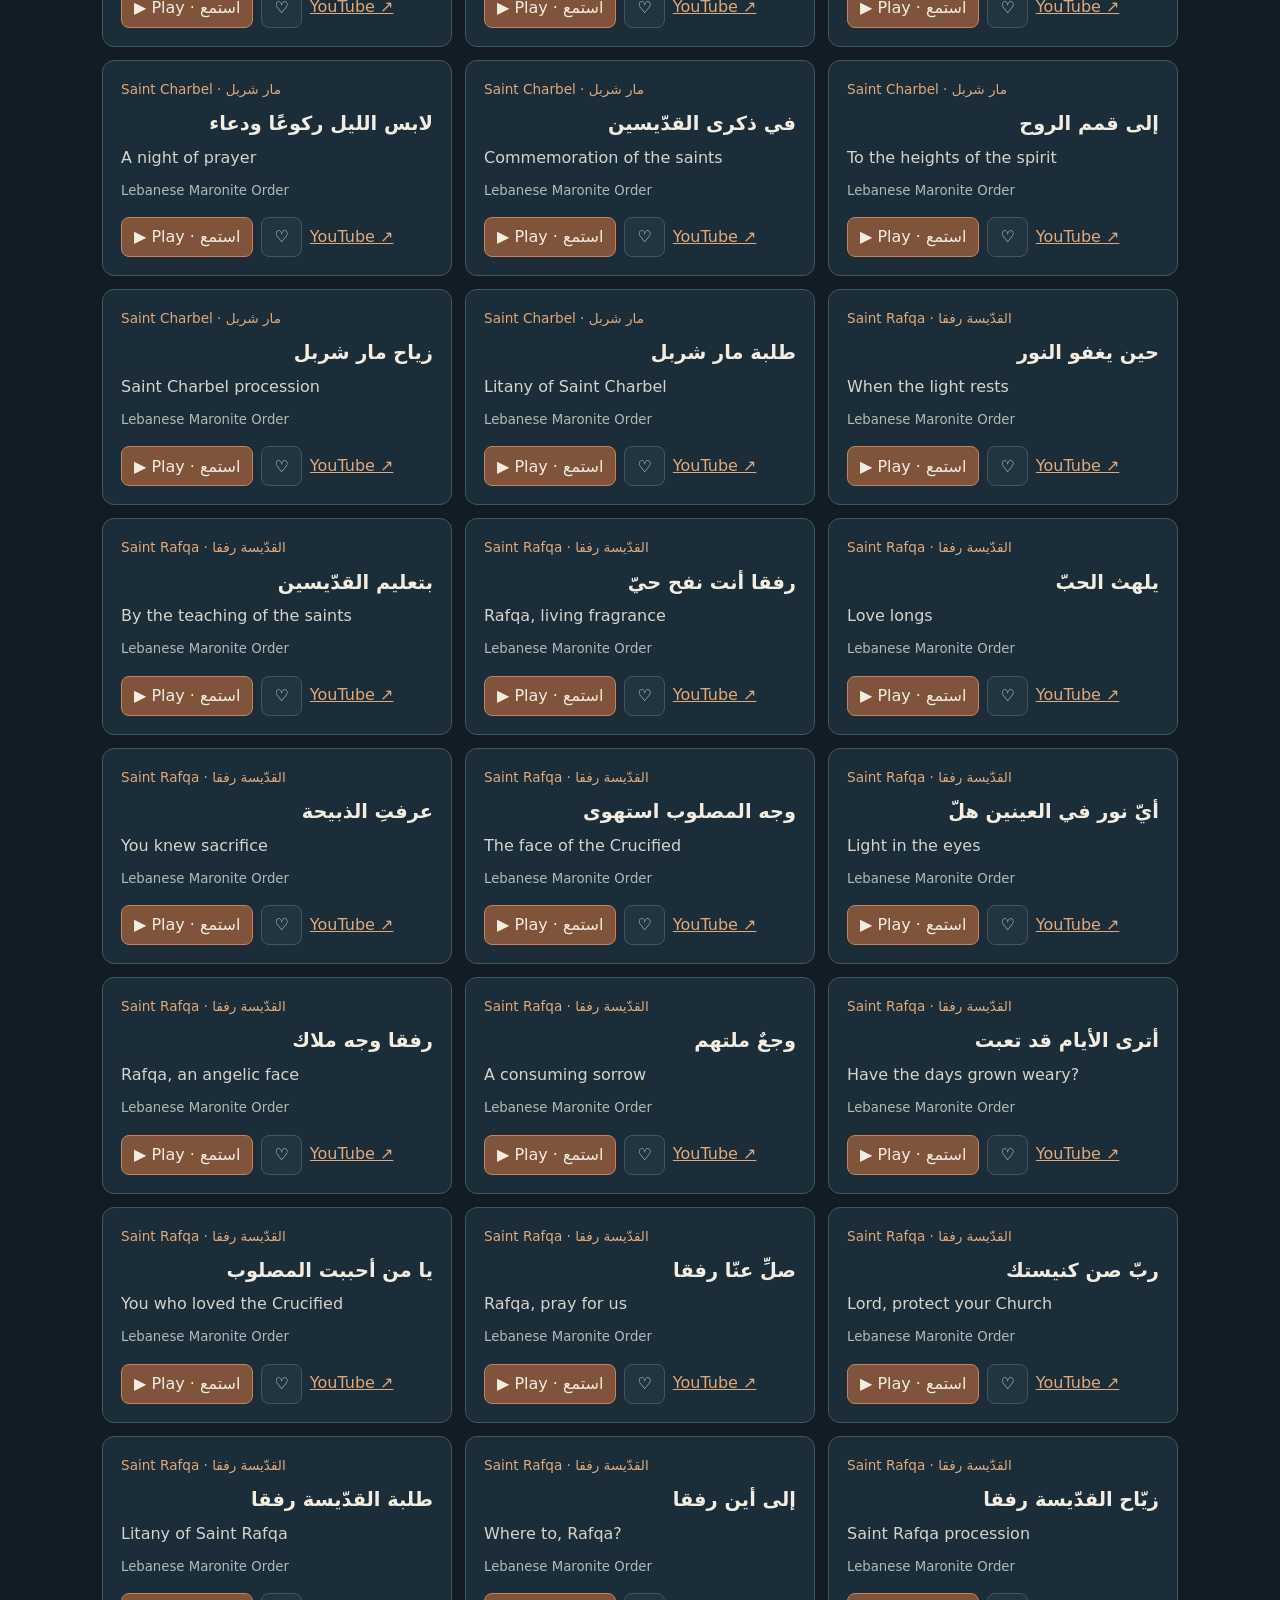
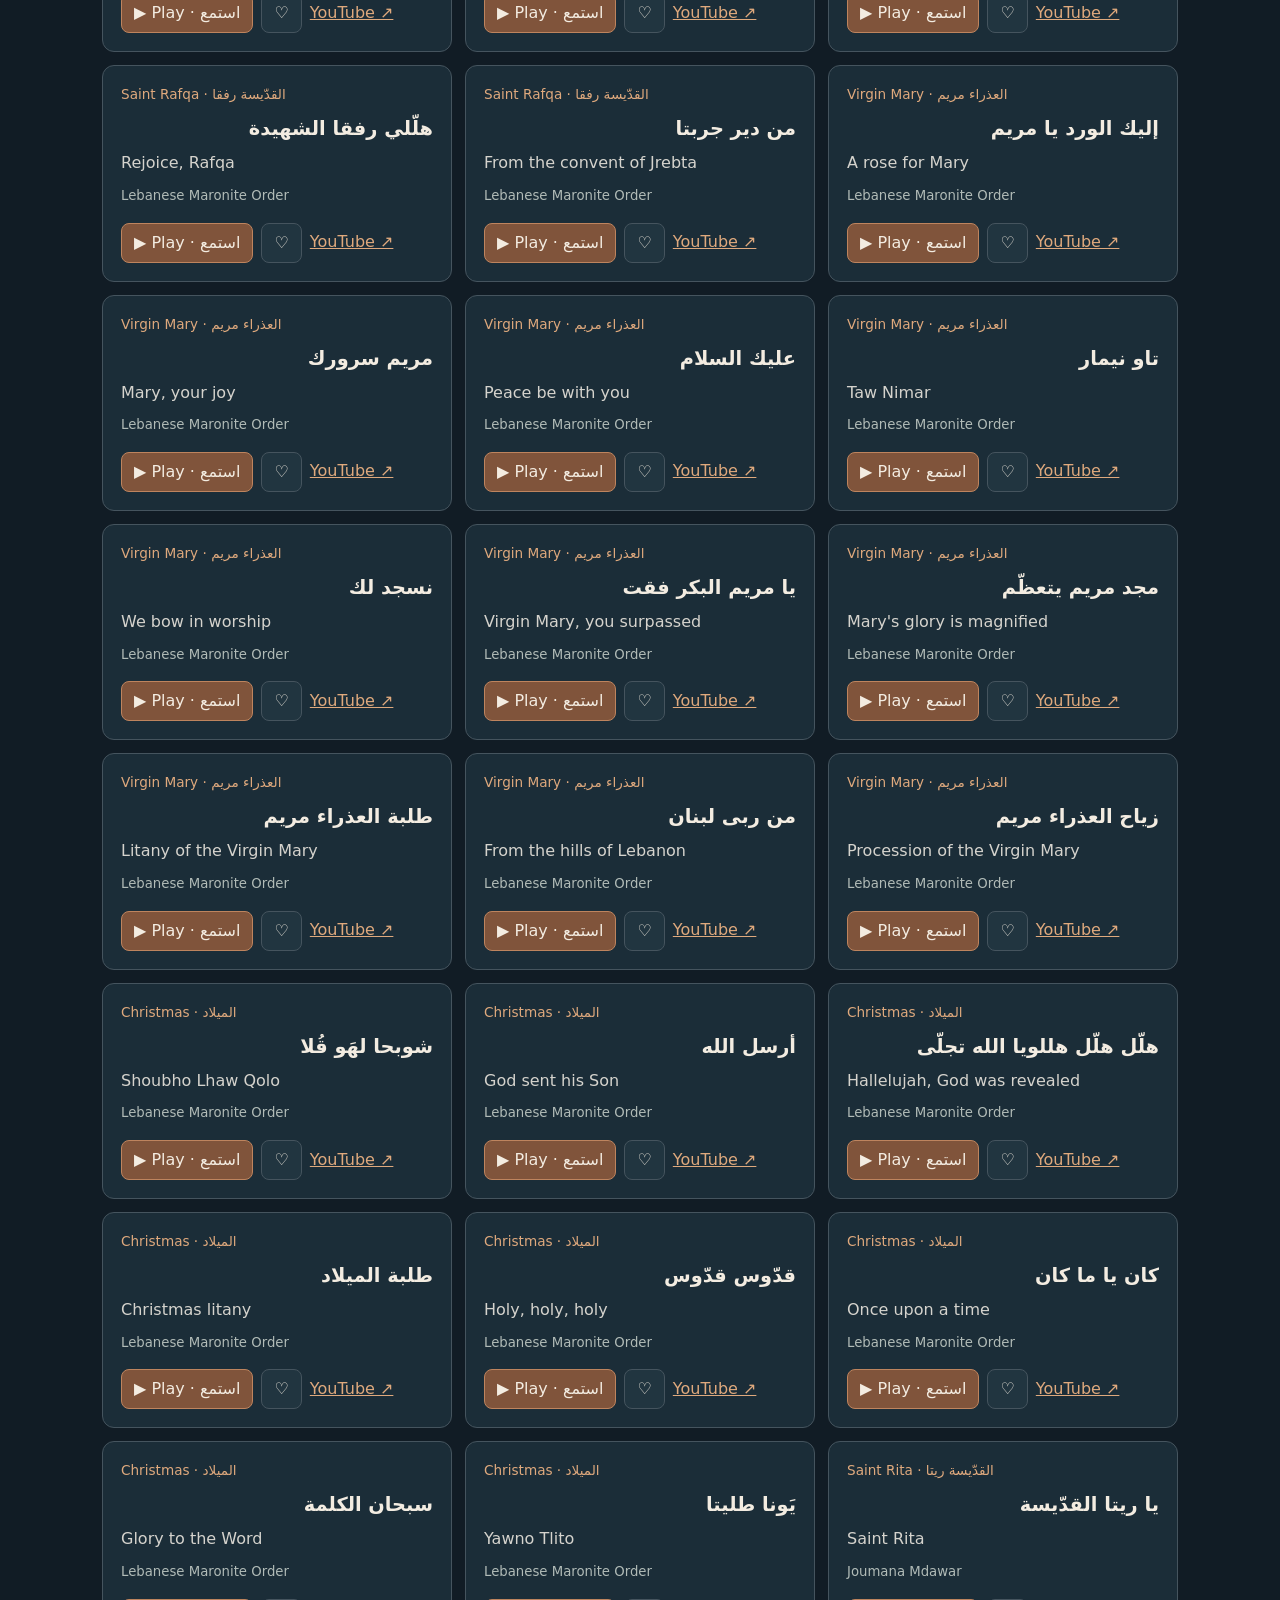
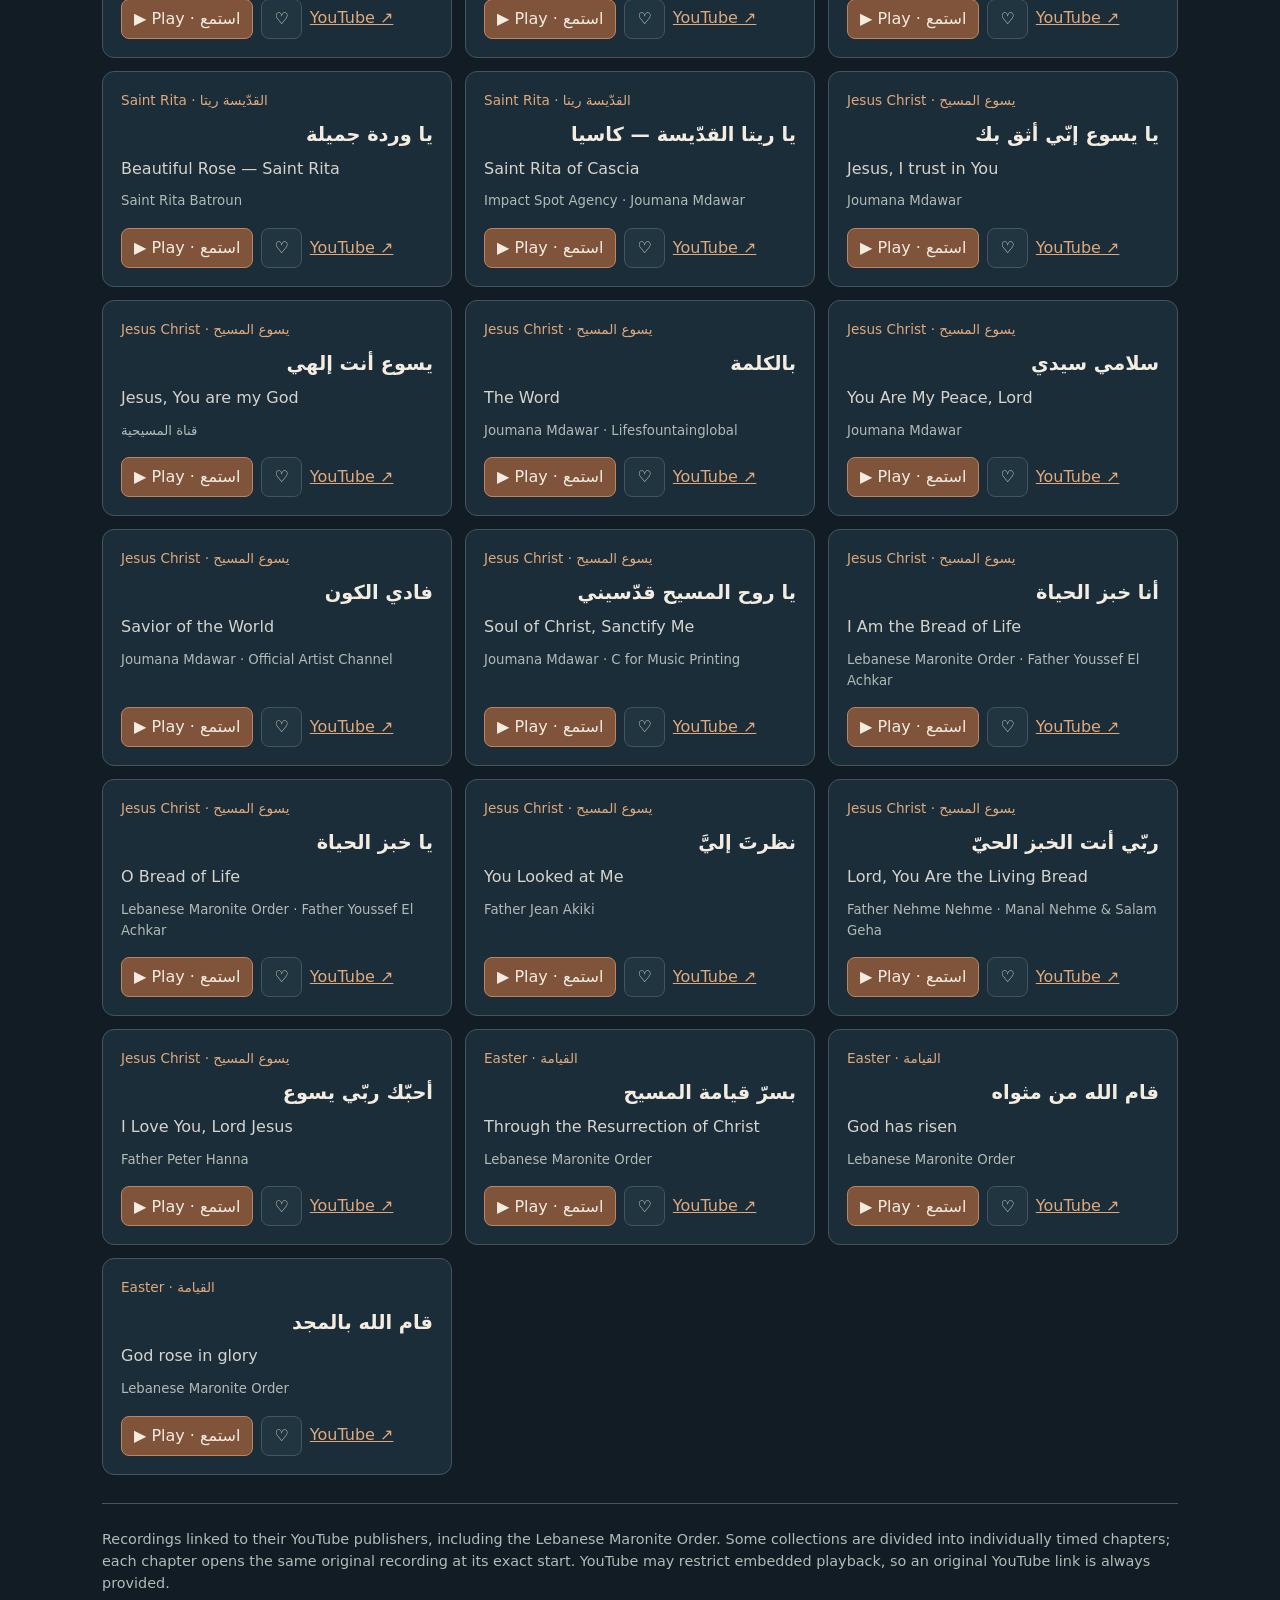
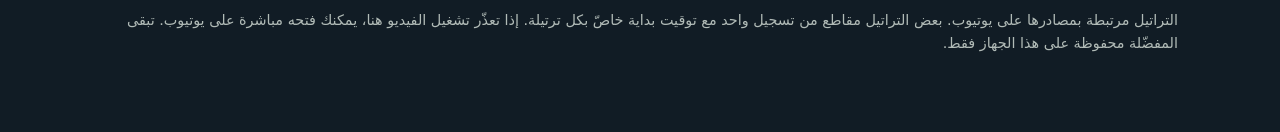
==== commit 7d9713f1: "Fix install section with direct Android APK download and clear iPhone guidance" ====
--- a/hymns.html
+++ b/hymns.html
@@ -136,4 +136,4 @@
 $("#search").addEventListener("input",render);
 document.addEventListener("click",e=>{const filter=e.target.closest("[data-cat]");if(filter){selectedCat=filter.dataset.cat;render();return}const p=e.target.closest("[data-play]");if(p){play(p.dataset.play);return}const f=e.target.closest("[data-fav]");if(f)fav(f.dataset.fav)});
 render();
-</script><script src="./pwa.js?v=20261120-1" defer></script></body></html>+</script><script src="./pwa.js?v=20261120-apk3" defer></script></body></html>
